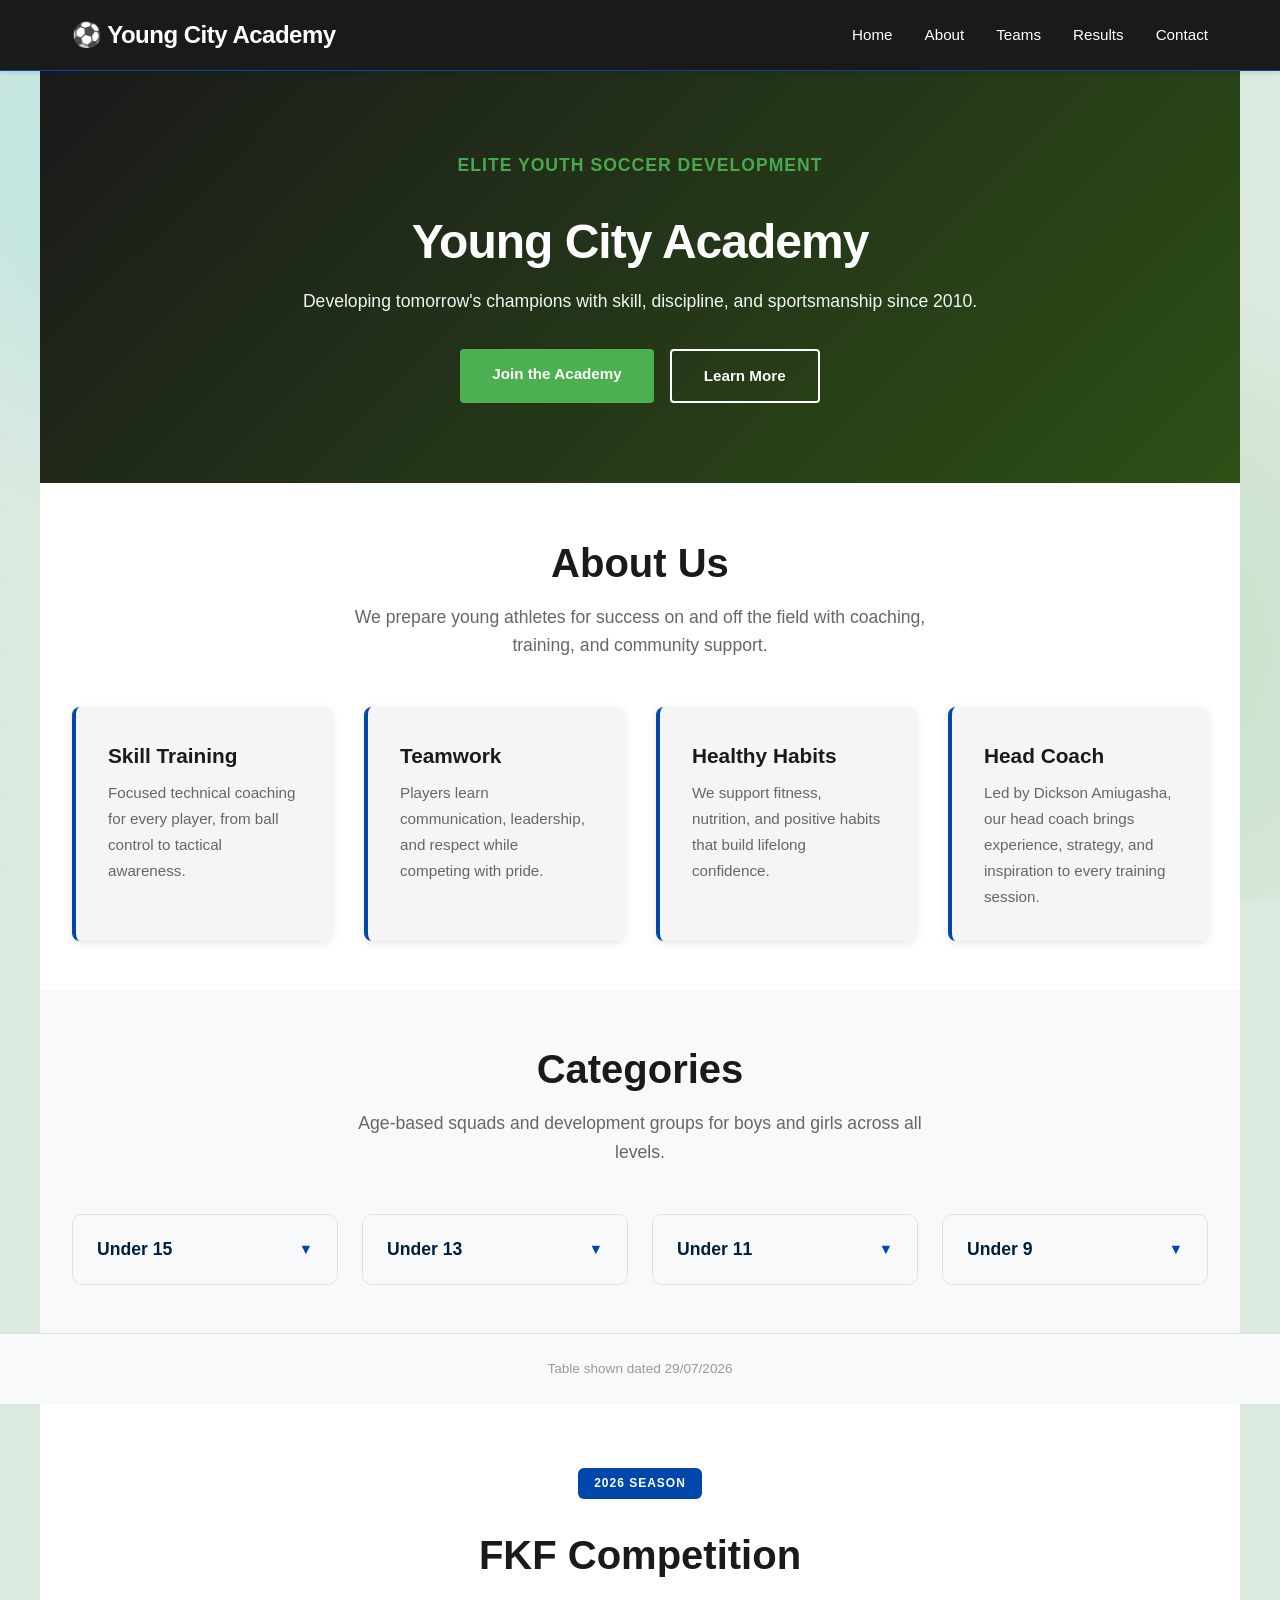
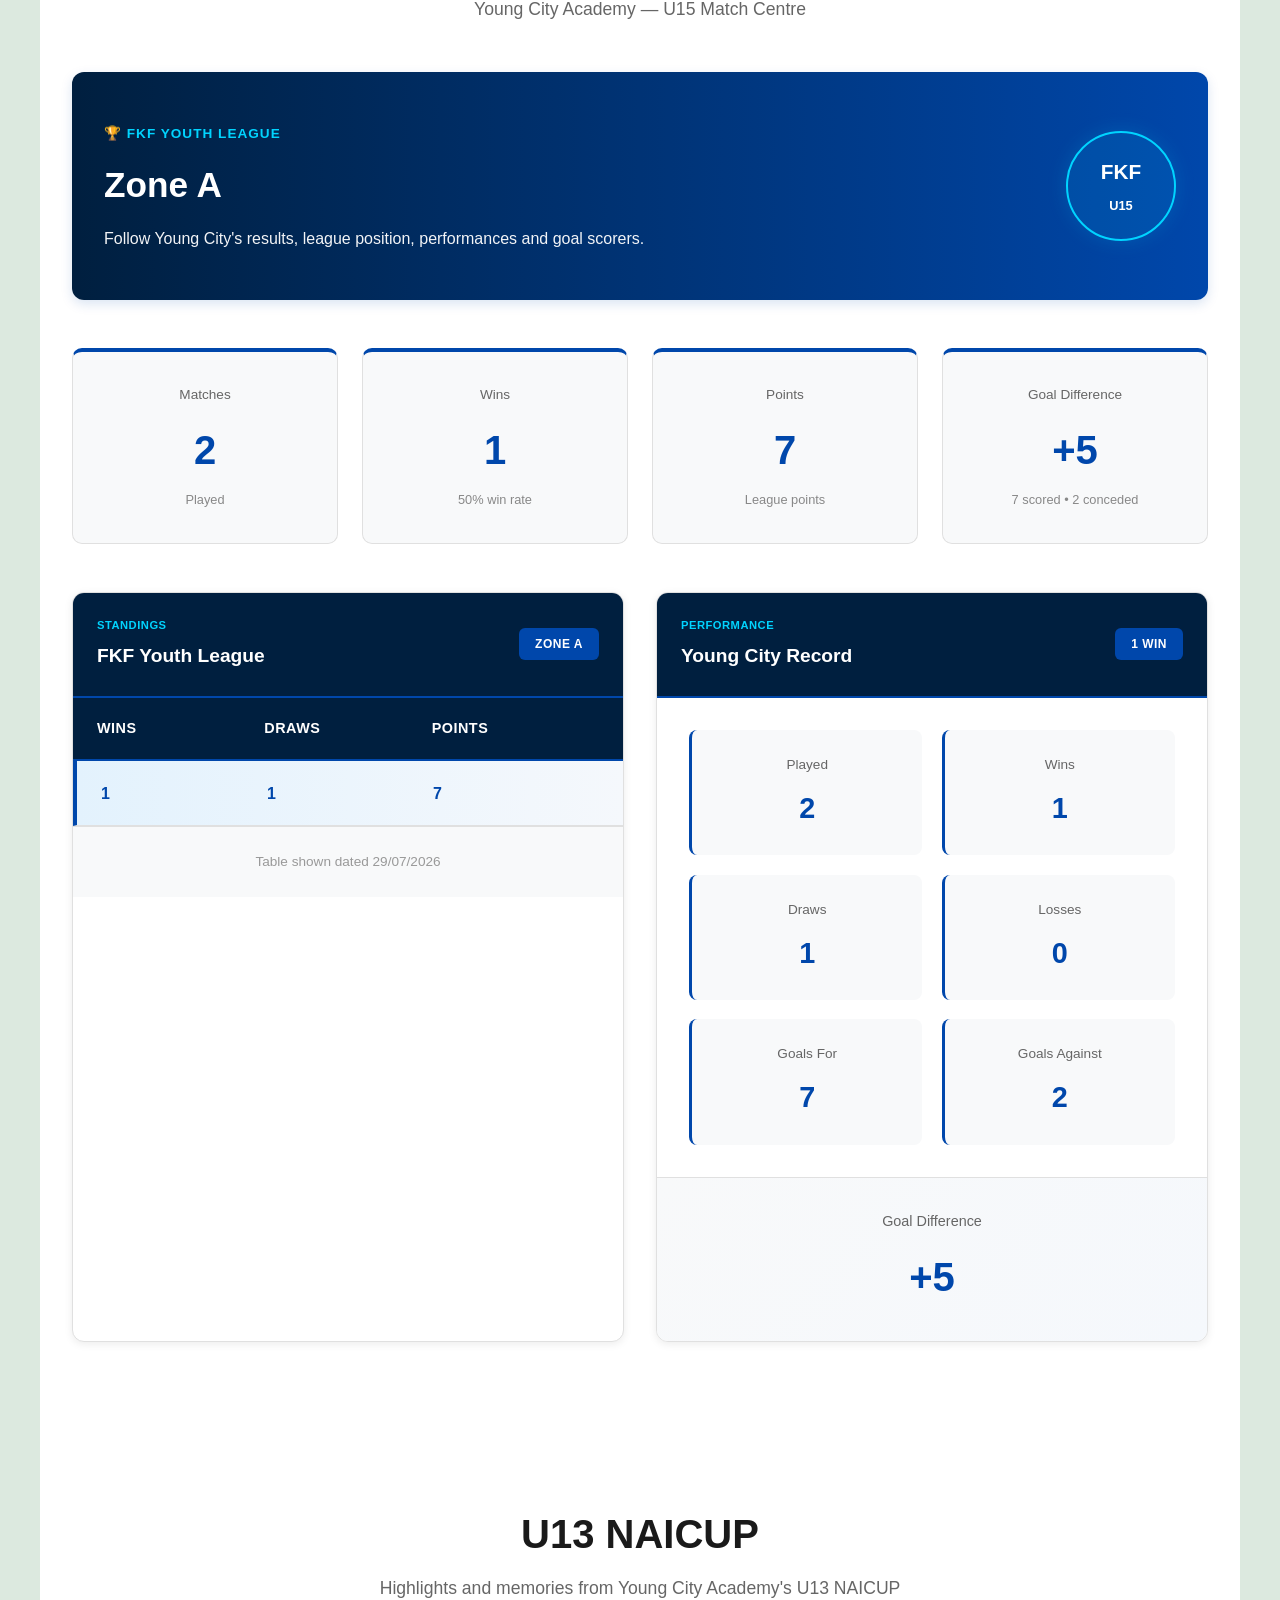
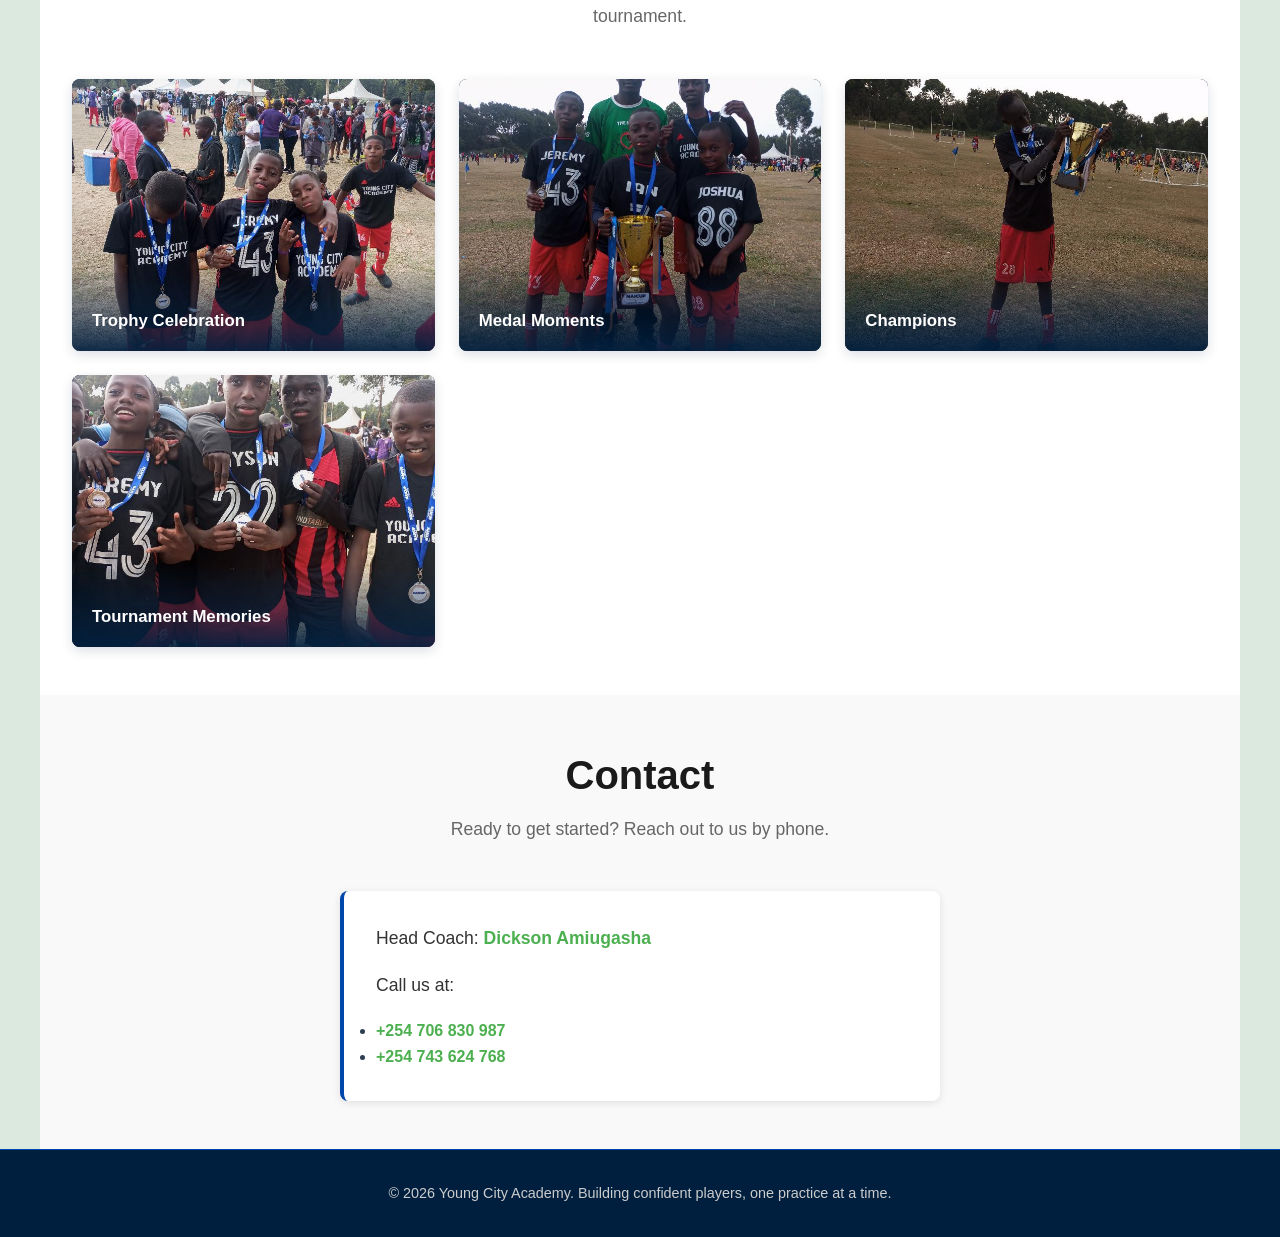
==== index.html @ 10b5930e "Updated site content" ====
<!DOCTYPE html>
                <article class="team-c
<html lang="en">
<head>

    <meta charset="UTF-8">
    <meta name="viewport" content="width=device-width, initial-scale=1.0">

    <meta name="google-site-verification" content="NITCo0eZs07eHHK-HEKWhjItGPiUtfrsUAQRAXgMXPc" />

    <title>Young City Academy</title>
    <link rel="stylesheet" href="css/style.css">
</head>
<body>
    <header>
        <nav class="navbar">
            <div class="logo">⚽ Young City Academy</div>
            <button class="menu-toggle" aria-expanded="false" aria-label="Open menu">
                <span></span>
                <span></span>
                <span></span>
            </button>
            <ul class="nav-links">
                <li><a href="#home">Home</a></li>
                <li><a href="#about">About</a></li>
                <li><a href="#category">Teams</a></li>
                <li><a href="results.html">Results</a></li>
                <li><a href="#contact">Contact</a></li>
            </ul>
        </nav>
    </header>

    <main>
        <section class="hero" id="home">
            <div class="hero-content">
                <p class="eyebrow">Elite youth soccer development</p>
                <h1>Young City Academy</h1>
                <p>Developing tomorrow's champions with skill, discipline, and sportsmanship since 2010.</p>
                <div class="buttons">
                    <a href="#contact" class="btn">Join the Academy</a>
                    <a href="#about" class="btn btn-outline">Learn More</a>
                </div>
            </div>
        </section>

        <section class="info-section" id="about">
            <div class="section-heading">
                <h2>About Us</h2>
                <p>We prepare young athletes for success on and off the field with coaching, training, and community support.</p>
            </div>
            <div class="info-grid">
                <div class="info-card">
                    <h3>Skill Training</h3>
                    <p>Focused technical coaching for every player, from ball control to tactical awareness.</p>
                </div>
                <div class="info-card">
                    <h3>Teamwork</h3>
                    <p>Players learn communication, leadership, and respect while competing with pride.</p>
                </div>
                <div class="info-card">
                    <h3>Healthy Habits</h3>
                    <p>We support fitness, nutrition, and positive habits that build lifelong confidence.</p>
                </div>
                <div class="info-card">
                    <h3>Head Coach</h3>
                    <p>Led by Dickson Amiugasha, our head coach brings experience, strategy, and inspiration to every training session.</p>
                </div>
            </div>
        </section>

        <section class="teams-section" id="category">
            <div class="section-heading">
                <h2>Categories</h2>
                <p>Age-based squads and development groups for boys and girls across all levels.</p>
            </div>
            <div class="team-grid">
                <div class="team-accordion">
                    <button class="team-accordion-button" data-team="u15">
                        <h3>Under 15</h3>
                        <span class="accordion-icon">▼</span>
                    </button>
                    <div class="team-accordion-content" id="u15">
                        <p>Training for players developing stronger skills and tactical awareness.</p>
                        <ul class="team-details">
                            <li>Advanced technical training</li>
                            <li>Tactical positioning & strategy</li>
                            <li>Competition preparation</li>
                            <li>Leadership development</li>
                        </ul>
                    </div>
                </div>

                <div class="team-accordion">
                    <button class="team-accordion-button" data-team="u13">
                        <h3>Under 13</h3>
                        <span class="accordion-icon">▼</span>
                    </button>
                    <div class="team-accordion-content" id="u13">
                        <p>Focused development with more structured sessions for growing athletes.</p>
                        <ul class="team-details">
                            <li>Intermediate skill progression</li>
                            <li>Match fitness training</li>
                            <li>Team coordination exercises</li>
                            <li>Youth tournament participation</li>
                        </ul>
                    </div>
                </div>

                <div class="team-accordion">
                    <button class="team-accordion-button" data-team="u11">
                        <h3>Under 11</h3>
                        <span class="accordion-icon">▼</span>
                    </button>
                    <div class="team-accordion-content" id="u11">
                        <p>Fun, skill-building practices for players building confidence on the field.</p>
                        <ul class="team-details">
                            <li>Fundamental skill development</li>
                            <li>Ball control & passing</li>
                            <li>Fun-focused training</li>
                            <li>Building player confidence</li>
                        </ul>
                    </div>
                </div>

                <div class="team-accordion">
                    <button class="team-accordion-button" data-team="u9">
                        <h3>Under 9</h3>
                        <span class="accordion-icon">▼</span>
                    </button>
                    <div class="team-accordion-content" id="u9">
                        <p>Early introduction to soccer fundamentals, teamwork, and play.</p>
                        <ul class="team-details">
                            <li>Introduction to soccer basics</li>
                            <li>Ball awareness & handling</li>
                            <li>Teamwork introduction</li>
                            <li>Fun & enjoyment first</li>
                        </ul>
                    </div>
                </div>
            </div>
        </section>

        <!-- FKF League Table -->
                
                <p class="table-date">Table shown dated 29/07/2026</p>
<!-- =========================
     FKF COMPETITION
========================= -->
<section class="fkf-section" id="competitions">

    <div class="section-heading">
        <span class="section-tag">2026 SEASON</span>
        <h2>FKF Competition</h2>
        <p>Young City Academy — U15 Match Centre</p>
    </div>

    <!-- Competition Hero -->
    <div class="fkf-hero">
        <div class="fkf-hero-content">
            <span class="competition-label">🏆 FKF YOUTH LEAGUE</span>
            <h3>Zone A</h3>
            <p>
                Follow Young City's results, league position,
                performances and goal scorers.
            </p>
        </div>

        <div class="fkf-badge">
            <span>FKF</span>
            <small>U15</small>
        </div>
    </div>


    <!-- Season Stats -->
    <div class="fkf-stat-grid">

        <div class="fkf-stat">
            <span>Matches</span>
            <strong>2</strong>
            <small>Played</small>
        </div>

        <div class="fkf-stat">
            <span>Wins</span>
            <strong>1</strong>
            <small>50% win rate</small>
        </div>

        <div class="fkf-stat">
            <span>Points</span>
            <strong>7</strong>
            <small>League points</small>
        </div>

        <div class="fkf-stat">
            <span>Goal Difference</span>
            <strong>+5</strong>
            <small>7 scored • 2 conceded</small>
        </div>

    </div>


    <!-- Competition Grid -->
    <div class="fkf-content-grid">

        <!-- League Table -->
        <div class="fkf-card">

            <div class="fkf-card-header">
                <div>
                    <span class="mini-label">STANDINGS</span>
                    <h3>FKF Youth League</h3>
                </div>

                <span class="zone-label">ZONE A</span>
            </div>

            <div class="league-table">

                <div class="league-row league-header">
                    <span>Wins</span>
                    <span>Draws</span>
                    <span>Points</span>
                </div>

                <div class="league-row first-place">
                    <strong>1</strong>
                    <strong>1</strong>
                    <strong>7</strong>
                </div>

            </div>

            <div class="table-date">
                Table shown dated 29/07/2026
            </div>

        </div>


        <!-- Team Record -->
        <div class="fkf-card">

            <div class="fkf-card-header">
                <div>
                    <span class="mini-label">PERFORMANCE</span>
                    <h3>Young City Record</h3>
                </div>

                <span class="form-badge">1 WIN</span>
            </div>

            <div class="record-box">

                <div class="record-item">
                    <span>Played</span>
                    <strong>2</strong>
                </div>

                <div class="record-item">
                    <span>Wins</span>
                    <strong>1</strong>
                </div>

                <div class="record-item">
                    <span>Draws</span>
                    <strong>1</strong>
                </div>

                <div class="record-item">
                    <span>Losses</span>
                    <strong>0</strong>
                </div>

                <div class="record-item">
                    <span>Goals For</span>
                    <strong>7</strong>
                </div>

                <div class="record-item">
                    <span>Goals Against</span>
                    <strong>2</strong>
                </div>

            </div>

            <div class="goal-difference">
                <span>Goal Difference</span>
                <strong>+5</strong>
            </div>

        </div>

    </div>

</section>
        <section class="gallery-section" id="gallery">
            <div class="section-heading">
                <h2>U13 NAICUP</h2>
                <p>Highlights and memories from Young City Academy's U13 NAICUP tournament.</p>
            </div>
            <div class="gallery-grid">
                <figure class="gallery-card">
                    <img src="u13-naicup-1.jpg" alt="Young City Academy players celebrating with their tournament trophy" loading="lazy">
                    <figcaption>Trophy Celebration</figcaption>
                </figure>
                <figure class="gallery-card">
                    <img src="u13-naicup-2.jpg" alt="Young City Academy players wearing medals at the tournament" loading="lazy">
                    <figcaption>Medal Moments</figcaption>
                </figure>
                <figure class="gallery-card">
                    <img src="u13-naicup-3.jpg" alt="Young City Academy player proudly holding the tournament trophy" loading="lazy">
                    <figcaption>Champions</figcaption>
                </figure>
                <figure class="gallery-card">
                    <img src="u13-naicup-4..jpg" alt="Young City Academy players celebrating at the U13 NAICUP tournament" loading="lazy">
                    <figcaption>Tournament Memories</figcaption>
                </figure>
            </div>
        </section>

        <section class="contact-section" id="contact">
            <div class="section-heading">
                <h2>Contact</h2>
                <p>Ready to get started? Reach out to us by phone.</p>
            </div>
            <div class="contact-list">
                <p>Head Coach: <strong>Dickson Amiugasha</strong></p>
                <p>Call us at:</p>
                <ul>
                    <li><strong>+254 706 830 987</strong></li>
                    <li><strong>+254 743 624 768</strong></li>
                </ul>
            </div>
        </section>
    </main>

    <footer>
        <p>© 2026 Young City Academy. Building confident players, one practice at a time.</p>
    </footer>

    <script src="js/script.js"></script>
</body>
</html>
---- css/style.css ----
/* Young City Academy - Clean Modern Stylesheet */

* {
  margin: 0;
  padding: 0;
  box-sizing: border-box;
}

body {
  font-family: -apple-system, BlinkMacSystemFont, 'Segoe UI', Roboto, 'Helvetica Neue', Arial, sans-serif;
  line-height: 1.6;
  color: #2c3e50;
  background-color: #dce9df;
  background-image:
    linear-gradient(115deg, rgba(0, 31, 63, 0.06) 1px, transparent 1px),
    linear-gradient(25deg, rgba(0, 31, 63, 0.04) 1px, transparent 1px),
    radial-gradient(circle at 12% 18%, rgba(0, 212, 255, 0.16), transparent 28%),
    radial-gradient(circle at 88% 72%, rgba(76, 175, 80, 0.16), transparent 30%);
  background-size: 72px 72px, 110px 110px, auto, auto;
  background-attachment: fixed;
}

/* HEADER & NAVBAR */
header {
  background: #001f3f;
  position: sticky;
  top: 0;
  z-index: 1000;
  border-bottom: 1px solid #0047ab;
}

.navbar {
  display: flex;
  justify-content: space-between;
  align-items: center;
  padding: 1.2rem 2rem;
  max-width: 1200px;
  margin: 0 auto;
}

.logo {
  font-size: 1.4rem;
  font-weight: 700;
  color: #fff;
  letter-spacing: -0.5px;
}

.nav-links {
  display: flex;
  list-style: none;
  gap: 2.5rem;
}

.nav-links a {
  color: #ccc;
  text-decoration: none;
  font-size: 0.95rem;
  font-weight: 500;
  transition: color 0.3s ease;
}

.nav-links a:hover {
  color: #00d4ff;
}

.menu-toggle {
  display: none;
  flex-direction: column;
  background: none;
  border: none;
  cursor: pointer;
  gap: 0.4rem;
}

.menu-toggle span {
  width: 25px;
  height: 3px;
  background-color: #fff;
  border-radius: 2px;
  transition: 0.3s;
}

/* HERO SECTION */
.hero {
  background: linear-gradient(to bottom, #001f3f 0%, #0047ab 100%);
  color: #fff;
  padding: 6rem 2rem;
  text-align: center;
}

.hero-content {
  max-width: 700px;
  margin: 0 auto;
}

.eyebrow {
  font-size: 0.85rem;
  color: #00d4ff;
  text-transform: uppercase;
  letter-spacing: 1px;
  margin-bottom: 1rem;
  font-weight: 600;
}

.hero h1 {
  font-size: 3.5rem;
  margin-bottom: 1rem;
  font-weight: 800;
  letter-spacing: -1px;
  line-height: 1.2;
}

.hero p {
  font-size: 1.15rem;
  margin-bottom: 2rem;
  opacity: 0.95;
  line-height: 1.7;
}

.buttons {
  display: flex;
  gap: 1.5rem;
  justify-content: center;
  flex-wrap: wrap;
}

.btn {
  padding: 0.9rem 2.5rem;
  border-radius: 8px;
  text-decoration: none;
  font-weight: 600;
  font-size: 0.95rem;
  transition: all 0.3s ease;
  display: inline-block;
  cursor: pointer;
  border: none;
  background: #00d4ff;
  color: #001f3f;
}

.btn:hover {
  background: #00b8d4;
  transform: translateY(-2px);
}

.btn-outline {
  background: transparent;
  color: #fff;
  border: 2px solid #fff;
}

.btn-outline:hover {
  background: rgba(255, 255, 255, 0.1);
  border-color: #00d4ff;
  color: #00d4ff;
}

/* SECTIONS & COMMON STYLES */
section {
  padding: 4rem 2rem;
  max-width: 1200px;
  margin: 0 auto;
}

.section-heading {
  text-align: center;
  margin-bottom: 3rem;
}

.section-heading h2 {
  font-size: 2.5rem;
  margin-bottom: 0.8rem;
  color: #001f3f;
  font-weight: 800;
}

.section-heading p {
  font-size: 1rem;
  color: #666;
  max-width: 600px;
  margin: 0 auto;
}

/* INFO SECTION */
.info-section {
  background: #f8f9fa;
}

.info-grid {
  display: grid;
  grid-template-columns: repeat(auto-fit, minmax(240px, 1fr));
  gap: 2rem;
}

.info-card {
  background: #fff;
  padding: 2rem;
  border-radius: 10px;
  border-left: 4px solid #0047ab;
  transition: all 0.3s ease;
  box-shadow: 0 2px 8px rgba(0, 0, 0, 0.08);
}

.info-card:hover {
  transform: translateY(-4px);
  box-shadow: 0 8px 16px rgba(0, 0, 0, 0.12);
}

.info-card h3 {
  color: #001f3f;
  margin-bottom: 0.8rem;
  font-size: 1.2rem;
  font-weight: 700;
}

.info-card p {
  color: #555;
  line-height: 1.7;
  font-size: 0.95rem;
}

/* TEAMS SECTION */
.teams-section {
  background: #fff;
}

.team-grid {
  display: grid;
  grid-template-columns: repeat(auto-fit, minmax(220px, 1fr));
  gap: 1.5rem;
}

.team-accordion {
  background: #fff;
  border-radius: 10px;
  border: 1px solid #e0e0e0;
  overflow: hidden;
  transition: all 0.3s ease;
}

.team-accordion:hover {
  border-color: #0047ab;
  box-shadow: 0 4px 12px rgba(0, 71, 171, 0.1);
}

.team-accordion-button {
  width: 100%;
  padding: 1.5rem;
  background: #f8f9fa;
  border: none;
  cursor: pointer;
  display: flex;
  justify-content: space-between;
  align-items: center;
  transition: all 0.3s ease;
  text-align: left;
  font-size: 1rem;
}

.team-accordion-button:hover {
  background: #0047ab;
  color: #fff;
}

.team-accordion-button h3 {
  color: #001f3f;
  margin: 0;
  font-size: 1.1rem;
  font-weight: 700;
}

.team-accordion-button:hover h3 {
  color: #fff;
}

.accordion-icon {
  font-size: 0.9rem;
  transition: transform 0.3s ease;
  color: #0047ab;
}

.team-accordion-button:hover .accordion-icon {
  color: #00d4ff;
}

.team-accordion-button.active .accordion-icon {
  transform: rotate(180deg);
}

.team-accordion-content {
  display: none;
  padding: 1.5rem;
  background: #fff;
  border-top: 1px solid #e0e0e0;
  animation: slideDown 0.3s ease-out;
}

.team-accordion-content.active {
  display: block;
}

.team-accordion-content p {
  color: #555;
  margin-bottom: 1.2rem;
  font-size: 0.95rem;
  line-height: 1.7;
}

.team-details {
  list-style: none;
  padding: 0;
}

.team-details li {
  padding: 0.6rem 0 0.6rem 1.8rem;
  color: #444;
  font-size: 0.95rem;
  position: relative;
  border-bottom: 1px solid #f0f0f0;
}

.team-details li:last-child {
  border-bottom: none;
}

.team-details li:before {
  content: "✓";
  position: absolute;
  left: 0;
  color: #0047ab;
  font-weight: bold;
}



@keyframes slideDown {
  from {
    opacity: 0;
    max-height: 0;
  }
  to {
    opacity: 1;
    max-height: 500px;
  }
}

/* CONTACT SECTION */
.contact-section {
  background: #f8f9fa;
}

.contact-list {
  background: #fff;
  padding: 2.5rem;
  border-radius: 10px;
  box-shadow: 0 2px 8px rgba(0, 0, 0, 0.08);
  max-width: 600px;
  margin: 0 auto;
  border-left: 4px solid #0047ab;
}

.contact-list p {
  font-size: 1rem;
  margin-bottom: 1rem;
  color: #444;
  line-height: 1.8;
}

.contact-list strong {
  color: #0047ab;
  font-weight: 700;
}

/* MAIN & RESPONSIVE */
main {
  min-height: calc(100vh - 200px);
}

footer {
  background: #001f3f;
  color: #ccc;
  text-align: center;
  padding: 2rem;
  font-size: 0.9rem;
  border-top: 1px solid #0047ab;
}

@media (max-width: 768px) {
  .nav-links {
    display: none;
  }

  .menu-toggle {
    display: flex;
  }

  .hero h1 {
    font-size: 2.2rem;
  }

  .hero p {
    font-size: 1rem;
  }

  .section-heading h2 {
    font-size: 2rem;
  }

  .team-grid {
    grid-template-columns: 1fr;
  }

  .info-grid {
    grid-template-columns: 1fr;
  }

  .buttons {
    flex-direction: column;
    gap: 1rem;
  }

  .btn {
    width: 100%;
  }

  #results-hero h1 {
    font-size: 2rem;
  }

  .category-header {
    padding: 1.5rem;
  }

  .category-header h2 {
    font-size: 1.5rem;
  }

  .results-stats {
    grid-template-columns: repeat(2, 1fr);
  }

  .results-matches {
    grid-template-columns: 1fr;
  }

  .score-display {
    font-size: 2rem;
  }
}

/* RESULTS PAGE */
#results-hero {
  background: linear-gradient(to bottom, #001f3f 0%, #0047ab 100%);
  color: #fff;
  padding: 6rem 2rem;
  text-align: center;
}

#results-hero h1 {
  font-size: 3.5rem;
  margin-bottom: 1rem;
  font-weight: 800;
}

.results-section {
  background: #fff;
  padding: 4rem 2rem;
}

.results-container {
  max-width: 1200px;
  margin: 0 auto;
}

.results-category {
  background: #f8f9fa;
  border-radius: 10px;
  overflow: hidden;
  margin-bottom: 2rem;
  border: 1px solid #e0e0e0;
}

.category-header {
  background: #001f3f;
  color: #fff;
  padding: 2rem;
  text-align: center;
  border-bottom: 2px solid #0047ab;
}

.category-header h2 {
  font-size: 1.8rem;
  margin: 0 0 0.5rem 0;
  font-weight: 800;
}

.category-header p {
  margin: 0;
  opacity: 0.9;
  font-size: 0.95rem;
}

.results-content {
  padding: 2.5rem;
}

.results-stats {
  display: grid;
  grid-template-columns: repeat(auto-fit, minmax(110px, 1fr));
  gap: 1rem;
  margin-bottom: 3rem;
}

.stat-box {
  background: #fff;
  padding: 1.5rem;
  border-radius: 8px;
  text-align: center;
  border: 1px solid #e0e0e0;
  border-top: 3px solid #0047ab;
}

.stat-box span {
  display: block;
  color: #666;
  font-size: 0.85rem;
  margin-bottom: 0.8rem;
  font-weight: 500;
}

.stat-box strong {
  display: block;
  font-size: 2rem;
  color: #0047ab;
  font-weight: 800;
}

.results-matches {
  display: grid;
  grid-template-columns: repeat(auto-fit, minmax(280px, 1fr));
  gap: 1.5rem;
}

.result-match {
  background: #fff;
  border-radius: 10px;
  overflow: hidden;
  border: 1px solid #e0e0e0;
  transition: all 0.3s ease;
}

.result-match:hover {
  box-shadow: 0 8px 16px rgba(0, 0, 0, 0.12);
  transform: translateY(-2px);
}

.result-match.win {
  border-top: 4px solid #00d4ff;
}

.result-match.draw {
  border-top: 4px solid #ffa500;
}

.result-match.loss {
  border-top: 4px solid #ff6b6b;
}

.result-score {
  padding: 2rem;
  text-align: center;
  background: #f8f9fa;
}

.result-score h3 {
  color: #001f3f;
  font-size: 1rem;
  margin: 0 0 0.8rem 0;
  font-weight: 700;
}

.score-display {
  font-size: 2.5rem;
  font-weight: 800;
  color: #0047ab;
  margin: 0.5rem 0;
}

.result-detail {
  padding: 1.5rem;
  background: #fff;
  border-top: 1px solid #e0e0e0;
}

.result-detail h4 {
  color: #0047ab;
  font-size: 0.9rem;
  margin: 0 0 0.8rem 0;
  font-weight: 700;
  text-transform: uppercase;
  letter-spacing: 0.5px;
}

.result-detail p {
  color: #444;
  font-size: 0.95rem;
  margin: 0.4rem 0;
}

/* RESPONSIVE MOBILE */
@media (max-width: 768px) {
  .hero h1 {
    font-size: 2rem;
  }

  .nav-links {
    display: none;
  }

  .menu-toggle {
    display: flex;
  }

  .buttons {
    flex-direction: column;
  }

  .btn {
    width: 100%;
    text-align: center;
  }

  .section-heading h2 {
    font-size: 1.8rem;
  }

  .fkf-hero {
    flex-direction: column;
    gap: 1.5rem;
    text-align: center;
  }

  .match-teams {
    flex-direction: column;
    gap: 1rem;
  }

  .stats-table {
    grid-template-columns: 1fr;
  }

  .team-grid,
  .info-grid,
  .gallery-grid {
    grid-template-columns: 1fr;
  }
}

/* HEADER & NAVBAR */
header {
  background-color: #1a1a1a;
  position: sticky;
  top: 0;
  z-index: 1000;
  box-shadow: 0 2px 5px rgba(0, 0, 0, 0.1);
}

.navbar {
  display: flex;
  justify-content: space-between;
  align-items: center;
  padding: 1rem 2rem;
  max-width: 1200px;
  margin: 0 auto;
}

.logo {
  font-size: 1.5rem;
  font-weight: bold;
  color: #fff;
  display: flex;
  align-items: center;
  gap: 0.5rem;
}

.nav-links {
  display: flex;
  list-style: none;
  gap: 2rem;
}

.nav-links a {
  color: #fff;
  text-decoration: none;
  transition: color 0.3s;
}

.nav-links a:hover {
  color: #4CAF50;
}

.menu-toggle {
  display: none;
  flex-direction: column;
  background: none;
  border: none;
  cursor: pointer;
  gap: 0.4rem;
}

.menu-toggle span {
  width: 25px;
  height: 3px;
  background-color: #fff;
  border-radius: 2px;
  transition: 0.3s;
}

/* HERO SECTION */
.hero {
  background: linear-gradient(135deg, #1a1a1a 0%, #2d5016 100%);
  color: #fff;
  padding: 5rem 2rem;
  text-align: center;
}

.hero-content {
  max-width: 800px;
  margin: 0 auto;
}

.eyebrow {
  font-size: 0.9rem;
  color: #4CAF50;
  text-transform: uppercase;
  letter-spacing: 1px;
  margin-bottom: 1rem;
}

.hero h1 {
  font-size: 3rem;
  margin-bottom: 1rem;
  font-weight: 700;
}

.hero p {
  font-size: 1.1rem;
  margin-bottom: 2rem;
  opacity: 0.95;
}

.buttons {
  display: flex;
  gap: 1rem;
  justify-content: center;
  flex-wrap: wrap;
}

.btn {
  padding: 0.8rem 2rem;
  border-radius: 4px;
  text-decoration: none;
  font-weight: 600;
  transition: all 0.3s;
  display: inline-block;
  cursor: pointer;
  border: none;
}

.btn {
  background-color: #4CAF50;
  color: #fff;
}

.btn:hover {
  background-color: #45a049;
  transform: translateY(-2px);
}

.btn-outline {
  background-color: transparent;
  color: #fff;
  border: 2px solid #fff;
}

.btn-outline:hover {
  background-color: rgba(255, 255, 255, 0.1);
}

/* SECTIONS */
section {
  padding: 3rem 2rem;
  max-width: 1200px;
  margin: 0 auto;
}

.section-heading {
  text-align: center;
  margin-bottom: 3rem;
}

.section-heading h2 {
  font-size: 2.5rem;
  margin-bottom: 0.5rem;
  color: #1a1a1a;
}

.section-heading p {
  font-size: 1.1rem;
  color: #666;
}

/* INFO SECTION */
.info-section {
  background-color: #fff;
}

.info-grid {
  display: grid;
  grid-template-columns: repeat(auto-fit, minmax(250px, 1fr));
  gap: 2rem;
}

.info-card {
  background-color: #f5f5f5;
  padding: 2rem;
  border-radius: 8px;
  box-shadow: 0 2px 8px rgba(0, 0, 0, 0.1);
  transition: transform 0.3s, box-shadow 0.3s;
}

.info-card:hover {
  transform: translateY(-5px);
  box-shadow: 0 5px 15px rgba(0, 0, 0, 0.15);
}

.info-card h3 {
  color: #1a1a1a;
  margin-bottom: 0.5rem;
  font-size: 1.3rem;
}

.info-card p {
  color: #666;
}

/* TEAMS SECTION */
.teams-section {
  background-color: #f9f9f9;
}

.team-grid {
  display: grid;
  grid-template-columns: repeat(auto-fit, minmax(200px, 1fr));
  gap: 1.5rem;
}

.team-card {
  background-color: #fff;
  padding: 1.5rem;
  border-radius: 8px;
  border-left: 4px solid #4CAF50;
  box-shadow: 0 2px 8px rgba(0, 0, 0, 0.1);
  transition: all 0.3s;
}

.team-card:hover {
  box-shadow: 0 5px 15px rgba(0, 0, 0, 0.15);
  transform: translateY(-3px);
}

.team-card h3 {
  color: #1a1a1a;
  margin-bottom: 0.5rem;
}

.team-card p {
  color: #666;
  font-size: 0.95rem;
}

/* MATCHES SECTION */
.matches-section {
  background-color: #fff;
}

.tournament-category {
  margin-bottom: 3rem;
}

.category-title {
  font-size: 1.5rem;
  color: #1a1a1a;
  margin-bottom: 1.5rem;
  padding-bottom: 0.5rem;
  border-bottom: 2px solid #4CAF50;
}

.matches-container {
  display: grid;
  grid-template-columns: repeat(auto-fit, minmax(300px, 1fr));
  gap: 2rem;
  margin-bottom: 3rem;
}

.match-card {
  background-color: #f5f5f5;
  border-radius: 8px;
  overflow: hidden;
  box-shadow: 0 2px 8px rgba(0, 0, 0, 0.1);
  transition: all 0.3s;
}

.match-card:hover {
  box-shadow: 0 5px 15px rgba(0, 0, 0, 0.15);
}

.match-card.win {
  border-top: 4px solid #4CAF50;
}

.match-card.draw {
  border-top: 4px solid #FF9800;
}

.match-card.loss {
  border-top: 4px solid #f44336;
}

.match-header {
  background-color: #1a1a1a;
  color: #fff;
  padding: 1rem;
  display: flex;
  justify-content: space-between;
  align-items: center;
  font-weight: 600;
}

.match-teams {
  padding: 1.5rem;
  display: flex;
  align-items: center;
  justify-content: space-around;
}

.team {
  flex: 1;
  text-align: center;
}

.team h3 {
  font-size: 1rem;
  color: #1a1a1a;
}

.score {
  flex: 0 0 auto;
  margin: 0 1.5rem;
  text-align: center;
}

.score strong {
  font-size: 1.8rem;
  color: #1a1a1a;
  display: block;
}

.score p {
  color: #4CAF50;
  font-weight: 600;
  font-size: 0.9rem;
  margin-top: 0.5rem;
}

.match-card.draw .score p {
  color: #FF9800;
}

.match-card.loss .score p {
  color: #f44336;
}

.goal-scorers {
  background-color: #fff;
  padding: 1rem;
  border-top: 1px solid #eee;
}

.goal-scorers h4 {
  font-size: 0.9rem;
  color: #666;
  margin-bottom: 0.5rem;
}

.goal-scorers p {
  font-size: 0.9rem;
  color: #333;
  margin: 0.3rem 0;
}

/* PLAYER STATS */
.player-stats {
  background: #f8f9fa;
  padding: 2rem;
  border-radius: 10px;
  margin: 2rem 0;
  border: 1px solid #e0e0e0;
}

.player-stats h2 {
  font-size: 1.5rem;
  margin-bottom: 2rem;
  color: #001f3f;
  font-weight: 800;
}

.stats-table {
  background: #fff;
  border-radius: 10px;
  overflow: hidden;
  border: 1px solid #e0e0e0;
  box-shadow: 0 2px 8px rgba(0, 0, 0, 0.08);
}

.stats-row {
  display: grid;
  grid-template-columns: 1fr 80px;
  padding: 1.2rem 1.5rem;
  border-bottom: 1px solid #e0e0e0;
  align-items: center;
  transition: background 0.2s ease;
}

.stats-row:hover:not(.stats-header) {
  background: #f8f9fa;
}

.stats-row:last-child {
  border-bottom: none;
}

.stats-row.stats-header {
  background: #001f3f;
  color: #fff;
  font-weight: 700;
  border-bottom: 2px solid #0047ab;
  font-size: 0.9rem;
  text-transform: uppercase;
  letter-spacing: 0.5px;
}

.stats-row span:first-child {
  color: #333;
  font-weight: 500;
}

.stats-row.stats-header span {
  color: #fff;
}

.stats-row span:first-child:contains("Young City") {
  font-weight: 700;
}

.stats-row strong {
  color: #0047ab;
  font-size: 1.1rem;
  font-weight: 800;
  text-align: right;
}

.stats-row.stats-header strong {
  color: #fff;
}

.team-record {
  background: linear-gradient(135deg, #f8f9fa 0%, #f5f8fc 100%);
  padding: 1.5rem;
  border-top: 1px solid #e0e0e0;
}

.team-record p {
  margin: 0.8rem 0;
  color: #555;
  font-size: 0.95rem;
  line-height: 1.6;
}

.team-record p:first-child {
  margin-top: 0;
}

.team-record strong {
  color: #0047ab;
  font-weight: 700;
}

/* LEAGUE TABLE */
.league-table {
  background: #fff;
  border-radius: 0;
  overflow: hidden;
  margin: 0;
}

.league-row {
  display: grid;
  grid-template-columns: repeat(3, 1fr);
  padding: 1.2rem 1.5rem;
  border-bottom: 1px solid #e0e0e0;
  align-items: center;
  transition: background 0.2s ease;
}

.league-row:hover:not(.league-header):not(.first-place) {
  background: #f8f9fa;
}

.league-row.league-header {
  background: #001f3f;
  color: #fff;
  font-weight: 700;
  border-bottom: 2px solid #0047ab;
  font-size: 0.9rem;
  text-transform: uppercase;
  letter-spacing: 0.5px;
}

.league-row.first-place {
  background: linear-gradient(to right, #e3f2fd, #f5f8fc);
  font-weight: 700;
  border-left: 4px solid #0047ab;
}

.league-row span {
  color: #444;
}

.league-row.league-header span {
  color: #fff;
}

.league-row.first-place span {
  color: #0047ab;
}

.league-row strong {
  color: #0047ab;
  font-weight: 800;
}

.league-row.league-header strong {
  color: #fff;
}

.table-date {
  text-align: center;
  color: #999;
  font-size: 0.85rem;
  padding: 1.5rem;
  border-top: 1px solid #e0e0e0;
  background: #f8f9fa;
  font-weight: 500;
}

/* FKF SECTION */
.fkf-section {
  background: #fff;
  padding: 4rem 2rem;
}

.section-tag {
  display: inline-block;
  background: #0047ab;
  color: #fff;
  padding: 0.4rem 1rem;
  border-radius: 6px;
  font-size: 0.75rem;
  font-weight: 700;
  margin-bottom: 1.5rem;
  letter-spacing: 1px;
  text-transform: uppercase;
}

.fkf-hero {
  background: linear-gradient(to right, #001f3f, #0047ab);
  color: #fff;
  padding: 3rem 2rem;
  border-radius: 12px;
  display: flex;
  justify-content: space-between;
  align-items: center;
  margin-bottom: 3rem;
  box-shadow: 0 4px 12px rgba(0, 71, 171, 0.15);
}

.fkf-hero-content h3 {
  font-size: 2.2rem;
  margin-bottom: 0.8rem;
  font-weight: 800;
}

.fkf-hero-content p {
  font-size: 1rem;
  opacity: 0.95;
  line-height: 1.6;
}

.competition-label {
  display: inline-block;
  color: #00d4ff;
  font-size: 0.85rem;
  margin-bottom: 0.8rem;
  font-weight: 700;
  text-transform: uppercase;
  letter-spacing: 1px;
}

.fkf-badge {
  display: flex;
  flex-direction: column;
  align-items: center;
  justify-content: center;
  width: 110px;
  height: 110px;
  border: 2px solid #00d4ff;
  border-radius: 50%;
  font-weight: 800;
  font-size: 1.3rem;
  background: rgba(0, 212, 255, 0.08);
  box-shadow: 0 0 20px rgba(0, 212, 255, 0.15);
}

.fkf-badge small {
  font-size: 0.8rem;
  margin-top: 0.5rem;
  font-weight: 600;
}

.fkf-stat-grid {
  display: grid;
  grid-template-columns: repeat(auto-fit, minmax(160px, 1fr));
  gap: 1.5rem;
  margin-bottom: 3rem;
}

.fkf-stat {
  background: #f8f9fa;
  padding: 2rem;
  border-radius: 10px;
  text-align: center;
  border: 1px solid #e0e0e0;
  border-top: 4px solid #0047ab;
  transition: all 0.3s ease;
}

.fkf-stat:hover {
  transform: translateY(-3px);
  box-shadow: 0 6px 15px rgba(0, 71, 171, 0.12);
}

.fkf-stat span {
  display: block;
  color: #666;
  font-size: 0.85rem;
  margin-bottom: 0.8rem;
  font-weight: 500;
}

.fkf-stat strong {
  display: block;
  font-size: 2.5rem;
  color: #0047ab;
  margin-bottom: 0.5rem;
  font-weight: 800;
}

.fkf-stat small {
  display: block;
  color: #888;
  font-size: 0.8rem;
  font-weight: 500;
}

.fkf-content-grid {
  display: grid;
  grid-template-columns: repeat(auto-fit, minmax(320px, 1fr));
  gap: 2rem;
  margin-bottom: 3rem;
}

.fkf-card {
  background: #fff;
  border-radius: 12px;
  overflow: hidden;
  border: 1px solid #e0e0e0;
  box-shadow: 0 2px 8px rgba(0, 0, 0, 0.08);
  transition: all 0.3s ease;
}

.fkf-card:hover {
  box-shadow: 0 8px 20px rgba(0, 71, 171, 0.12);
}

.fkf-card-header {
  background: #001f3f;
  color: #fff;
  padding: 1.5rem;
  display: flex;
  justify-content: space-between;
  align-items: center;
  border-bottom: 2px solid #0047ab;
}

.fkf-card-header h3 {
  font-size: 1.2rem;
  font-weight: 700;
  margin-bottom: 0;
}

.mini-label {
  display: block;
  color: #00d4ff;
  font-size: 0.7rem;
  font-weight: 700;
  margin-bottom: 0.4rem;
  text-transform: uppercase;
  letter-spacing: 0.5px;
}

.zone-label,
.form-badge {
  background: #0047ab;
  color: #fff;
  padding: 0.4rem 1rem;
  border-radius: 6px;
  font-size: 0.75rem;
  font-weight: 700;
  text-transform: uppercase;
  letter-spacing: 0.5px;
}

.record-box {
  padding: 2rem;
  display: grid;
  grid-template-columns: repeat(2, 1fr);
  gap: 1.2rem;
}

.record-item {
  text-align: center;
  padding: 1.5rem;
  background: #f8f9fa;
  border-radius: 8px;
  border-left: 3px solid #0047ab;
}

.record-item span {
  display: block;
  color: #666;
  font-size: 0.85rem;
  margin-bottom: 0.6rem;
  font-weight: 500;
}

.record-item strong {
  display: block;
  font-size: 1.8rem;
  color: #0047ab;
  font-weight: 800;
}

.goal-difference {
  padding: 2rem;
  text-align: center;
  border-top: 1px solid #e0e0e0;
  background: linear-gradient(135deg, #f8f9fa 0%, #f5f8fc 100%);
}

.goal-difference span {
  display: block;
  color: #666;
  margin-bottom: 0.8rem;
  font-weight: 500;
  font-size: 0.9rem;
}

.goal-difference strong {
  display: block;
  font-size: 2.5rem;
  color: #0047ab;
  font-weight: 800;
}

.scorers-list {
  padding: 0;
}

.scorer-row {
  display: grid;
  grid-template-columns: 60px 1fr 100px;
  padding: 1.5rem;
  border-bottom: 1px solid #e0e0e0;
  align-items: center;
  gap: 1rem;
  transition: background 0.2s ease;
}

.scorer-row:hover {
  background: #f8f9fa;
}

.scorer-row:last-child {
  border-bottom: none;
}

.scorer-number {
  font-weight: 800;
  color: #0047ab;
  font-size: 1.1rem;
}

.scorer-info strong {
  display: block;
  color: #001f3f;
  margin-bottom: 0.3rem;
  font-weight: 700;
}

.scorer-info span {
  display: block;
  font-size: 0.85rem;
  color: #888;
  font-weight: 500;
}

.scorer-goals {
  text-align: right;
}

.scorer-goals strong {
  display: block;
  font-size: 1.5rem;
  color: #0047ab;
  font-weight: 800;
}

.scorer-goals span {
  display: block;
  font-size: 0.75rem;
  color: #999;
  text-transform: uppercase;
  letter-spacing: 0.5px;
  font-weight: 600;
}

.data-note {
  padding: 1.5rem;
  color: #888;
  font-size: 0.85rem;
  text-align: center;
  font-style: italic;
  background: #f8f9fa;
  border-top: 1px solid #e0e0e0;
}

.scorers-card {
  grid-column: 1 / -1;
}

.scorers-card .fkf-card-header {
  border-bottom: 2px solid #0047ab;
}

/* GALLERY SECTION */
.gallery-section {
  background-color: #fff;
}

.gallery-grid {
  display: grid;
  grid-template-columns: repeat(3, 1fr);
  gap: 1.5rem;
}

.gallery-card {
  position: relative;
  background: #001f3f;
  color: #fff;
  margin: 0;
  border-radius: 8px;
  overflow: hidden;
  aspect-ratio: 4 / 3;
  box-shadow: 0 4px 12px rgba(0, 31, 63, 0.14);
  transition: transform 0.3s ease, box-shadow 0.3s ease;
}

.gallery-card img {
  display: block;
  width: 100%;
  height: 100%;
  object-fit: cover;
  transition: transform 0.5s ease;
}

.gallery-card figcaption {
  position: absolute;
  right: 0;
  bottom: 0;
  left: 0;
  padding: 2.5rem 1.25rem 1rem;
  background: linear-gradient(transparent, rgba(0, 31, 63, 0.92));
  font-size: 1.05rem;
  font-weight: 700;
}

.gallery-card:hover {
  transform: translateY(-4px);
  box-shadow: 0 10px 22px rgba(0, 31, 63, 0.22);
}

.gallery-card:hover img {
  transform: scale(1.06);
}

/* CONTACT SECTION */
.contact-section {
  background-color: #f9f9f9;
}

.contact-list {
  background-color: #fff;
  padding: 2rem;
  border-radius: 8px;
  box-shadow: 0 2px 8px rgba(0, 0, 0, 0.1);
  max-width: 600px;
  margin: 0 auto;
}

.contact-list p {
  font-size: 1.1rem;
  margin-bottom: 1rem;
  color: #333;
}

.contact-list strong {
  color: #4CAF50;
}

/* MAIN */
main {
  min-height: calc(100vh - 200px);
}

/* RESPONSIVE */
@media (max-width: 768px) {
  .hero h1 {
    font-size: 2rem;
  }

  .nav-links {
    display: none;
  }

  .menu-toggle {
    display: flex;
  }

  .buttons {
    flex-direction: column;
  }

  .btn {
    width: 100%;
    text-align: center;
  }

  .section-heading h2 {
    font-size: 1.8rem;
  }

  .fkf-hero {
    flex-direction: column;
    gap: 1.5rem;
    text-align: center;
  }

  .match-teams {
    flex-direction: column;
    gap: 1rem;
  }

  .stats-table {
    grid-template-columns: 1fr;
  }

  .team-grid,
  .info-grid,
  .gallery-grid {
    grid-template-columns: 1fr;
  }
}
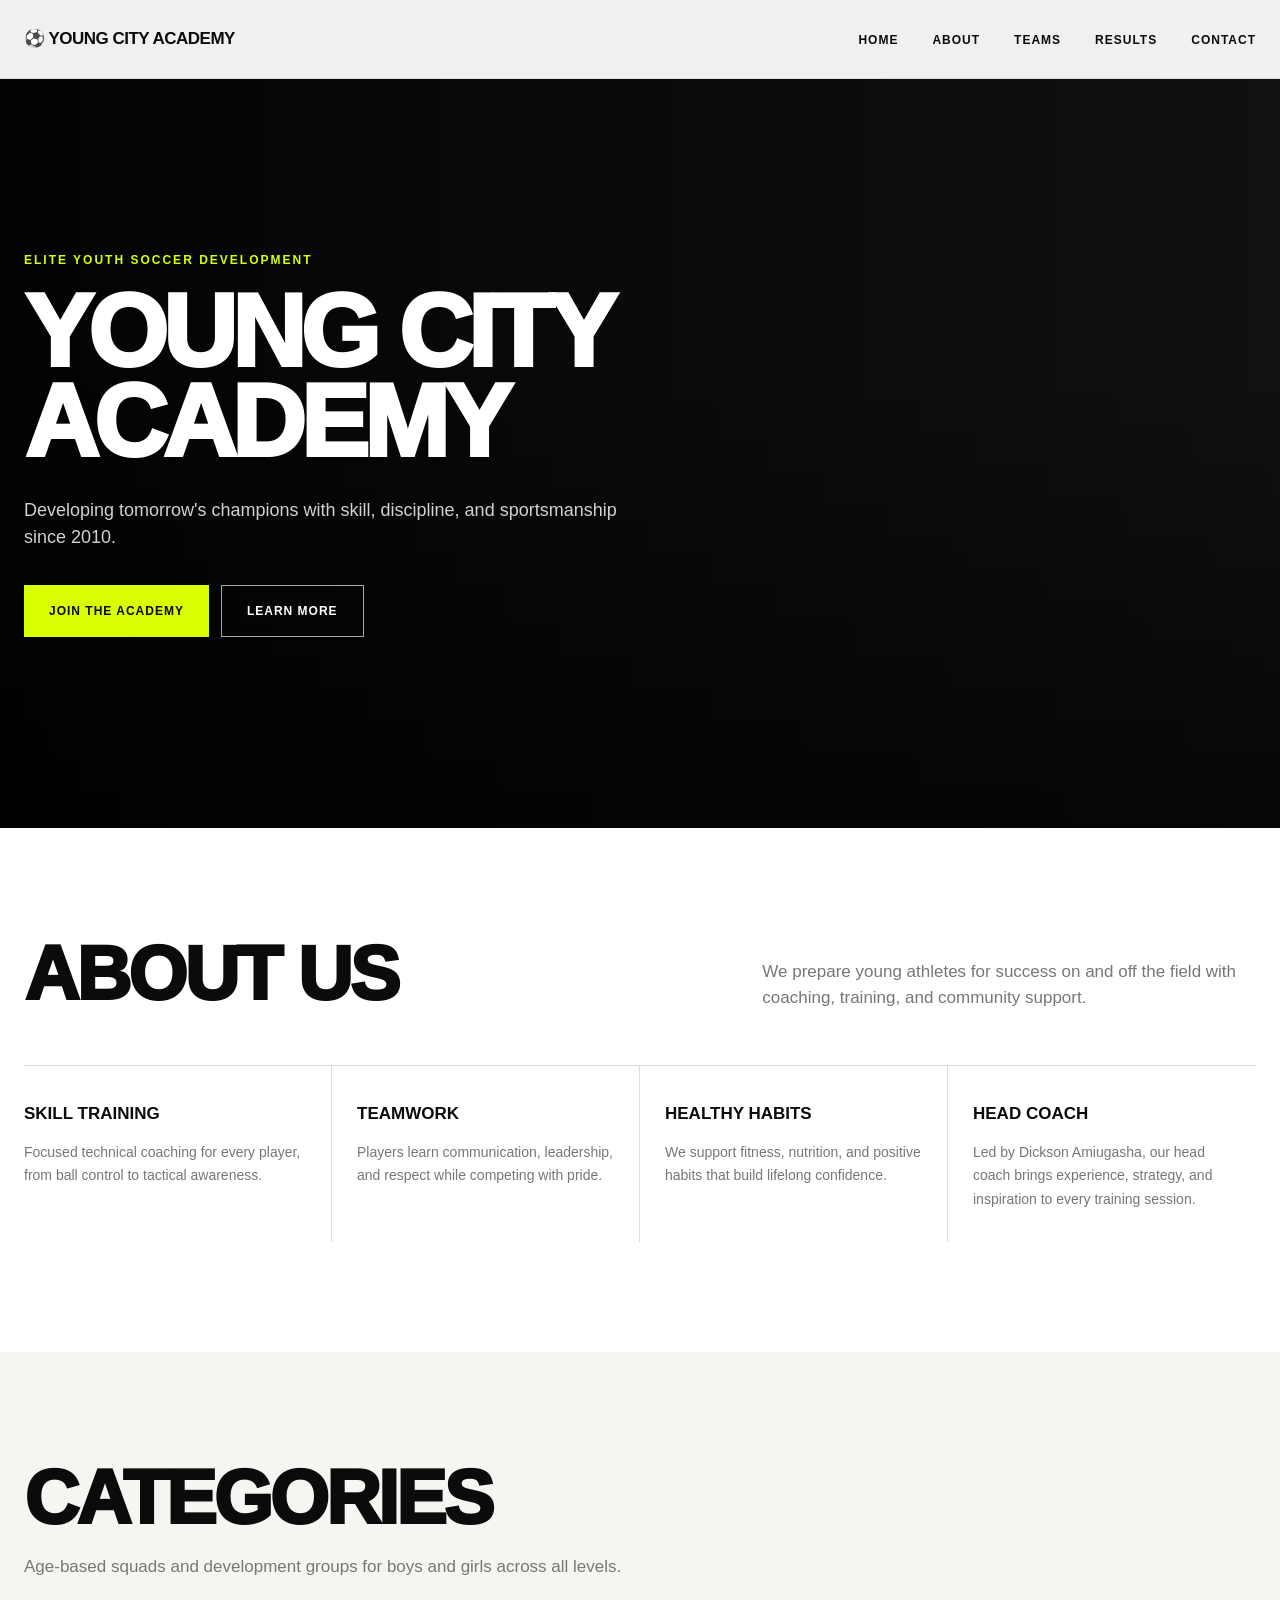
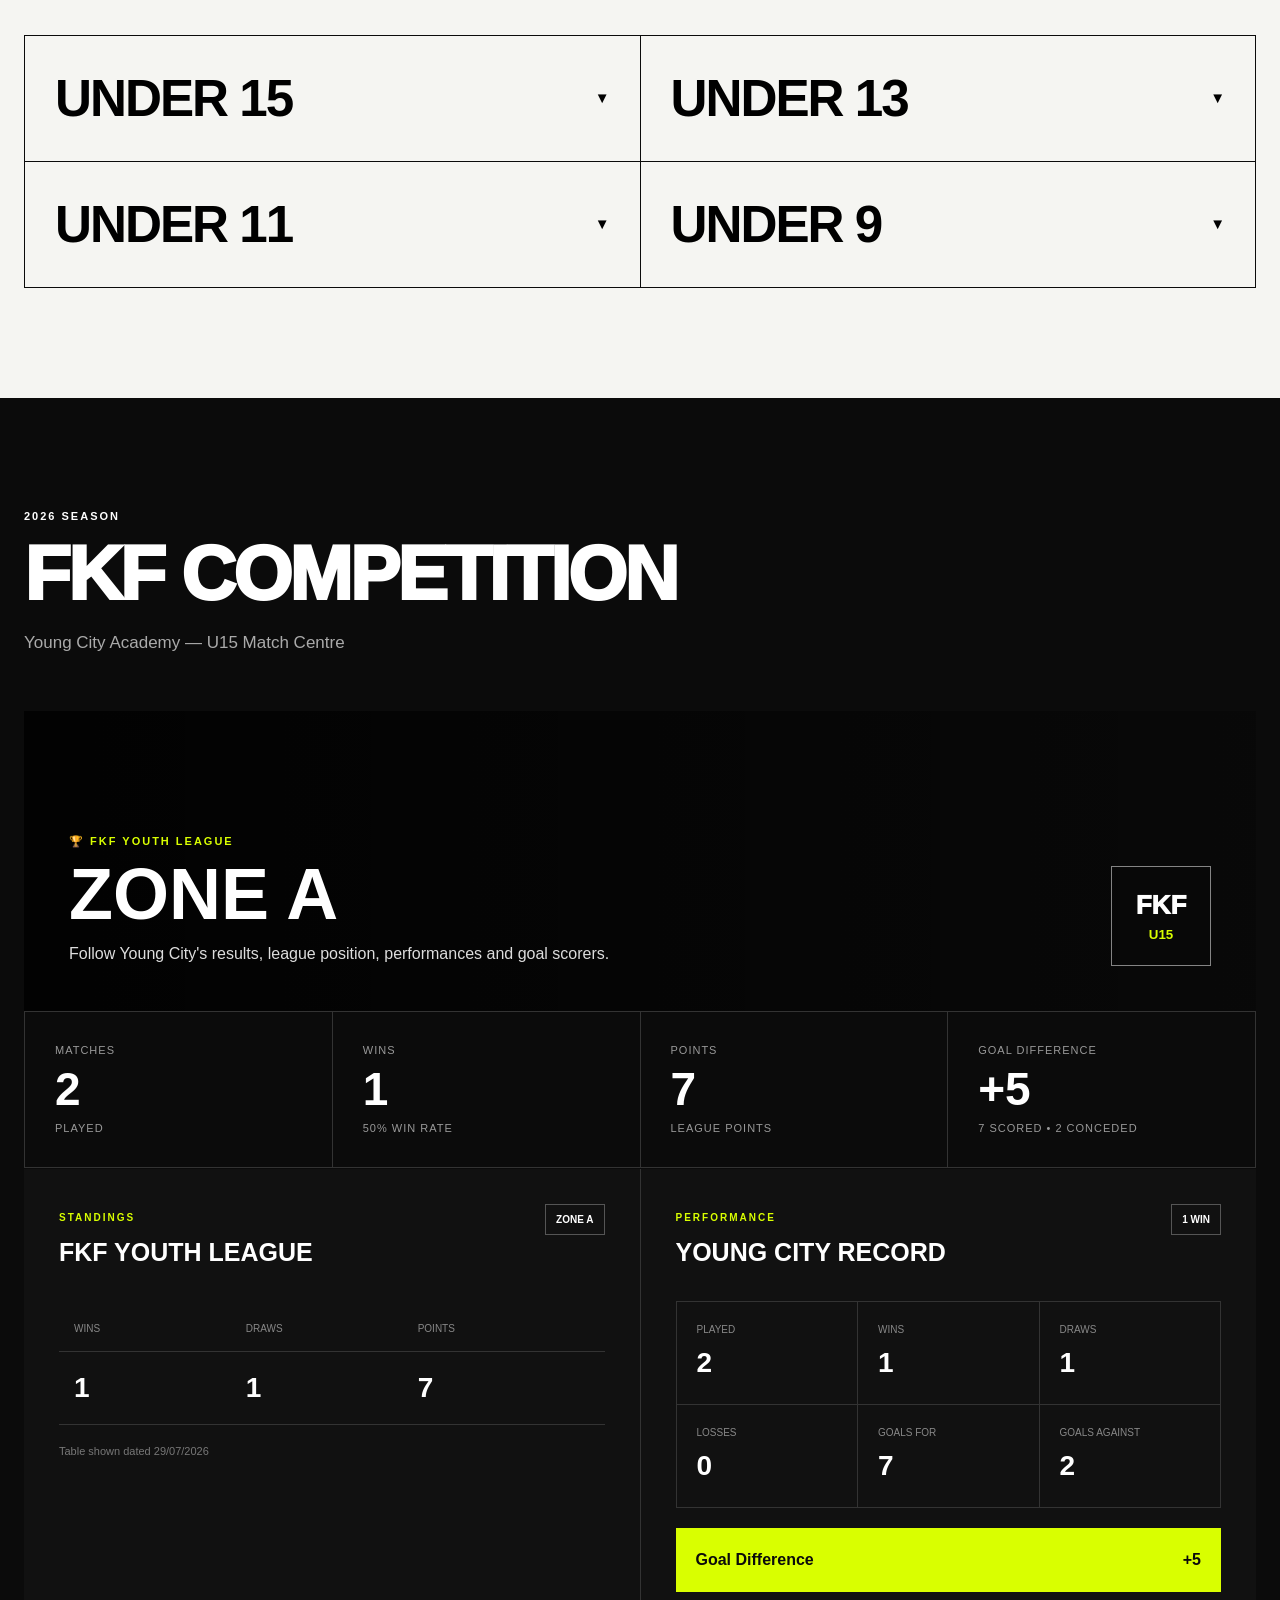
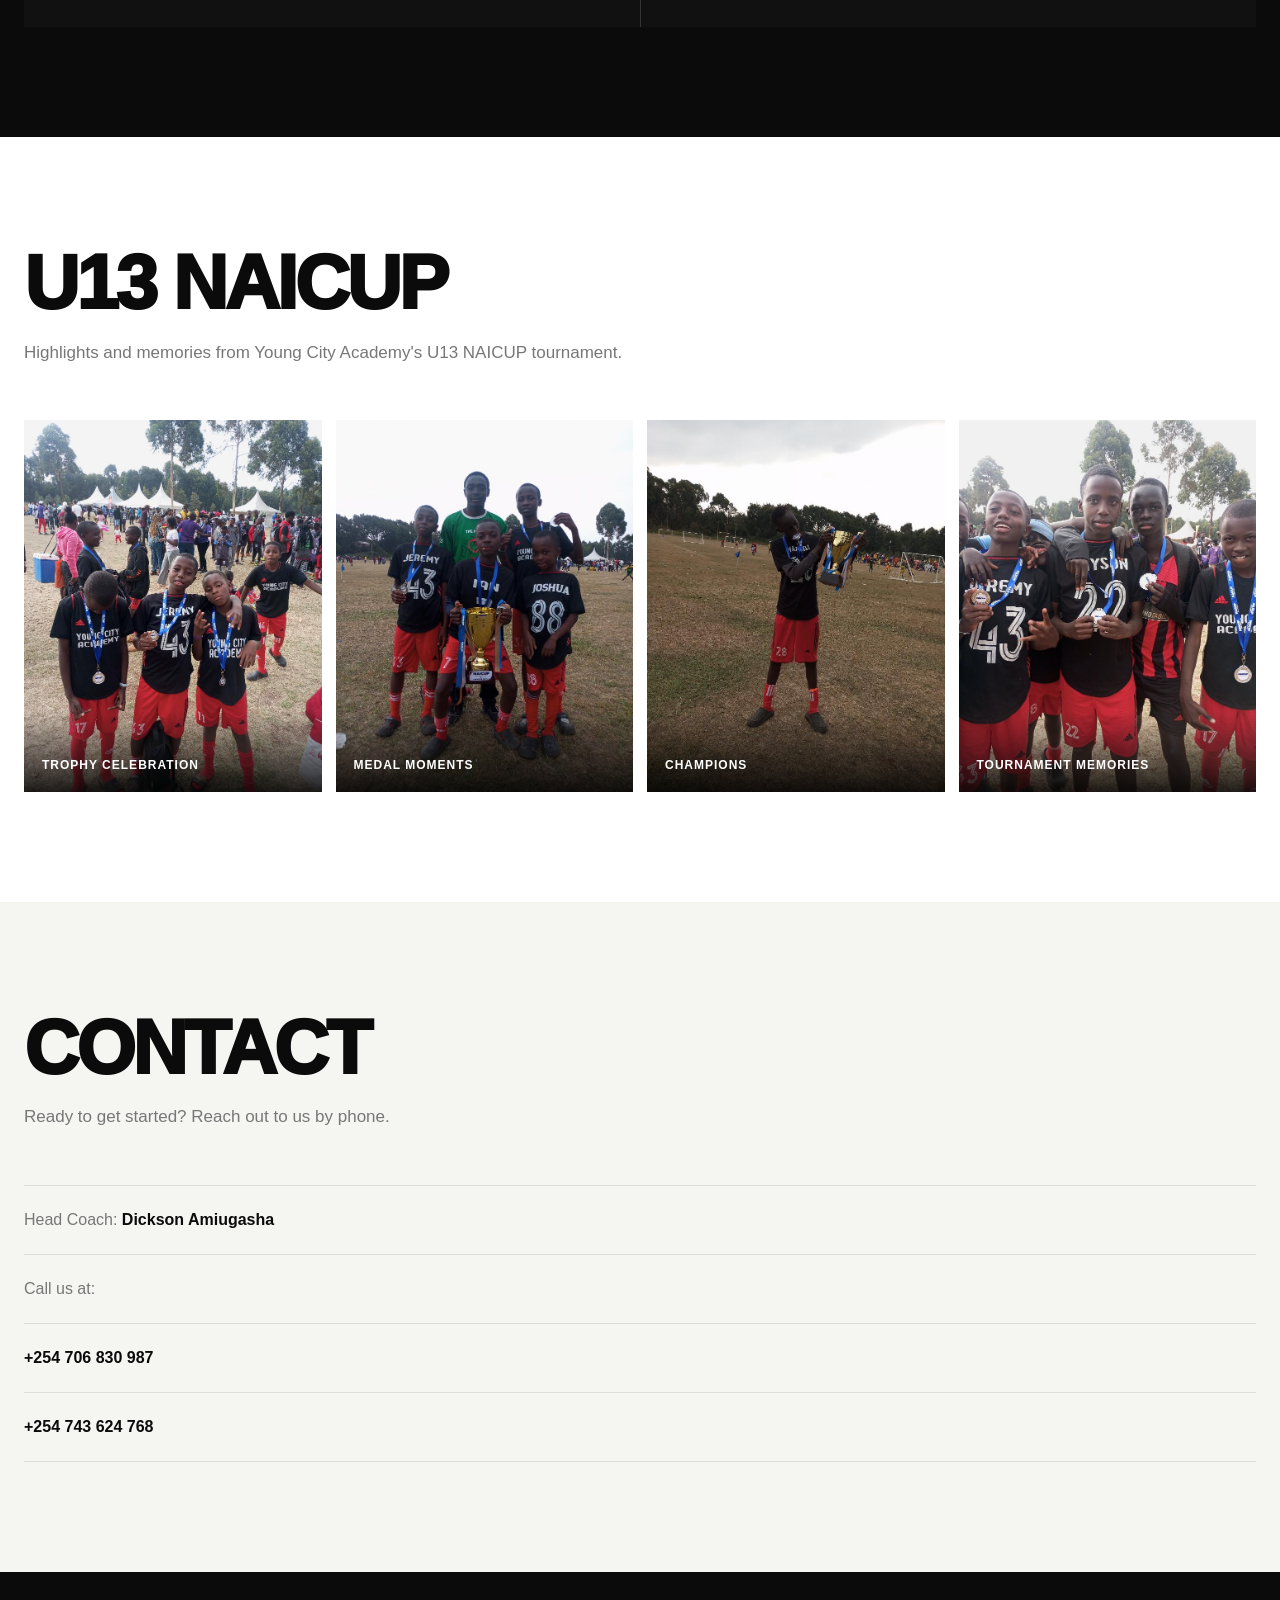
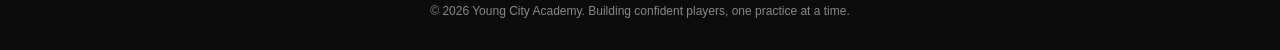
==== commit 6ce9cd1c: "Update website" ====
--- a/index.html
+++ b/index.html
@@ -1,13 +1,9 @@
 <!DOCTYPE html>
-                <article class="team-c
 <html lang="en">
 <head>
-
     <meta charset="UTF-8">
     <meta name="viewport" content="width=device-width, initial-scale=1.0">
-
     <meta name="google-site-verification" content="NITCo0eZs07eHHK-HEKWhjItGPiUtfrsUAQRAXgMXPc" />
-
     <title>Young City Academy</title>
     <link rel="stylesheet" href="css/style.css">
 </head>
@@ -49,298 +45,35 @@
                 <p>We prepare young athletes for success on and off the field with coaching, training, and community support.</p>
             </div>
             <div class="info-grid">
-                <div class="info-card">
-                    <h3>Skill Training</h3>
-                    <p>Focused technical coaching for every player, from ball control to tactical awareness.</p>
-                </div>
-                <div class="info-card">
-                    <h3>Teamwork</h3>
-                    <p>Players learn communication, leadership, and respect while competing with pride.</p>
-                </div>
-                <div class="info-card">
-                    <h3>Healthy Habits</h3>
-                    <p>We support fitness, nutrition, and positive habits that build lifelong confidence.</p>
-                </div>
-                <div class="info-card">
-                    <h3>Head Coach</h3>
-                    <p>Led by Dickson Amiugasha, our head coach brings experience, strategy, and inspiration to every training session.</p>
-                </div>
+                <div class="info-card"><h3>Skill Training</h3><p>Focused technical coaching for every player, from ball control to tactical awareness.</p></div>
+                <div class="info-card"><h3>Teamwork</h3><p>Players learn communication, leadership, and respect while competing with pride.</p></div>
+                <div class="info-card"><h3>Healthy Habits</h3><p>We support fitness, nutrition, and positive habits that build lifelong confidence.</p></div>
+                <div class="info-card"><h3>Head Coach</h3><p>Led by Dickson Amiugasha, our head coach brings experience, strategy, and inspiration to every training session.</p></div>
             </div>
         </section>
 
         <section class="teams-section" id="category">
-            <div class="section-heading">
-                <h2>Categories</h2>
-                <p>Age-based squads and development groups for boys and girls across all levels.</p>
-            </div>
+            <div class="section-heading"><h2>Categories</h2><p>Age-based squads and development groups for boys and girls across all levels.</p></div>
             <div class="team-grid">
-                <div class="team-accordion">
-                    <button class="team-accordion-button" data-team="u15">
-                        <h3>Under 15</h3>
-                        <span class="accordion-icon">▼</span>
-                    </button>
-                    <div class="team-accordion-content" id="u15">
-                        <p>Training for players developing stronger skills and tactical awareness.</p>
-                        <ul class="team-details">
-                            <li>Advanced technical training</li>
-                            <li>Tactical positioning & strategy</li>
-                            <li>Competition preparation</li>
-                            <li>Leadership development</li>
-                        </ul>
-                    </div>
-                </div>
-
-                <div class="team-accordion">
-                    <button class="team-accordion-button" data-team="u13">
-                        <h3>Under 13</h3>
-                        <span class="accordion-icon">▼</span>
-                    </button>
-                    <div class="team-accordion-content" id="u13">
-                        <p>Focused development with more structured sessions for growing athletes.</p>
-                        <ul class="team-details">
-                            <li>Intermediate skill progression</li>
-                            <li>Match fitness training</li>
-                            <li>Team coordination exercises</li>
-                            <li>Youth tournament participation</li>
-                        </ul>
-                    </div>
-                </div>
-
-                <div class="team-accordion">
-                    <button class="team-accordion-button" data-team="u11">
-                        <h3>Under 11</h3>
-                        <span class="accordion-icon">▼</span>
-                    </button>
-                    <div class="team-accordion-content" id="u11">
-                        <p>Fun, skill-building practices for players building confidence on the field.</p>
-                        <ul class="team-details">
-                            <li>Fundamental skill development</li>
-                            <li>Ball control & passing</li>
-                            <li>Fun-focused training</li>
-                            <li>Building player confidence</li>
-                        </ul>
-                    </div>
-                </div>
-
-                <div class="team-accordion">
-                    <button class="team-accordion-button" data-team="u9">
-                        <h3>Under 9</h3>
-                        <span class="accordion-icon">▼</span>
-                    </button>
-                    <div class="team-accordion-content" id="u9">
-                        <p>Early introduction to soccer fundamentals, teamwork, and play.</p>
-                        <ul class="team-details">
-                            <li>Introduction to soccer basics</li>
-                            <li>Ball awareness & handling</li>
-                            <li>Teamwork introduction</li>
-                            <li>Fun & enjoyment first</li>
-                        </ul>
-                    </div>
-                </div>
+                <div class="team-accordion"><button class="team-accordion-button" data-team="u15"><h3>Under 15</h3><span class="accordion-icon">▼</span></button><div class="team-accordion-content" id="u15"><p>Training for players developing stronger skills and tactical awareness.</p><ul class="team-details"><li>Advanced technical training</li><li>Tactical positioning &amp; strategy</li><li>Competition preparation</li><li>Leadership development</li></ul></div></div>
+                <div class="team-accordion"><button class="team-accordion-button" data-team="u13"><h3>Under 13</h3><span class="accordion-icon">▼</span></button><div class="team-accordion-content" id="u13"><p>Focused development with more structured sessions for growing athletes.</p><ul class="team-details"><li>Intermediate skill progression</li><li>Match fitness training</li><li>Team coordination exercises</li><li>Youth tournament participation</li></ul></div></div>
+                <div class="team-accordion"><button class="team-accordion-button" data-team="u11"><h3>Under 11</h3><span class="accordion-icon">▼</span></button><div class="team-accordion-content" id="u11"><p>Fun, skill-building practices for players building confidence on the field.</p><ul class="team-details"><li>Fundamental skill development</li><li>Ball control &amp; passing</li><li>Fun-focused training</li><li>Building player confidence</li></ul></div></div>
+                <div class="team-accordion"><button class="team-accordion-button" data-team="u9"><h3>Under 9</h3><span class="accordion-icon">▼</span></button><div class="team-accordion-content" id="u9"><p>Early introduction to soccer fundamentals, teamwork, and play.</p><ul class="team-details"><li>Introduction to soccer basics</li><li>Ball awareness &amp; handling</li><li>Teamwork introduction</li><li>Fun &amp; enjoyment first</li></ul></div></div>
             </div>
         </section>
 
-        <!-- FKF League Table -->
-                
-                <p class="table-date">Table shown dated 29/07/2026</p>
-<!-- =========================
-     FKF COMPETITION
-========================= -->
-<section class="fkf-section" id="competitions">
-
-    <div class="section-heading">
-        <span class="section-tag">2026 SEASON</span>
-        <h2>FKF Competition</h2>
-        <p>Young City Academy — U15 Match Centre</p>
-    </div>
-
-    <!-- Competition Hero -->
-    <div class="fkf-hero">
-        <div class="fkf-hero-content">
-            <span class="competition-label">🏆 FKF YOUTH LEAGUE</span>
-            <h3>Zone A</h3>
-            <p>
-                Follow Young City's results, league position,
-                performances and goal scorers.
-            </p>
-        </div>
-
-        <div class="fkf-badge">
-            <span>FKF</span>
-            <small>U15</small>
-        </div>
-    </div>
-
-
-    <!-- Season Stats -->
-    <div class="fkf-stat-grid">
-
-        <div class="fkf-stat">
-            <span>Matches</span>
-            <strong>2</strong>
-            <small>Played</small>
-        </div>
-
-        <div class="fkf-stat">
-            <span>Wins</span>
-            <strong>1</strong>
-            <small>50% win rate</small>
-        </div>
-
-        <div class="fkf-stat">
-            <span>Points</span>
-            <strong>7</strong>
-            <small>League points</small>
-        </div>
-
-        <div class="fkf-stat">
-            <span>Goal Difference</span>
-            <strong>+5</strong>
-            <small>7 scored • 2 conceded</small>
-        </div>
-
-    </div>
-
-
-    <!-- Competition Grid -->
-    <div class="fkf-content-grid">
-
-        <!-- League Table -->
-        <div class="fkf-card">
-
-            <div class="fkf-card-header">
-                <div>
-                    <span class="mini-label">STANDINGS</span>
-                    <h3>FKF Youth League</h3>
-                </div>
-
-                <span class="zone-label">ZONE A</span>
-            </div>
-
-            <div class="league-table">
-
-                <div class="league-row league-header">
-                    <span>Wins</span>
-                    <span>Draws</span>
-                    <span>Points</span>
-                </div>
-
-                <div class="league-row first-place">
-                    <strong>1</strong>
-                    <strong>1</strong>
-                    <strong>7</strong>
-                </div>
-
-            </div>
-
-            <div class="table-date">
-                Table shown dated 29/07/2026
-            </div>
-
-        </div>
-
-
-        <!-- Team Record -->
-        <div class="fkf-card">
-
-            <div class="fkf-card-header">
-                <div>
-                    <span class="mini-label">PERFORMANCE</span>
-                    <h3>Young City Record</h3>
-                </div>
-
-                <span class="form-badge">1 WIN</span>
-            </div>
-
-            <div class="record-box">
-
-                <div class="record-item">
-                    <span>Played</span>
-                    <strong>2</strong>
-                </div>
-
-                <div class="record-item">
-                    <span>Wins</span>
-                    <strong>1</strong>
-                </div>
-
-                <div class="record-item">
-                    <span>Draws</span>
-                    <strong>1</strong>
-                </div>
-
-                <div class="record-item">
-                    <span>Losses</span>
-                    <strong>0</strong>
-                </div>
-
-                <div class="record-item">
-                    <span>Goals For</span>
-                    <strong>7</strong>
-                </div>
-
-                <div class="record-item">
-                    <span>Goals Against</span>
-                    <strong>2</strong>
-                </div>
-
-            </div>
-
-            <div class="goal-difference">
-                <span>Goal Difference</span>
-                <strong>+5</strong>
-            </div>
-
-        </div>
-
-    </div>
-
-</section>
-        <section class="gallery-section" id="gallery">
-            <div class="section-heading">
-                <h2>U13 NAICUP</h2>
-                <p>Highlights and memories from Young City Academy's U13 NAICUP tournament.</p>
-            </div>
-            <div class="gallery-grid">
-                <figure class="gallery-card">
-                    <img src="u13-naicup-1.jpg" alt="Young City Academy players celebrating with their tournament trophy" loading="lazy">
-                    <figcaption>Trophy Celebration</figcaption>
-                </figure>
-                <figure class="gallery-card">
-                    <img src="u13-naicup-2.jpg" alt="Young City Academy players wearing medals at the tournament" loading="lazy">
-                    <figcaption>Medal Moments</figcaption>
-                </figure>
-                <figure class="gallery-card">
-                    <img src="u13-naicup-3.jpg" alt="Young City Academy player proudly holding the tournament trophy" loading="lazy">
-                    <figcaption>Champions</figcaption>
-                </figure>
-                <figure class="gallery-card">
-                    <img src="u13-naicup-4..jpg" alt="Young City Academy players celebrating at the U13 NAICUP tournament" loading="lazy">
-                    <figcaption>Tournament Memories</figcaption>
-                </figure>
-            </div>
+        <section class="fkf-section" id="competitions">
+            <div class="section-heading"><span class="section-tag">2026 SEASON</span><h2>FKF Competition</h2><p>Young City Academy — U15 Match Centre</p></div>
+            <div class="fkf-hero"><div class="fkf-hero-content"><span class="competition-label">🏆 FKF YOUTH LEAGUE</span><h3>Zone A</h3><p>Follow Young City's results, league position, performances and goal scorers.</p></div><div class="fkf-badge"><span>FKF</span><small>U15</small></div></div>
+            <div class="fkf-stat-grid"><div class="fkf-stat"><span>Matches</span><strong>2</strong><small>Played</small></div><div class="fkf-stat"><span>Wins</span><strong>1</strong><small>50% win rate</small></div><div class="fkf-stat"><span>Points</span><strong>7</strong><small>League points</small></div><div class="fkf-stat"><span>Goal Difference</span><strong>+5</strong><small>7 scored • 2 conceded</small></div></div>
+            <div class="fkf-content-grid"><div class="fkf-card"><div class="fkf-card-header"><div><span class="mini-label">STANDINGS</span><h3>FKF Youth League</h3></div><span class="zone-label">ZONE A</span></div><div class="league-table"><div class="league-row league-header"><span>Wins</span><span>Draws</span><span>Points</span></div><div class="league-row first-place"><strong>1</strong><strong>1</strong><strong>7</strong></div></div><div class="table-date">Table shown dated 29/07/2026</div></div><div class="fkf-card"><div class="fkf-card-header"><div><span class="mini-label">PERFORMANCE</span><h3>Young City Record</h3></div><span class="form-badge">1 WIN</span></div><div class="record-box"><div class="record-item"><span>Played</span><strong>2</strong></div><div class="record-item"><span>Wins</span><strong>1</strong></div><div class="record-item"><span>Draws</span><strong>1</strong></div><div class="record-item"><span>Losses</span><strong>0</strong></div><div class="record-item"><span>Goals For</span><strong>7</strong></div><div class="record-item"><span>Goals Against</span><strong>2</strong></div></div><div class="goal-difference"><span>Goal Difference</span><strong>+5</strong></div></div></div>
         </section>
 
-        <section class="contact-section" id="contact">
-            <div class="section-heading">
-                <h2>Contact</h2>
-                <p>Ready to get started? Reach out to us by phone.</p>
-            </div>
-            <div class="contact-list">
-                <p>Head Coach: <strong>Dickson Amiugasha</strong></p>
-                <p>Call us at:</p>
-                <ul>
-                    <li><strong>+254 706 830 987</strong></li>
-                    <li><strong>+254 743 624 768</strong></li>
-                </ul>
-            </div>
-        </section>
+        <section class="gallery-section" id="gallery"><div class="section-heading"><h2>U13 NAICUP</h2><p>Highlights and memories from Young City Academy's U13 NAICUP tournament.</p></div><div class="gallery-grid"><figure class="gallery-card"><img src="u13-naicup-1.jpg" alt="Young City Academy players celebrating with their tournament trophy" loading="lazy"><figcaption>Trophy Celebration</figcaption></figure><figure class="gallery-card"><img src="u13-naicup-2.jpg" alt="Young City Academy players wearing medals at the tournament" loading="lazy"><figcaption>Medal Moments</figcaption></figure><figure class="gallery-card"><img src="u13-naicup-3.jpg" alt="Young City Academy player proudly holding the tournament trophy" loading="lazy"><figcaption>Champions</figcaption></figure><figure class="gallery-card"><img src="u13-naicup-4..jpg" alt="Young City Academy players celebrating at the U13 NAICUP tournament" loading="lazy"><figcaption>Tournament Memories</figcaption></figure></div></section>
+
+        <section class="contact-section" id="contact"><div class="section-heading"><h2>Contact</h2><p>Ready to get started? Reach out to us by phone.</p></div><div class="contact-list"><p>Head Coach: <strong>Dickson Amiugasha</strong></p><p>Call us at:</p><ul><li><strong>+254 706 830 987</strong></li><li><strong>+254 743 624 768</strong></li></ul></div></section>
     </main>
-
-    <footer>
-        <p>© 2026 Young City Academy. Building confident players, one practice at a time.</p>
-    </footer>
-
+    <footer><p>© 2026 Young City Academy. Building confident players, one practice at a time.</p></footer>
     <script src="js/script.js"></script>
 </body>
-</html>+</html>
--- a/css/style.css
+++ b/css/style.css
@@ -1,1604 +1,935 @@
-
-/* Young City Academy - Clean Modern Stylesheet */
+/* =========================================================
+   YOUNG CITY ACADEMY
+   Modern Editorial Football Academy Design
+   ========================================================= */
+
+:root {
+    --black: #0b0b0b;
+    --dark: #111111;
+    --white: #ffffff;
+    --off-white: #f5f5f2;
+    --grey: #777;
+    --light-grey: #deded8;
+    --accent: #d9ff00;
+    --accent-dark: #b8db00;
+
+    --container: 1320px;
+    --section-padding: 110px;
+    --radius: 2px;
+
+    --font: Inter, Arial, Helvetica, sans-serif;
+}
+
+/* =========================
+   RESET
+   ========================= */
 
 * {
-  margin: 0;
-  padding: 0;
-  box-sizing: border-box;
+    margin: 0;
+    padding: 0;
+    box-sizing: border-box;
+}
+
+html {
+    scroll-behavior: smooth;
 }
 
 body {
-  font-family: -apple-system, BlinkMacSystemFont, 'Segoe UI', Roboto, 'Helvetica Neue', Arial, sans-serif;
-  line-height: 1.6;
-  color: #2c3e50;
-  background-color: #dce9df;
-  background-image:
-    linear-gradient(115deg, rgba(0, 31, 63, 0.06) 1px, transparent 1px),
-    linear-gradient(25deg, rgba(0, 31, 63, 0.04) 1px, transparent 1px),
-    radial-gradient(circle at 12% 18%, rgba(0, 212, 255, 0.16), transparent 28%),
-    radial-gradient(circle at 88% 72%, rgba(76, 175, 80, 0.16), transparent 30%);
-  background-size: 72px 72px, 110px 110px, auto, auto;
-  background-attachment: fixed;
-}
-
-/* HEADER & NAVBAR */
+    font-family: var(--font);
+    background: var(--white);
+    color: var(--black);
+    line-height: 1.5;
+    overflow-x: hidden;
+}
+
+img {
+    max-width: 100%;
+    display: block;
+}
+
+a {
+    color: inherit;
+    text-decoration: none;
+}
+
+button {
+    font: inherit;
+}
+
+/* =========================
+   GLOBAL CONTAINER
+   ========================= */
+
+.navbar,
+section > .section-heading,
+.info-grid,
+.team-grid,
+.fkf-hero,
+.fkf-stat-grid,
+.fkf-content-grid,
+.gallery-grid,
+.contact-list {
+    width: min(calc(100% - 48px), var(--container));
+    margin-left: auto;
+    margin-right: auto;
+}
+
+/* =========================
+   HEADER
+   ========================= */
+
 header {
-  background: #001f3f;
-  position: sticky;
-  top: 0;
-  z-index: 1000;
-  border-bottom: 1px solid #0047ab;
+    position: fixed;
+    top: 0;
+    left: 0;
+    width: 100%;
+    z-index: 1000;
+    background: rgba(255, 255, 255, 0.94);
+    backdrop-filter: blur(14px);
+    border-bottom: 1px solid rgba(0, 0, 0, 0.08);
 }
 
 .navbar {
-  display: flex;
-  justify-content: space-between;
-  align-items: center;
-  padding: 1.2rem 2rem;
-  max-width: 1200px;
-  margin: 0 auto;
+    min-height: 78px;
+    display: flex;
+    align-items: center;
+    justify-content: space-between;
 }
 
 .logo {
-  font-size: 1.4rem;
-  font-weight: 700;
-  color: #fff;
-  letter-spacing: -0.5px;
+    font-size: 17px;
+    font-weight: 900;
+    letter-spacing: -0.5px;
+    text-transform: uppercase;
 }
 
 .nav-links {
-  display: flex;
-  list-style: none;
-  gap: 2.5rem;
+    list-style: none;
+    display: flex;
+    align-items: center;
+    gap: 34px;
 }
 
 .nav-links a {
-  color: #ccc;
-  text-decoration: none;
-  font-size: 0.95rem;
-  font-weight: 500;
-  transition: color 0.3s ease;
-}
-
-.nav-links a:hover {
-  color: #00d4ff;
-}
+    position: relative;
+    font-size: 12px;
+    font-weight: 800;
+    letter-spacing: 1px;
+    text-transform: uppercase;
+}
+
+.nav-links a::after {
+    content: "";
+    position: absolute;
+    bottom: -7px;
+    left: 0;
+    width: 0;
+    height: 2px;
+    background: var(--black);
+    transition: width 0.25s ease;
+}
+
+.nav-links a:hover::after {
+    width: 100%;
+}
+
+/* Mobile menu button */
 
 .menu-toggle {
-  display: none;
-  flex-direction: column;
-  background: none;
-  border: none;
-  cursor: pointer;
-  gap: 0.4rem;
+    display: none;
+    border: 0;
+    background: transparent;
+    width: 42px;
+    height: 42px;
+    cursor: pointer;
 }
 
 .menu-toggle span {
-  width: 25px;
-  height: 3px;
-  background-color: #fff;
-  border-radius: 2px;
-  transition: 0.3s;
-}
-
-/* HERO SECTION */
+    display: block;
+    width: 23px;
+    height: 2px;
+    margin: 5px auto;
+    background: var(--black);
+}
+
+/* =========================
+   HERO
+   ========================= */
+
 .hero {
-  background: linear-gradient(to bottom, #001f3f 0%, #0047ab 100%);
-  color: #fff;
-  padding: 6rem 2rem;
-  text-align: center;
+    min-height: 92vh;
+    padding: 150px 24px 90px;
+    display: flex;
+    align-items: flex-end;
+    position: relative;
+    overflow: hidden;
+
+    background:
+        linear-gradient(
+            90deg,
+            rgba(0, 0, 0, 0.88) 0%,
+            rgba(0, 0, 0, 0.55) 48%,
+            rgba(0, 0, 0, 0.2) 100%
+        ),
+        linear-gradient(
+            0deg,
+            rgba(0, 0, 0, 0.65),
+            transparent 55%
+        ),
+        url("../hero.jpg") center/cover no-repeat;
+
+    background-color: #151515;
 }
 
 .hero-content {
-  max-width: 700px;
-  margin: 0 auto;
+    width: min(100%, var(--container));
+    margin: auto;
+    color: var(--white);
 }
 
 .eyebrow {
-  font-size: 0.85rem;
-  color: #00d4ff;
-  text-transform: uppercase;
-  letter-spacing: 1px;
-  margin-bottom: 1rem;
-  font-weight: 600;
+    margin-bottom: 18px;
+    color: var(--accent);
+    font-size: 12px;
+    font-weight: 900;
+    letter-spacing: 2px;
+    text-transform: uppercase;
 }
 
 .hero h1 {
-  font-size: 3.5rem;
-  margin-bottom: 1rem;
-  font-weight: 800;
-  letter-spacing: -1px;
-  line-height: 1.2;
-}
-
-.hero p {
-  font-size: 1.15rem;
-  margin-bottom: 2rem;
-  opacity: 0.95;
-  line-height: 1.7;
+    max-width: 950px;
+    font-size: clamp(56px, 8vw, 112px);
+    line-height: 0.88;
+    letter-spacing: -5px;
+    font-weight: 950;
+    text-transform: uppercase;
+}
+
+.hero-content > p:not(.eyebrow) {
+    max-width: 620px;
+    margin-top: 30px;
+    color: rgba(255,255,255,0.82);
+    font-size: 18px;
 }
 
 .buttons {
-  display: flex;
-  gap: 1.5rem;
-  justify-content: center;
-  flex-wrap: wrap;
+    display: flex;
+    gap: 12px;
+    margin-top: 34px;
 }
 
 .btn {
-  padding: 0.9rem 2.5rem;
-  border-radius: 8px;
-  text-decoration: none;
-  font-weight: 600;
-  font-size: 0.95rem;
-  transition: all 0.3s ease;
-  display: inline-block;
-  cursor: pointer;
-  border: none;
-  background: #00d4ff;
-  color: #001f3f;
+    display: inline-flex;
+    align-items: center;
+    justify-content: center;
+    min-height: 52px;
+    padding: 0 25px;
+    background: var(--accent);
+    color: var(--black);
+    font-size: 12px;
+    font-weight: 900;
+    letter-spacing: 1px;
+    text-transform: uppercase;
+    transition: transform 0.2s ease, background 0.2s ease;
 }
 
 .btn:hover {
-  background: #00b8d4;
-  transform: translateY(-2px);
+    transform: translateY(-3px);
+    background: var(--white);
 }
 
 .btn-outline {
-  background: transparent;
-  color: #fff;
-  border: 2px solid #fff;
+    background: transparent;
+    color: var(--white);
+    border: 1px solid rgba(255,255,255,0.65);
 }
 
 .btn-outline:hover {
-  background: rgba(255, 255, 255, 0.1);
-  border-color: #00d4ff;
-  color: #00d4ff;
-}
-
-/* SECTIONS & COMMON STYLES */
-section {
-  padding: 4rem 2rem;
-  max-width: 1200px;
-  margin: 0 auto;
+    color: var(--black);
+    background: var(--white);
+}
+
+/* =========================
+   GENERAL SECTIONS
+   ========================= */
+
+.info-section,
+.teams-section,
+.fkf-section,
+.gallery-section,
+.contact-section {
+    padding: var(--section-padding) 0;
 }
 
 .section-heading {
-  text-align: center;
-  margin-bottom: 3rem;
+    margin-bottom: 55px;
 }
 
 .section-heading h2 {
-  font-size: 2.5rem;
-  margin-bottom: 0.8rem;
-  color: #001f3f;
-  font-weight: 800;
+    max-width: 850px;
+    font-size: clamp(42px, 6vw, 76px);
+    line-height: 0.95;
+    letter-spacing: -3px;
+    text-transform: uppercase;
+    font-weight: 950;
 }
 
 .section-heading p {
-  font-size: 1rem;
-  color: #666;
-  max-width: 600px;
-  margin: 0 auto;
-}
-
-/* INFO SECTION */
+    max-width: 620px;
+    margin-top: 20px;
+    color: var(--grey);
+    font-size: 17px;
+}
+
+.section-tag {
+    display: block;
+    margin-bottom: 14px;
+    font-size: 11px;
+    font-weight: 900;
+    letter-spacing: 2px;
+}
+
+/* =========================
+   ABOUT
+   ========================= */
+
 .info-section {
-  background: #f8f9fa;
+    background: var(--white);
+}
+
+.info-section .section-heading {
+    display: grid;
+    grid-template-columns: 1fr 0.75fr;
+    gap: 80px;
+    align-items: end;
+}
+
+.info-section .section-heading p {
+    margin: 0;
 }
 
 .info-grid {
-  display: grid;
-  grid-template-columns: repeat(auto-fit, minmax(240px, 1fr));
-  gap: 2rem;
+    display: grid;
+    grid-template-columns: repeat(4, 1fr);
+    border-top: 1px solid var(--light-grey);
 }
 
 .info-card {
-  background: #fff;
-  padding: 2rem;
-  border-radius: 10px;
-  border-left: 4px solid #0047ab;
-  transition: all 0.3s ease;
-  box-shadow: 0 2px 8px rgba(0, 0, 0, 0.08);
-}
-
-.info-card:hover {
-  transform: translateY(-4px);
-  box-shadow: 0 8px 16px rgba(0, 0, 0, 0.12);
+    padding: 35px 25px 30px 0;
+    border-right: 1px solid var(--light-grey);
+}
+
+.info-card:not(:first-child) {
+    padding-left: 25px;
+}
+
+.info-card:last-child {
+    border-right: 0;
 }
 
 .info-card h3 {
-  color: #001f3f;
-  margin-bottom: 0.8rem;
-  font-size: 1.2rem;
-  font-weight: 700;
+    font-size: 17px;
+    text-transform: uppercase;
+    margin-bottom: 14px;
 }
 
 .info-card p {
-  color: #555;
-  line-height: 1.7;
-  font-size: 0.95rem;
-}
-
-/* TEAMS SECTION */
+    color: var(--grey);
+    font-size: 14px;
+    line-height: 1.7;
+}
+
+/* =========================
+   TEAMS
+   ========================= */
+
 .teams-section {
-  background: #fff;
+    background: var(--off-white);
 }
 
 .team-grid {
-  display: grid;
-  grid-template-columns: repeat(auto-fit, minmax(220px, 1fr));
-  gap: 1.5rem;
+    display: grid;
+    grid-template-columns: repeat(2, 1fr);
+    gap: 1px;
+    background: var(--black);
+    border: 1px solid var(--black);
 }
 
 .team-accordion {
-  background: #fff;
-  border-radius: 10px;
-  border: 1px solid #e0e0e0;
-  overflow: hidden;
-  transition: all 0.3s ease;
-}
-
-.team-accordion:hover {
-  border-color: #0047ab;
-  box-shadow: 0 4px 12px rgba(0, 71, 171, 0.1);
+    background: var(--off-white);
 }
 
 .team-accordion-button {
-  width: 100%;
-  padding: 1.5rem;
-  background: #f8f9fa;
-  border: none;
-  cursor: pointer;
-  display: flex;
-  justify-content: space-between;
-  align-items: center;
-  transition: all 0.3s ease;
-  text-align: left;
-  font-size: 1rem;
-}
-
-.team-accordion-button:hover {
-  background: #0047ab;
-  color: #fff;
+    width: 100%;
+    min-height: 125px;
+    padding: 25px 30px;
+    border: 0;
+    background: transparent;
+    display: flex;
+    align-items: center;
+    justify-content: space-between;
+    cursor: pointer;
+    text-align: left;
 }
 
 .team-accordion-button h3 {
-  color: #001f3f;
-  margin: 0;
-  font-size: 1.1rem;
-  font-weight: 700;
-}
-
-.team-accordion-button:hover h3 {
-  color: #fff;
+    font-size: clamp(30px, 4vw, 52px);
+    line-height: 1;
+    text-transform: uppercase;
+    letter-spacing: -2px;
 }
 
 .accordion-icon {
-  font-size: 0.9rem;
-  transition: transform 0.3s ease;
-  color: #0047ab;
-}
-
-.team-accordion-button:hover .accordion-icon {
-  color: #00d4ff;
-}
-
-.team-accordion-button.active .accordion-icon {
-  transform: rotate(180deg);
+    font-size: 15px;
+    transition: transform 0.25s ease;
+}
+
+.team-accordion.active .accordion-icon {
+    transform: rotate(180deg);
 }
 
 .team-accordion-content {
-  display: none;
-  padding: 1.5rem;
-  background: #fff;
-  border-top: 1px solid #e0e0e0;
-  animation: slideDown 0.3s ease-out;
-}
-
-.team-accordion-content.active {
-  display: block;
+    max-height: 0;
+    overflow: hidden;
+    padding: 0 30px;
+    transition: max-height 0.35s ease, padding 0.35s ease;
+}
+
+.team-accordion.active .team-accordion-content {
+    max-height: 400px;
+    padding-bottom: 30px;
 }
 
 .team-accordion-content p {
-  color: #555;
-  margin-bottom: 1.2rem;
-  font-size: 0.95rem;
-  line-height: 1.7;
+    max-width: 550px;
+    color: var(--grey);
+    margin-bottom: 20px;
 }
 
 .team-details {
-  list-style: none;
-  padding: 0;
+    list-style: none;
+    border-top: 1px solid var(--light-grey);
 }
 
 .team-details li {
-  padding: 0.6rem 0 0.6rem 1.8rem;
-  color: #444;
-  font-size: 0.95rem;
-  position: relative;
-  border-bottom: 1px solid #f0f0f0;
-}
-
-.team-details li:last-child {
-  border-bottom: none;
-}
-
-.team-details li:before {
-  content: "✓";
-  position: absolute;
-  left: 0;
-  color: #0047ab;
-  font-weight: bold;
-}
-
-
-
-@keyframes slideDown {
-  from {
-    opacity: 0;
-    max-height: 0;
-  }
-  to {
-    opacity: 1;
-    max-height: 500px;
-  }
-}
-
-/* CONTACT SECTION */
-.contact-section {
-  background: #f8f9fa;
-}
-
-.contact-list {
-  background: #fff;
-  padding: 2.5rem;
-  border-radius: 10px;
-  box-shadow: 0 2px 8px rgba(0, 0, 0, 0.08);
-  max-width: 600px;
-  margin: 0 auto;
-  border-left: 4px solid #0047ab;
-}
-
-.contact-list p {
-  font-size: 1rem;
-  margin-bottom: 1rem;
-  color: #444;
-  line-height: 1.8;
-}
-
-.contact-list strong {
-  color: #0047ab;
-  font-weight: 700;
-}
-
-/* MAIN & RESPONSIVE */
-main {
-  min-height: calc(100vh - 200px);
-}
-
-footer {
-  background: #001f3f;
-  color: #ccc;
-  text-align: center;
-  padding: 2rem;
-  font-size: 0.9rem;
-  border-top: 1px solid #0047ab;
-}
-
-@media (max-width: 768px) {
-  .nav-links {
-    display: none;
-  }
-
-  .menu-toggle {
+    padding: 10px 0;
+    border-bottom: 1px solid var(--light-grey);
+    font-size: 13px;
+    font-weight: 700;
+}
+
+/* =========================
+   FKF SECTION
+   ========================= */
+
+.fkf-section {
+    background: var(--black);
+    color: var(--white);
+}
+
+.fkf-section .section-heading p {
+    color: #aaa;
+}
+
+.fkf-hero {
+    min-height: 300px;
+    padding: 45px;
+    background:
+        linear-gradient(
+            90deg,
+            rgba(0,0,0,0.85),
+            rgba(0,0,0,0.25)
+        ),
+        url("../fkf.jpg") center/cover no-repeat;
     display: flex;
-  }
-
-  .hero h1 {
-    font-size: 2.2rem;
-  }
-
-  .hero p {
-    font-size: 1rem;
-  }
-
-  .section-heading h2 {
-    font-size: 2rem;
-  }
-
-  .team-grid {
-    grid-template-columns: 1fr;
-  }
-
-  .info-grid {
-    grid-template-columns: 1fr;
-  }
-
-  .buttons {
+    justify-content: space-between;
+    align-items: flex-end;
+}
+
+.competition-label {
+    color: var(--accent);
+    font-size: 11px;
+    font-weight: 900;
+    letter-spacing: 2px;
+}
+
+.fkf-hero h3 {
+    margin-top: 10px;
+    font-size: clamp(42px, 6vw, 72px);
+    line-height: 0.9;
+    text-transform: uppercase;
+}
+
+.fkf-hero p {
+    max-width: 550px;
+    margin-top: 15px;
+    color: #ddd;
+}
+
+.fkf-badge {
+    width: 100px;
+    height: 100px;
+    border: 1px solid rgba(255,255,255,0.5);
+    display: flex;
     flex-direction: column;
-    gap: 1rem;
-  }
-
-  .btn {
-    width: 100%;
-  }
-
-  #results-hero h1 {
-    font-size: 2rem;
-  }
-
-  .category-header {
-    padding: 1.5rem;
-  }
-
-  .category-header h2 {
-    font-size: 1.5rem;
-  }
-
-  .results-stats {
-    grid-template-columns: repeat(2, 1fr);
-  }
-
-  .results-matches {
-    grid-template-columns: 1fr;
-  }
-
-  .score-display {
-    font-size: 2rem;
-  }
-}
-
-/* RESULTS PAGE */
-#results-hero {
-  background: linear-gradient(to bottom, #001f3f 0%, #0047ab 100%);
-  color: #fff;
-  padding: 6rem 2rem;
-  text-align: center;
-}
-
-#results-hero h1 {
-  font-size: 3.5rem;
-  margin-bottom: 1rem;
-  font-weight: 800;
-}
-
-.results-section {
-  background: #fff;
-  padding: 4rem 2rem;
-}
-
-.results-container {
-  max-width: 1200px;
-  margin: 0 auto;
-}
-
-.results-category {
-  background: #f8f9fa;
-  border-radius: 10px;
-  overflow: hidden;
-  margin-bottom: 2rem;
-  border: 1px solid #e0e0e0;
-}
-
-.category-header {
-  background: #001f3f;
-  color: #fff;
-  padding: 2rem;
-  text-align: center;
-  border-bottom: 2px solid #0047ab;
-}
-
-.category-header h2 {
-  font-size: 1.8rem;
-  margin: 0 0 0.5rem 0;
-  font-weight: 800;
-}
-
-.category-header p {
-  margin: 0;
-  opacity: 0.9;
-  font-size: 0.95rem;
-}
-
-.results-content {
-  padding: 2.5rem;
-}
-
-.results-stats {
-  display: grid;
-  grid-template-columns: repeat(auto-fit, minmax(110px, 1fr));
-  gap: 1rem;
-  margin-bottom: 3rem;
-}
-
-.stat-box {
-  background: #fff;
-  padding: 1.5rem;
-  border-radius: 8px;
-  text-align: center;
-  border: 1px solid #e0e0e0;
-  border-top: 3px solid #0047ab;
-}
-
-.stat-box span {
-  display: block;
-  color: #666;
-  font-size: 0.85rem;
-  margin-bottom: 0.8rem;
-  font-weight: 500;
-}
-
-.stat-box strong {
-  display: block;
-  font-size: 2rem;
-  color: #0047ab;
-  font-weight: 800;
-}
-
-.results-matches {
-  display: grid;
-  grid-template-columns: repeat(auto-fit, minmax(280px, 1fr));
-  gap: 1.5rem;
-}
-
-.result-match {
-  background: #fff;
-  border-radius: 10px;
-  overflow: hidden;
-  border: 1px solid #e0e0e0;
-  transition: all 0.3s ease;
-}
-
-.result-match:hover {
-  box-shadow: 0 8px 16px rgba(0, 0, 0, 0.12);
-  transform: translateY(-2px);
-}
-
-.result-match.win {
-  border-top: 4px solid #00d4ff;
-}
-
-.result-match.draw {
-  border-top: 4px solid #ffa500;
-}
-
-.result-match.loss {
-  border-top: 4px solid #ff6b6b;
-}
-
-.result-score {
-  padding: 2rem;
-  text-align: center;
-  background: #f8f9fa;
-}
-
-.result-score h3 {
-  color: #001f3f;
-  font-size: 1rem;
-  margin: 0 0 0.8rem 0;
-  font-weight: 700;
-}
-
-.score-display {
-  font-size: 2.5rem;
-  font-weight: 800;
-  color: #0047ab;
-  margin: 0.5rem 0;
-}
-
-.result-detail {
-  padding: 1.5rem;
-  background: #fff;
-  border-top: 1px solid #e0e0e0;
-}
-
-.result-detail h4 {
-  color: #0047ab;
-  font-size: 0.9rem;
-  margin: 0 0 0.8rem 0;
-  font-weight: 700;
-  text-transform: uppercase;
-  letter-spacing: 0.5px;
-}
-
-.result-detail p {
-  color: #444;
-  font-size: 0.95rem;
-  margin: 0.4rem 0;
-}
-
-/* RESPONSIVE MOBILE */
-@media (max-width: 768px) {
-  .hero h1 {
-    font-size: 2rem;
-  }
-
-  .nav-links {
-    display: none;
-  }
-
-  .menu-toggle {
+    align-items: center;
+    justify-content: center;
+}
+
+.fkf-badge span {
+    font-size: 26px;
+    font-weight: 950;
+}
+
+.fkf-badge small {
+    font-weight: 800;
+    color: var(--accent);
+}
+
+.fkf-stat-grid {
+    display: grid;
+    grid-template-columns: repeat(4, 1fr);
+    border-left: 1px solid #333;
+    border-top: 1px solid #333;
+}
+
+.fkf-stat {
+    padding: 30px;
+    border-right: 1px solid #333;
+    border-bottom: 1px solid #333;
+}
+
+.fkf-stat span,
+.fkf-stat small {
+    display: block;
+    color: #999;
+    font-size: 11px;
+    text-transform: uppercase;
+    letter-spacing: 1px;
+}
+
+.fkf-stat strong {
+    display: block;
+    margin: 8px 0;
+    font-size: 46px;
+    line-height: 1;
+}
+
+.fkf-content-grid {
+    display: grid;
+    grid-template-columns: 1fr 1fr;
+    gap: 1px;
+    background: #333;
+    margin-top: 1px;
+}
+
+.fkf-card {
+    background: #111;
+    padding: 35px;
+}
+
+.fkf-card-header {
     display: flex;
-  }
-
-  .buttons {
-    flex-direction: column;
-  }
-
-  .btn {
-    width: 100%;
-    text-align: center;
-  }
-
-  .section-heading h2 {
-    font-size: 1.8rem;
-  }
-
-  .fkf-hero {
-    flex-direction: column;
-    gap: 1.5rem;
-    text-align: center;
-  }
-
-  .match-teams {
-    flex-direction: column;
-    gap: 1rem;
-  }
-
-  .stats-table {
-    grid-template-columns: 1fr;
-  }
-
-  .team-grid,
-  .info-grid,
-  .gallery-grid {
-    grid-template-columns: 1fr;
-  }
-}
-
-/* HEADER & NAVBAR */
-header {
-  background-color: #1a1a1a;
-  position: sticky;
-  top: 0;
-  z-index: 1000;
-  box-shadow: 0 2px 5px rgba(0, 0, 0, 0.1);
-}
-
-.navbar {
-  display: flex;
-  justify-content: space-between;
-  align-items: center;
-  padding: 1rem 2rem;
-  max-width: 1200px;
-  margin: 0 auto;
-}
-
-.logo {
-  font-size: 1.5rem;
-  font-weight: bold;
-  color: #fff;
-  display: flex;
-  align-items: center;
-  gap: 0.5rem;
-}
-
-.nav-links {
-  display: flex;
-  list-style: none;
-  gap: 2rem;
-}
-
-.nav-links a {
-  color: #fff;
-  text-decoration: none;
-  transition: color 0.3s;
-}
-
-.nav-links a:hover {
-  color: #4CAF50;
-}
-
-.menu-toggle {
-  display: none;
-  flex-direction: column;
-  background: none;
-  border: none;
-  cursor: pointer;
-  gap: 0.4rem;
-}
-
-.menu-toggle span {
-  width: 25px;
-  height: 3px;
-  background-color: #fff;
-  border-radius: 2px;
-  transition: 0.3s;
-}
-
-/* HERO SECTION */
-.hero {
-  background: linear-gradient(135deg, #1a1a1a 0%, #2d5016 100%);
-  color: #fff;
-  padding: 5rem 2rem;
-  text-align: center;
-}
-
-.hero-content {
-  max-width: 800px;
-  margin: 0 auto;
-}
-
-.eyebrow {
-  font-size: 0.9rem;
-  color: #4CAF50;
-  text-transform: uppercase;
-  letter-spacing: 1px;
-  margin-bottom: 1rem;
-}
-
-.hero h1 {
-  font-size: 3rem;
-  margin-bottom: 1rem;
-  font-weight: 700;
-}
-
-.hero p {
-  font-size: 1.1rem;
-  margin-bottom: 2rem;
-  opacity: 0.95;
-}
-
-.buttons {
-  display: flex;
-  gap: 1rem;
-  justify-content: center;
-  flex-wrap: wrap;
-}
-
-.btn {
-  padding: 0.8rem 2rem;
-  border-radius: 4px;
-  text-decoration: none;
-  font-weight: 600;
-  transition: all 0.3s;
-  display: inline-block;
-  cursor: pointer;
-  border: none;
-}
-
-.btn {
-  background-color: #4CAF50;
-  color: #fff;
-}
-
-.btn:hover {
-  background-color: #45a049;
-  transform: translateY(-2px);
-}
-
-.btn-outline {
-  background-color: transparent;
-  color: #fff;
-  border: 2px solid #fff;
-}
-
-.btn-outline:hover {
-  background-color: rgba(255, 255, 255, 0.1);
-}
-
-/* SECTIONS */
-section {
-  padding: 3rem 2rem;
-  max-width: 1200px;
-  margin: 0 auto;
-}
-
-.section-heading {
-  text-align: center;
-  margin-bottom: 3rem;
-}
-
-.section-heading h2 {
-  font-size: 2.5rem;
-  margin-bottom: 0.5rem;
-  color: #1a1a1a;
-}
-
-.section-heading p {
-  font-size: 1.1rem;
-  color: #666;
-}
-
-/* INFO SECTION */
-.info-section {
-  background-color: #fff;
-}
-
-.info-grid {
-  display: grid;
-  grid-template-columns: repeat(auto-fit, minmax(250px, 1fr));
-  gap: 2rem;
-}
-
-.info-card {
-  background-color: #f5f5f5;
-  padding: 2rem;
-  border-radius: 8px;
-  box-shadow: 0 2px 8px rgba(0, 0, 0, 0.1);
-  transition: transform 0.3s, box-shadow 0.3s;
-}
-
-.info-card:hover {
-  transform: translateY(-5px);
-  box-shadow: 0 5px 15px rgba(0, 0, 0, 0.15);
-}
-
-.info-card h3 {
-  color: #1a1a1a;
-  margin-bottom: 0.5rem;
-  font-size: 1.3rem;
-}
-
-.info-card p {
-  color: #666;
-}
-
-/* TEAMS SECTION */
-.teams-section {
-  background-color: #f9f9f9;
-}
-
-.team-grid {
-  display: grid;
-  grid-template-columns: repeat(auto-fit, minmax(200px, 1fr));
-  gap: 1.5rem;
-}
-
-.team-card {
-  background-color: #fff;
-  padding: 1.5rem;
-  border-radius: 8px;
-  border-left: 4px solid #4CAF50;
-  box-shadow: 0 2px 8px rgba(0, 0, 0, 0.1);
-  transition: all 0.3s;
-}
-
-.team-card:hover {
-  box-shadow: 0 5px 15px rgba(0, 0, 0, 0.15);
-  transform: translateY(-3px);
-}
-
-.team-card h3 {
-  color: #1a1a1a;
-  margin-bottom: 0.5rem;
-}
-
-.team-card p {
-  color: #666;
-  font-size: 0.95rem;
-}
-
-/* MATCHES SECTION */
-.matches-section {
-  background-color: #fff;
-}
-
-.tournament-category {
-  margin-bottom: 3rem;
-}
-
-.category-title {
-  font-size: 1.5rem;
-  color: #1a1a1a;
-  margin-bottom: 1.5rem;
-  padding-bottom: 0.5rem;
-  border-bottom: 2px solid #4CAF50;
-}
-
-.matches-container {
-  display: grid;
-  grid-template-columns: repeat(auto-fit, minmax(300px, 1fr));
-  gap: 2rem;
-  margin-bottom: 3rem;
-}
-
-.match-card {
-  background-color: #f5f5f5;
-  border-radius: 8px;
-  overflow: hidden;
-  box-shadow: 0 2px 8px rgba(0, 0, 0, 0.1);
-  transition: all 0.3s;
-}
-
-.match-card:hover {
-  box-shadow: 0 5px 15px rgba(0, 0, 0, 0.15);
-}
-
-.match-card.win {
-  border-top: 4px solid #4CAF50;
-}
-
-.match-card.draw {
-  border-top: 4px solid #FF9800;
-}
-
-.match-card.loss {
-  border-top: 4px solid #f44336;
-}
-
-.match-header {
-  background-color: #1a1a1a;
-  color: #fff;
-  padding: 1rem;
-  display: flex;
-  justify-content: space-between;
-  align-items: center;
-  font-weight: 600;
-}
-
-.match-teams {
-  padding: 1.5rem;
-  display: flex;
-  align-items: center;
-  justify-content: space-around;
-}
-
-.team {
-  flex: 1;
-  text-align: center;
-}
-
-.team h3 {
-  font-size: 1rem;
-  color: #1a1a1a;
-}
-
-.score {
-  flex: 0 0 auto;
-  margin: 0 1.5rem;
-  text-align: center;
-}
-
-.score strong {
-  font-size: 1.8rem;
-  color: #1a1a1a;
-  display: block;
-}
-
-.score p {
-  color: #4CAF50;
-  font-weight: 600;
-  font-size: 0.9rem;
-  margin-top: 0.5rem;
-}
-
-.match-card.draw .score p {
-  color: #FF9800;
-}
-
-.match-card.loss .score p {
-  color: #f44336;
-}
-
-.goal-scorers {
-  background-color: #fff;
-  padding: 1rem;
-  border-top: 1px solid #eee;
-}
-
-.goal-scorers h4 {
-  font-size: 0.9rem;
-  color: #666;
-  margin-bottom: 0.5rem;
-}
-
-.goal-scorers p {
-  font-size: 0.9rem;
-  color: #333;
-  margin: 0.3rem 0;
-}
-
-/* PLAYER STATS */
-.player-stats {
-  background: #f8f9fa;
-  padding: 2rem;
-  border-radius: 10px;
-  margin: 2rem 0;
-  border: 1px solid #e0e0e0;
-}
-
-.player-stats h2 {
-  font-size: 1.5rem;
-  margin-bottom: 2rem;
-  color: #001f3f;
-  font-weight: 800;
-}
-
-.stats-table {
-  background: #fff;
-  border-radius: 10px;
-  overflow: hidden;
-  border: 1px solid #e0e0e0;
-  box-shadow: 0 2px 8px rgba(0, 0, 0, 0.08);
-}
-
-.stats-row {
-  display: grid;
-  grid-template-columns: 1fr 80px;
-  padding: 1.2rem 1.5rem;
-  border-bottom: 1px solid #e0e0e0;
-  align-items: center;
-  transition: background 0.2s ease;
-}
-
-.stats-row:hover:not(.stats-header) {
-  background: #f8f9fa;
-}
-
-.stats-row:last-child {
-  border-bottom: none;
-}
-
-.stats-row.stats-header {
-  background: #001f3f;
-  color: #fff;
-  font-weight: 700;
-  border-bottom: 2px solid #0047ab;
-  font-size: 0.9rem;
-  text-transform: uppercase;
-  letter-spacing: 0.5px;
-}
-
-.stats-row span:first-child {
-  color: #333;
-  font-weight: 500;
-}
-
-.stats-row.stats-header span {
-  color: #fff;
-}
-
-.stats-row span:first-child:contains("Young City") {
-  font-weight: 700;
-}
-
-.stats-row strong {
-  color: #0047ab;
-  font-size: 1.1rem;
-  font-weight: 800;
-  text-align: right;
-}
-
-.stats-row.stats-header strong {
-  color: #fff;
-}
-
-.team-record {
-  background: linear-gradient(135deg, #f8f9fa 0%, #f5f8fc 100%);
-  padding: 1.5rem;
-  border-top: 1px solid #e0e0e0;
-}
-
-.team-record p {
-  margin: 0.8rem 0;
-  color: #555;
-  font-size: 0.95rem;
-  line-height: 1.6;
-}
-
-.team-record p:first-child {
-  margin-top: 0;
-}
-
-.team-record strong {
-  color: #0047ab;
-  font-weight: 700;
-}
-
-/* LEAGUE TABLE */
-.league-table {
-  background: #fff;
-  border-radius: 0;
-  overflow: hidden;
-  margin: 0;
-}
-
-.league-row {
-  display: grid;
-  grid-template-columns: repeat(3, 1fr);
-  padding: 1.2rem 1.5rem;
-  border-bottom: 1px solid #e0e0e0;
-  align-items: center;
-  transition: background 0.2s ease;
-}
-
-.league-row:hover:not(.league-header):not(.first-place) {
-  background: #f8f9fa;
-}
-
-.league-row.league-header {
-  background: #001f3f;
-  color: #fff;
-  font-weight: 700;
-  border-bottom: 2px solid #0047ab;
-  font-size: 0.9rem;
-  text-transform: uppercase;
-  letter-spacing: 0.5px;
-}
-
-.league-row.first-place {
-  background: linear-gradient(to right, #e3f2fd, #f5f8fc);
-  font-weight: 700;
-  border-left: 4px solid #0047ab;
-}
-
-.league-row span {
-  color: #444;
-}
-
-.league-row.league-header span {
-  color: #fff;
-}
-
-.league-row.first-place span {
-  color: #0047ab;
-}
-
-.league-row strong {
-  color: #0047ab;
-  font-weight: 800;
-}
-
-.league-row.league-header strong {
-  color: #fff;
-}
-
-.table-date {
-  text-align: center;
-  color: #999;
-  font-size: 0.85rem;
-  padding: 1.5rem;
-  border-top: 1px solid #e0e0e0;
-  background: #f8f9fa;
-  font-weight: 500;
-}
-
-/* FKF SECTION */
-.fkf-section {
-  background: #fff;
-  padding: 4rem 2rem;
-}
-
-.section-tag {
-  display: inline-block;
-  background: #0047ab;
-  color: #fff;
-  padding: 0.4rem 1rem;
-  border-radius: 6px;
-  font-size: 0.75rem;
-  font-weight: 700;
-  margin-bottom: 1.5rem;
-  letter-spacing: 1px;
-  text-transform: uppercase;
-}
-
-.fkf-hero {
-  background: linear-gradient(to right, #001f3f, #0047ab);
-  color: #fff;
-  padding: 3rem 2rem;
-  border-radius: 12px;
-  display: flex;
-  justify-content: space-between;
-  align-items: center;
-  margin-bottom: 3rem;
-  box-shadow: 0 4px 12px rgba(0, 71, 171, 0.15);
-}
-
-.fkf-hero-content h3 {
-  font-size: 2.2rem;
-  margin-bottom: 0.8rem;
-  font-weight: 800;
-}
-
-.fkf-hero-content p {
-  font-size: 1rem;
-  opacity: 0.95;
-  line-height: 1.6;
-}
-
-.competition-label {
-  display: inline-block;
-  color: #00d4ff;
-  font-size: 0.85rem;
-  margin-bottom: 0.8rem;
-  font-weight: 700;
-  text-transform: uppercase;
-  letter-spacing: 1px;
-}
-
-.fkf-badge {
-  display: flex;
-  flex-direction: column;
-  align-items: center;
-  justify-content: center;
-  width: 110px;
-  height: 110px;
-  border: 2px solid #00d4ff;
-  border-radius: 50%;
-  font-weight: 800;
-  font-size: 1.3rem;
-  background: rgba(0, 212, 255, 0.08);
-  box-shadow: 0 0 20px rgba(0, 212, 255, 0.15);
-}
-
-.fkf-badge small {
-  font-size: 0.8rem;
-  margin-top: 0.5rem;
-  font-weight: 600;
-}
-
-.fkf-stat-grid {
-  display: grid;
-  grid-template-columns: repeat(auto-fit, minmax(160px, 1fr));
-  gap: 1.5rem;
-  margin-bottom: 3rem;
-}
-
-.fkf-stat {
-  background: #f8f9fa;
-  padding: 2rem;
-  border-radius: 10px;
-  text-align: center;
-  border: 1px solid #e0e0e0;
-  border-top: 4px solid #0047ab;
-  transition: all 0.3s ease;
-}
-
-.fkf-stat:hover {
-  transform: translateY(-3px);
-  box-shadow: 0 6px 15px rgba(0, 71, 171, 0.12);
-}
-
-.fkf-stat span {
-  display: block;
-  color: #666;
-  font-size: 0.85rem;
-  margin-bottom: 0.8rem;
-  font-weight: 500;
-}
-
-.fkf-stat strong {
-  display: block;
-  font-size: 2.5rem;
-  color: #0047ab;
-  margin-bottom: 0.5rem;
-  font-weight: 800;
-}
-
-.fkf-stat small {
-  display: block;
-  color: #888;
-  font-size: 0.8rem;
-  font-weight: 500;
-}
-
-.fkf-content-grid {
-  display: grid;
-  grid-template-columns: repeat(auto-fit, minmax(320px, 1fr));
-  gap: 2rem;
-  margin-bottom: 3rem;
-}
-
-.fkf-card {
-  background: #fff;
-  border-radius: 12px;
-  overflow: hidden;
-  border: 1px solid #e0e0e0;
-  box-shadow: 0 2px 8px rgba(0, 0, 0, 0.08);
-  transition: all 0.3s ease;
-}
-
-.fkf-card:hover {
-  box-shadow: 0 8px 20px rgba(0, 71, 171, 0.12);
-}
-
-.fkf-card-header {
-  background: #001f3f;
-  color: #fff;
-  padding: 1.5rem;
-  display: flex;
-  justify-content: space-between;
-  align-items: center;
-  border-bottom: 2px solid #0047ab;
-}
-
-.fkf-card-header h3 {
-  font-size: 1.2rem;
-  font-weight: 700;
-  margin-bottom: 0;
+    align-items: flex-start;
+    justify-content: space-between;
+    gap: 20px;
 }
 
 .mini-label {
-  display: block;
-  color: #00d4ff;
-  font-size: 0.7rem;
-  font-weight: 700;
-  margin-bottom: 0.4rem;
-  text-transform: uppercase;
-  letter-spacing: 0.5px;
+    color: var(--accent);
+    font-size: 10px;
+    font-weight: 900;
+    letter-spacing: 2px;
+}
+
+.fkf-card h3 {
+    margin-top: 6px;
+    font-size: 25px;
+    text-transform: uppercase;
 }
 
 .zone-label,
 .form-badge {
-  background: #0047ab;
-  color: #fff;
-  padding: 0.4rem 1rem;
-  border-radius: 6px;
-  font-size: 0.75rem;
-  font-weight: 700;
-  text-transform: uppercase;
-  letter-spacing: 0.5px;
+    padding: 7px 10px;
+    border: 1px solid #555;
+    font-size: 10px;
+    font-weight: 800;
+}
+
+.league-table {
+    margin-top: 35px;
+}
+
+.league-row {
+    display: grid;
+    grid-template-columns: repeat(3, 1fr);
+    padding: 15px;
+    border-bottom: 1px solid #333;
+}
+
+.league-header {
+    color: #888;
+    font-size: 10px;
+    text-transform: uppercase;
+}
+
+.first-place {
+    font-size: 28px;
+}
+
+.table-date {
+    margin-top: 18px;
+    color: #777;
+    font-size: 11px;
 }
 
 .record-box {
-  padding: 2rem;
-  display: grid;
-  grid-template-columns: repeat(2, 1fr);
-  gap: 1.2rem;
+    margin-top: 30px;
+    display: grid;
+    grid-template-columns: repeat(3, 1fr);
+    border-top: 1px solid #333;
+    border-left: 1px solid #333;
 }
 
 .record-item {
-  text-align: center;
-  padding: 1.5rem;
-  background: #f8f9fa;
-  border-radius: 8px;
-  border-left: 3px solid #0047ab;
+    padding: 20px;
+    border-right: 1px solid #333;
+    border-bottom: 1px solid #333;
 }
 
 .record-item span {
-  display: block;
-  color: #666;
-  font-size: 0.85rem;
-  margin-bottom: 0.6rem;
-  font-weight: 500;
+    display: block;
+    color: #888;
+    font-size: 10px;
+    text-transform: uppercase;
 }
 
 .record-item strong {
-  display: block;
-  font-size: 1.8rem;
-  color: #0047ab;
-  font-weight: 800;
+    display: block;
+    margin-top: 5px;
+    font-size: 28px;
 }
 
 .goal-difference {
-  padding: 2rem;
-  text-align: center;
-  border-top: 1px solid #e0e0e0;
-  background: linear-gradient(135deg, #f8f9fa 0%, #f5f8fc 100%);
-}
-
-.goal-difference span {
-  display: block;
-  color: #666;
-  margin-bottom: 0.8rem;
-  font-weight: 500;
-  font-size: 0.9rem;
-}
-
-.goal-difference strong {
-  display: block;
-  font-size: 2.5rem;
-  color: #0047ab;
-  font-weight: 800;
-}
-
-.scorers-list {
-  padding: 0;
-}
-
-.scorer-row {
-  display: grid;
-  grid-template-columns: 60px 1fr 100px;
-  padding: 1.5rem;
-  border-bottom: 1px solid #e0e0e0;
-  align-items: center;
-  gap: 1rem;
-  transition: background 0.2s ease;
-}
-
-.scorer-row:hover {
-  background: #f8f9fa;
-}
-
-.scorer-row:last-child {
-  border-bottom: none;
-}
-
-.scorer-number {
-  font-weight: 800;
-  color: #0047ab;
-  font-size: 1.1rem;
-}
-
-.scorer-info strong {
-  display: block;
-  color: #001f3f;
-  margin-bottom: 0.3rem;
-  font-weight: 700;
-}
-
-.scorer-info span {
-  display: block;
-  font-size: 0.85rem;
-  color: #888;
-  font-weight: 500;
-}
-
-.scorer-goals {
-  text-align: right;
-}
-
-.scorer-goals strong {
-  display: block;
-  font-size: 1.5rem;
-  color: #0047ab;
-  font-weight: 800;
-}
-
-.scorer-goals span {
-  display: block;
-  font-size: 0.75rem;
-  color: #999;
-  text-transform: uppercase;
-  letter-spacing: 0.5px;
-  font-weight: 600;
-}
-
-.data-note {
-  padding: 1.5rem;
-  color: #888;
-  font-size: 0.85rem;
-  text-align: center;
-  font-style: italic;
-  background: #f8f9fa;
-  border-top: 1px solid #e0e0e0;
-}
-
-.scorers-card {
-  grid-column: 1 / -1;
-}
-
-.scorers-card .fkf-card-header {
-  border-bottom: 2px solid #0047ab;
-}
-
-/* GALLERY SECTION */
+    margin-top: 20px;
+    padding: 20px;
+    background: var(--accent);
+    color: var(--black);
+    display: flex;
+    justify-content: space-between;
+    font-weight: 900;
+}
+
+/* =========================
+   GALLERY / NAICUP
+   ========================= */
+
 .gallery-section {
-  background-color: #fff;
+    background: var(--white);
 }
 
 .gallery-grid {
-  display: grid;
-  grid-template-columns: repeat(3, 1fr);
-  gap: 1.5rem;
+    display: grid;
+    grid-template-columns: repeat(4, 1fr);
+    gap: 14px;
 }
 
 .gallery-card {
-  position: relative;
-  background: #001f3f;
-  color: #fff;
-  margin: 0;
-  border-radius: 8px;
-  overflow: hidden;
-  aspect-ratio: 4 / 3;
-  box-shadow: 0 4px 12px rgba(0, 31, 63, 0.14);
-  transition: transform 0.3s ease, box-shadow 0.3s ease;
+    position: relative;
+    overflow: hidden;
+    background: var(--black);
 }
 
 .gallery-card img {
-  display: block;
-  width: 100%;
-  height: 100%;
-  object-fit: cover;
-  transition: transform 0.5s ease;
+    width: 100%;
+    aspect-ratio: 4 / 5;
+    object-fit: cover;
+    transition: transform 0.5s ease;
+}
+
+.gallery-card:hover img {
+    transform: scale(1.05);
 }
 
 .gallery-card figcaption {
-  position: absolute;
-  right: 0;
-  bottom: 0;
-  left: 0;
-  padding: 2.5rem 1.25rem 1rem;
-  background: linear-gradient(transparent, rgba(0, 31, 63, 0.92));
-  font-size: 1.05rem;
-  font-weight: 700;
-}
-
-.gallery-card:hover {
-  transform: translateY(-4px);
-  box-shadow: 0 10px 22px rgba(0, 31, 63, 0.22);
-}
-
-.gallery-card:hover img {
-  transform: scale(1.06);
-}
-
-/* CONTACT SECTION */
+    position: absolute;
+    bottom: 0;
+    left: 0;
+    width: 100%;
+    padding: 45px 18px 18px;
+    color: var(--white);
+    background: linear-gradient(transparent, rgba(0,0,0,0.85));
+    font-size: 12px;
+    font-weight: 900;
+    text-transform: uppercase;
+    letter-spacing: 1px;
+}
+
+/* =========================
+   CONTACT
+   ========================= */
+
 .contact-section {
-  background-color: #f9f9f9;
+    background: var(--off-white);
 }
 
 .contact-list {
-  background-color: #fff;
-  padding: 2rem;
-  border-radius: 8px;
-  box-shadow: 0 2px 8px rgba(0, 0, 0, 0.1);
-  max-width: 600px;
-  margin: 0 auto;
+    border-top: 1px solid var(--light-grey);
+}
+
+.contact-list p,
+.contact-list li {
+    padding: 22px 0;
+    border-bottom: 1px solid var(--light-grey);
 }
 
 .contact-list p {
-  font-size: 1.1rem;
-  margin-bottom: 1rem;
-  color: #333;
+    color: var(--grey);
 }
 
 .contact-list strong {
-  color: #4CAF50;
-}
-
-/* MAIN */
-main {
-  min-height: calc(100vh - 200px);
-}
-
-/* RESPONSIVE */
-@media (max-width: 768px) {
-  .hero h1 {
-    font-size: 2rem;
-  }
-
-  .nav-links {
-    display: none;
-  }
-
-  .menu-toggle {
-    display: flex;
-  }
-
-  .buttons {
-    flex-direction: column;
-  }
-
-  .btn {
-    width: 100%;
+    color: var(--black);
+}
+
+.contact-list ul {
+    list-style: none;
+}
+
+/* =========================
+   FOOTER
+   ========================= */
+
+footer {
+    padding: 30px 24px;
+    background: var(--black);
+    color: #888;
     text-align: center;
-  }
-
-  .section-heading h2 {
-    font-size: 1.8rem;
-  }
-
-  .fkf-hero {
-    flex-direction: column;
-    gap: 1.5rem;
-    text-align: center;
-  }
-
-  .match-teams {
-    flex-direction: column;
-    gap: 1rem;
-  }
-
-  .stats-table {
-    grid-template-columns: 1fr;
-  }
-
-  .team-grid,
-  .info-grid,
-  .gallery-grid {
-    grid-template-columns: 1fr;
-  }
-}+    font-size: 12px;
+}
+
+/* =========================
+   MOBILE
+   ========================= */
+
+@media (max-width: 900px) {
+
+    :root {
+        --section-padding: 80px;
+    }
+
+    .navbar,
+    section > .section-heading,
+    .info-grid,
+    .team-grid,
+    .fkf-hero,
+    .fkf-stat-grid,
+    .fkf-content-grid,
+    .gallery-grid,
+    .contact-list {
+        width: min(calc(100% - 32px), var(--container));
+    }
+
+    .nav-links {
+        position: absolute;
+        top: 78px;
+        left: 0;
+        width: 100%;
+        padding: 25px 20px;
+        background: var(--white);
+        display: none;
+        flex-direction: column;
+        align-items: flex-start;
+        gap: 22px;
+        border-bottom: 1px solid #ddd;
+    }
+
+    .nav-links.active {
+        display: flex;
+    }
+
+    .menu-toggle {
+        display: block;
+    }
+
+    .hero {
+        min-height: 82vh;
+        padding: 130px 16px 60px;
+    }
+
+    .hero h1 {
+        letter-spacing: -3px;
+    }
+
+    .info-section .section-heading {
+        display: block;
+    }
+
+    .info-section .section-heading p {
+        margin-top: 20px;
+    }
+
+    .info-grid {
+        grid-template-columns: 1fr 1fr;
+    }
+
+    .info-card {
+        border-bottom: 1px solid var(--light-grey);
+    }
+
+    .team-grid {
+        grid-template-columns: 1fr;
+    }
+
+    .fkf-stat-grid {
+        grid-template-columns: 1fr 1fr;
+    }
+
+    .fkf-content-grid {
+        grid-template-columns: 1fr;
+    }
+
+    .gallery-grid {
+        grid-template-columns: 1fr 1fr;
+    }
+}
+
+/* =========================
+   SMALL MOBILE
+   ========================= */
+
+@media (max-width: 600px) {
+
+    :root {
+        --section-padding: 65px;
+    }
+
+    .navbar {
+        min-height: 68px;
+    }
+
+    .nav-links {
+        top: 68px;
+    }
+
+    .hero {
+        min-height: 78vh;
+        padding-top: 120px;
+    }
+
+    .hero h1 {
+        font-size: clamp(46px, 15vw, 72px);
+        letter-spacing: -3px;
+    }
+
+    .hero-content > p:not(.eyebrow) {
+        font-size: 15px;
+    }
+
+    .buttons {
+        flex-direction: column;
+        align-items: stretch;
+    }
+
+    .btn {
+        width: 100%;
+    }
+
+    .section-heading h2 {
+        font-size: 42px;
+        letter-spacing: -2px;
+    }
+
+    .info-grid {
+        grid-template-columns: 1fr;
+    }
+
+    .info-card,
+    .info-card:not(:first-child) {
+        padding: 25px 0;
+        border-right: 0;
+    }
+
+    .team-accordion-button {
+        min-height: 100px;
+        padding: 22px;
+    }
+
+    .team-accordion-button h3 {
+        font-size: 32px;
+    }
+
+    .team-accordion-content {
+        padding-left: 22px;
+        padding-right: 22px;
+    }
+
+    .fkf-hero {
+        min-height: 380px;
+        padding: 25px;
+        flex-direction: column;
+        align-items: flex-start;
+        justify-content: flex-end;
+    }
+
+    .fkf-badge {
+        position: absolute;
+        margin-top: -340px;
+        align-self: flex-end;
+    }
+
+    .fkf-stat-grid {
+        grid-template-columns: 1fr 1fr;
+    }
+
+    .fkf-stat {
+        padding: 22px 15px;
+    }
+
+    .fkf-stat strong {
+        font-size: 36px;
+    }
+
+    .fkf-card {
+        padding: 24px 18px;
+    }
+
+    .record-box {
+        grid-template-columns: 1fr 1fr;
+    }
+
+    .gallery-grid {
+        grid-template-columns: 1fr;
+    }
+
+    .gallery-card img {
+        aspect-ratio: 16 / 11;
+    }
+
+    footer {
+        padding: 25px 16px;
+    }
+}
+
+/* =========================
+   ACCESSIBILITY
+   ========================= */
+
+a:focus-visible,
+button:focus-visible {
+    outline: 3px solid var(--accent);
+    outline-offset: 4px;
+}
+
+/* =========================
+   REDUCED MOTION
+   ========================= */
+
+@media (prefers-reduced-motion: reduce) {
+    *,
+    *::before,
+    *::after {
+        scroll-behavior: auto !important;
+        transition: none !important;
+        animation: none !important;
+    }
+}
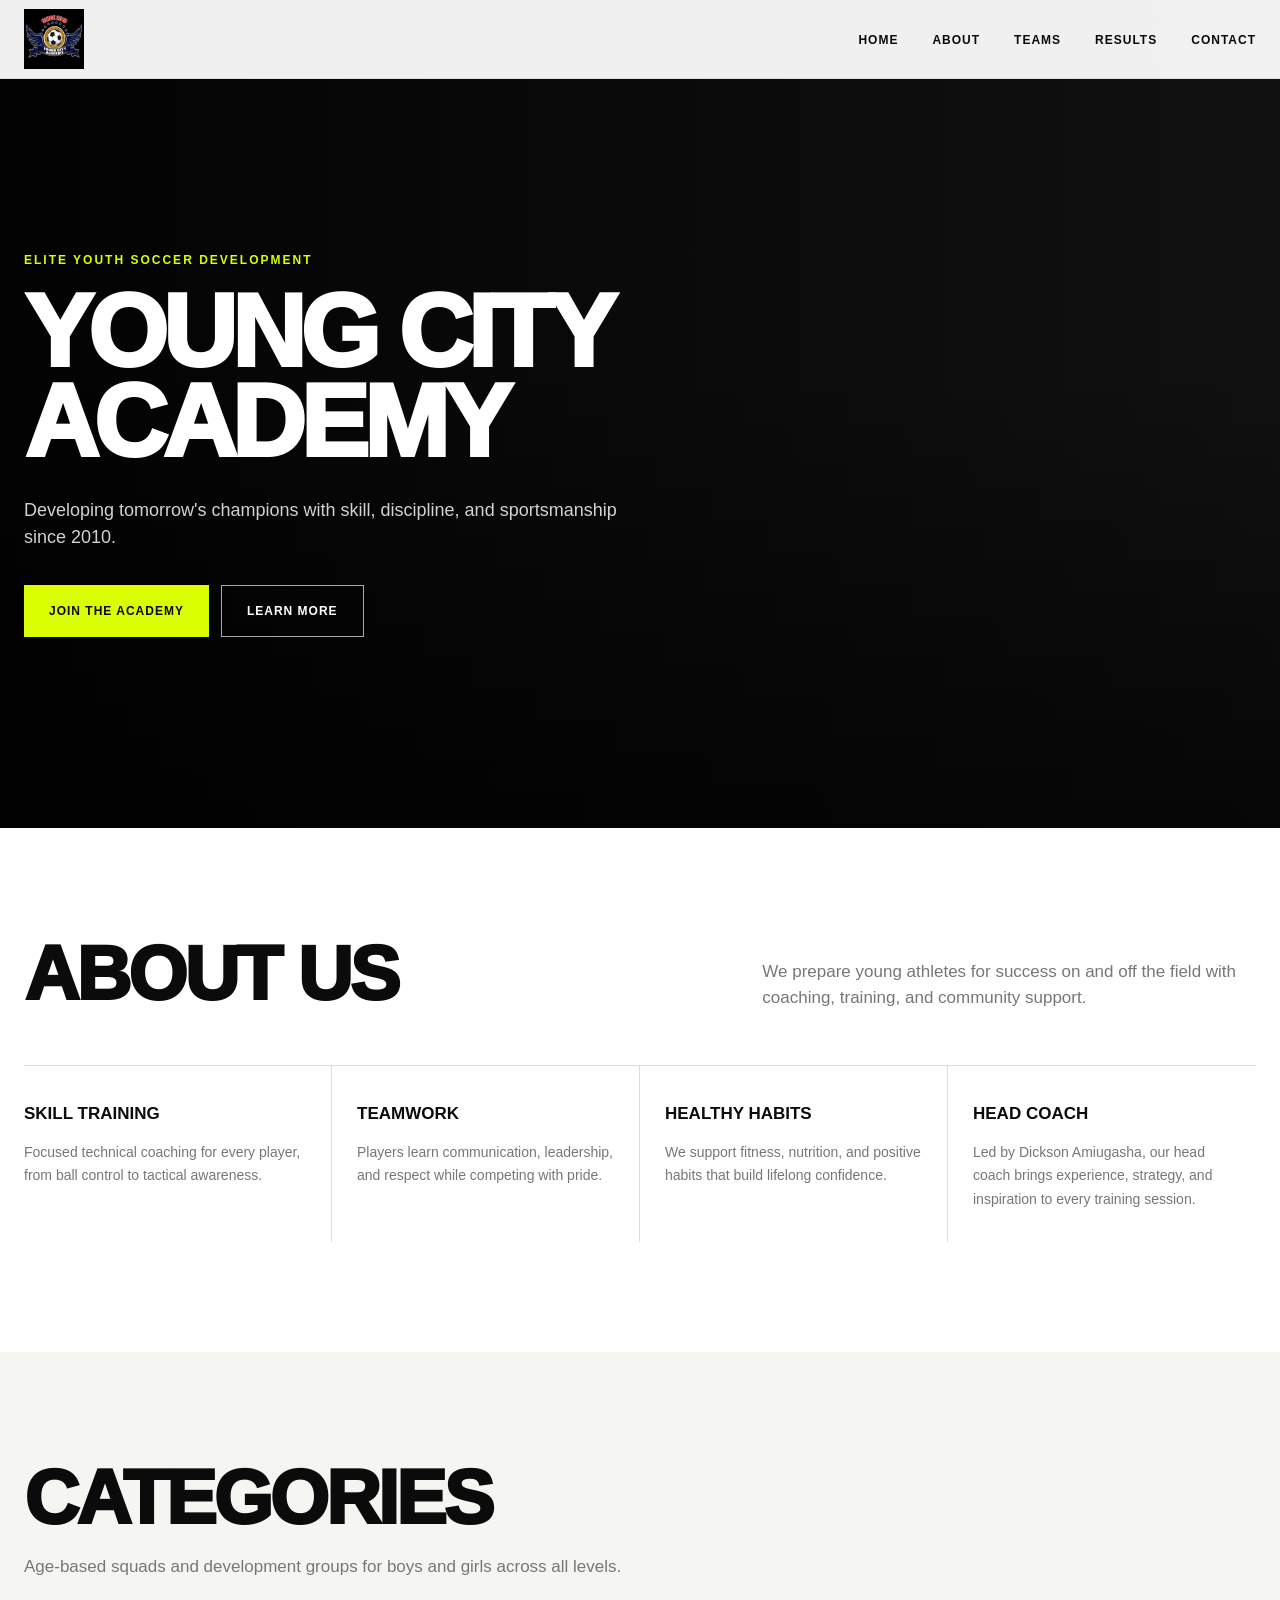
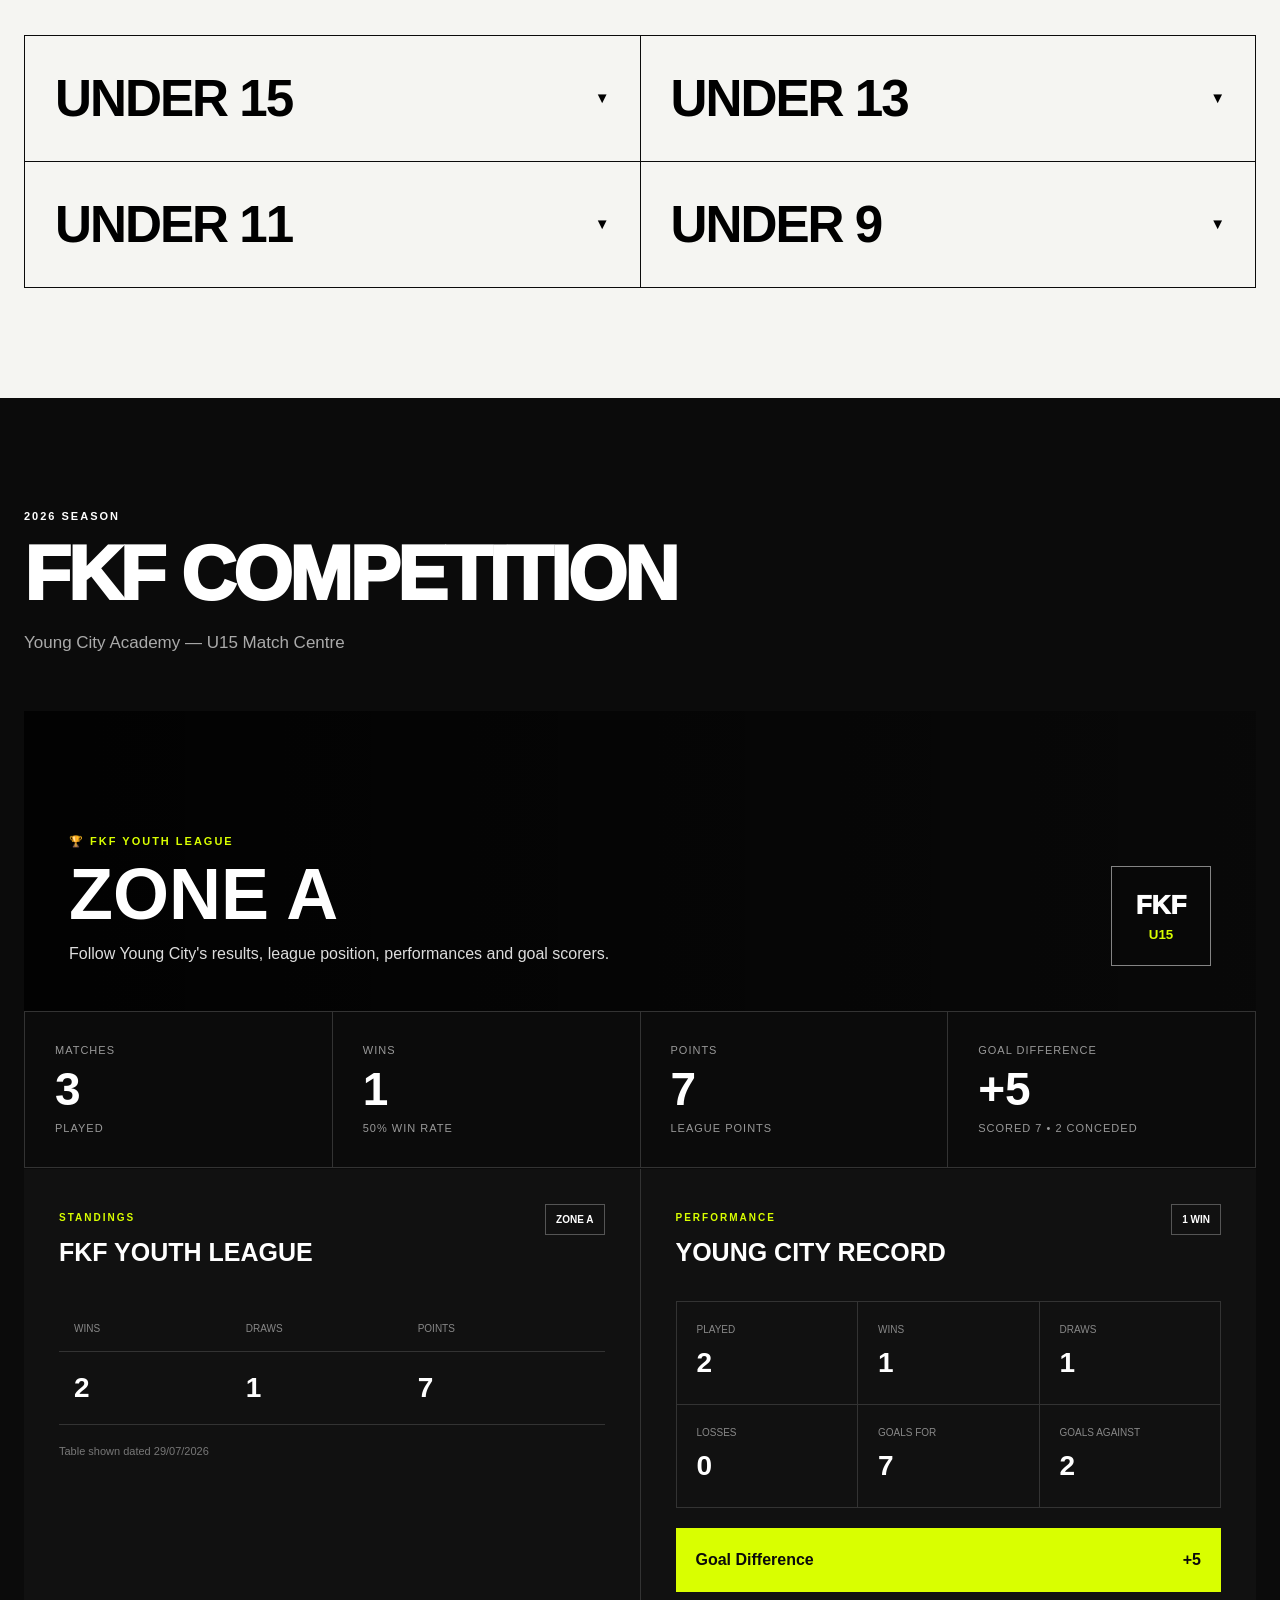
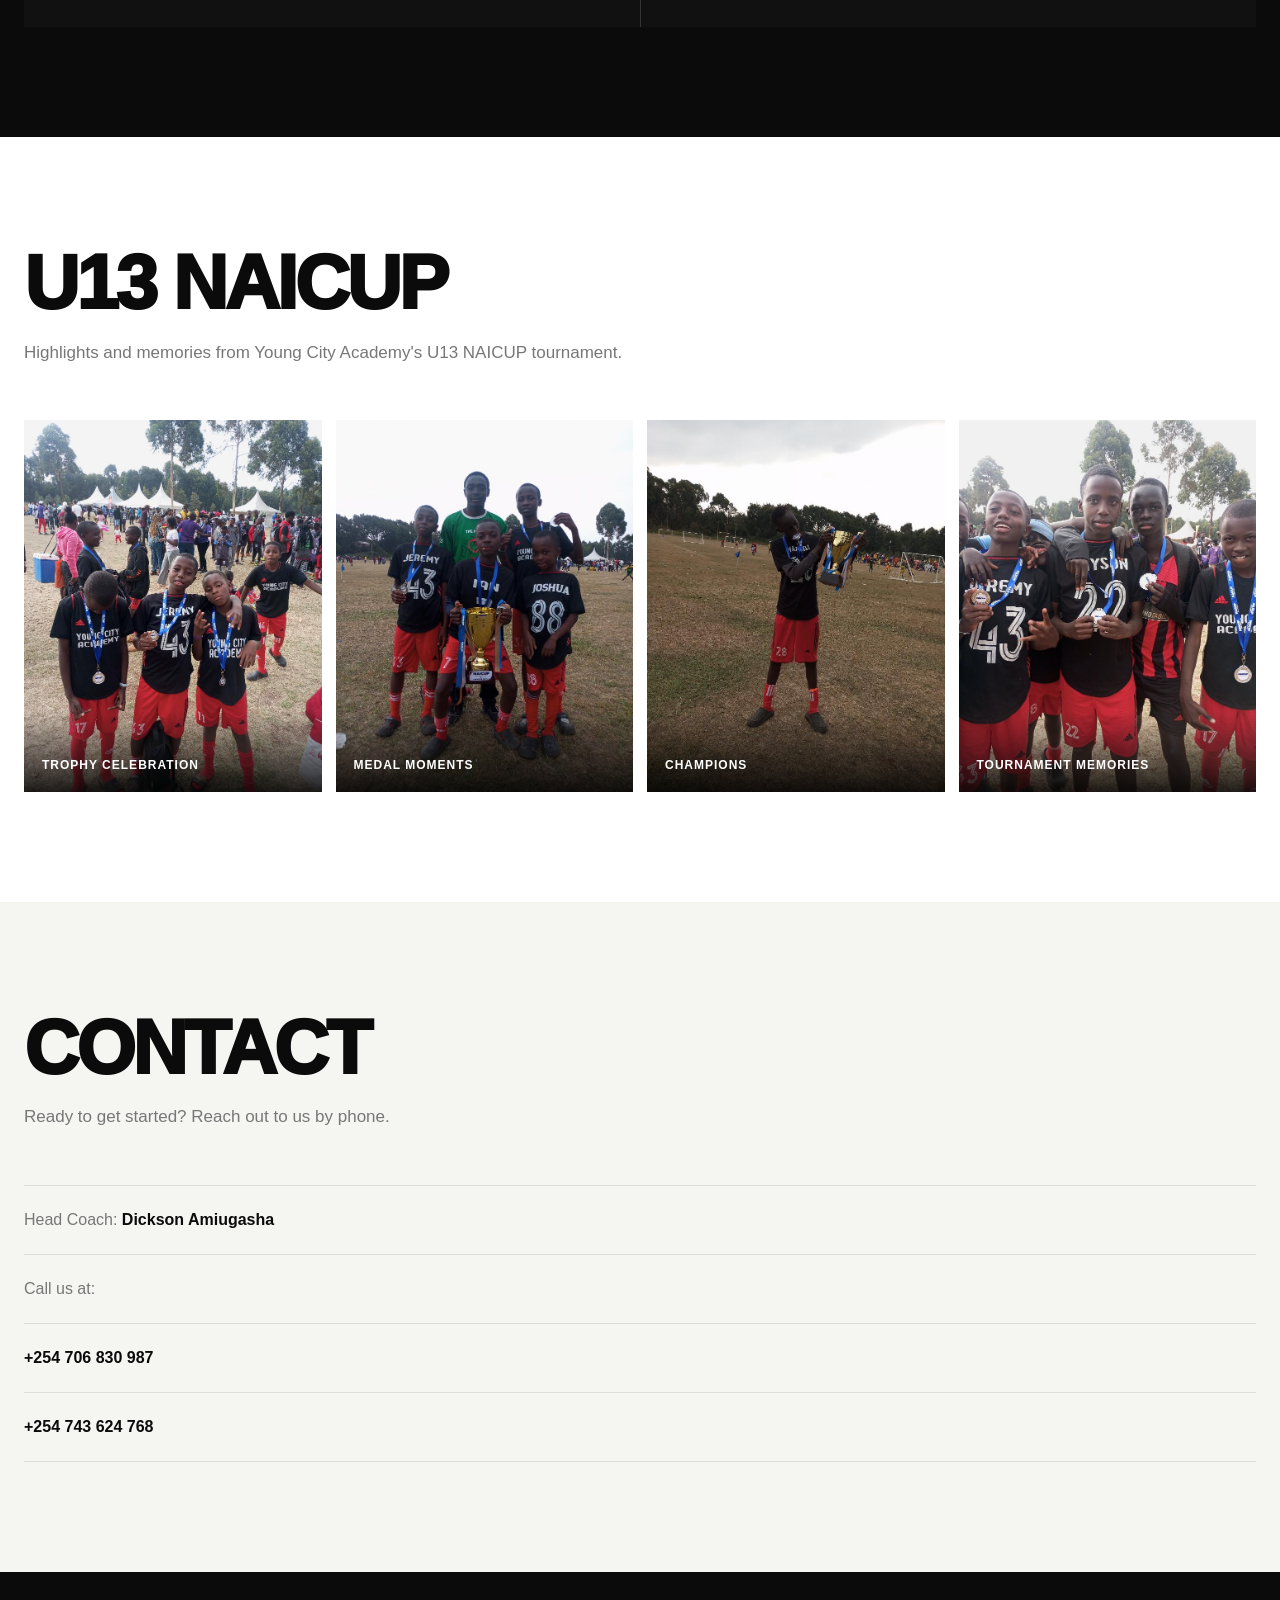
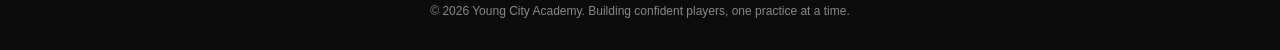
==== commit 557ed53a: "Update website" ====
--- a/index.html
+++ b/index.html
@@ -10,7 +10,9 @@
 <body>
     <header>
         <nav class="navbar">
-            <div class="logo">⚽ Young City Academy</div>
+            <div class="logo">
+    <img src="images/LOGO.jpg" alt="Young City Academy">
+</div>
             <button class="menu-toggle" aria-expanded="false" aria-label="Open menu">
                 <span></span>
                 <span></span>
@@ -65,8 +67,8 @@
         <section class="fkf-section" id="competitions">
             <div class="section-heading"><span class="section-tag">2026 SEASON</span><h2>FKF Competition</h2><p>Young City Academy — U15 Match Centre</p></div>
             <div class="fkf-hero"><div class="fkf-hero-content"><span class="competition-label">🏆 FKF YOUTH LEAGUE</span><h3>Zone A</h3><p>Follow Young City's results, league position, performances and goal scorers.</p></div><div class="fkf-badge"><span>FKF</span><small>U15</small></div></div>
-            <div class="fkf-stat-grid"><div class="fkf-stat"><span>Matches</span><strong>2</strong><small>Played</small></div><div class="fkf-stat"><span>Wins</span><strong>1</strong><small>50% win rate</small></div><div class="fkf-stat"><span>Points</span><strong>7</strong><small>League points</small></div><div class="fkf-stat"><span>Goal Difference</span><strong>+5</strong><small>7 scored • 2 conceded</small></div></div>
-            <div class="fkf-content-grid"><div class="fkf-card"><div class="fkf-card-header"><div><span class="mini-label">STANDINGS</span><h3>FKF Youth League</h3></div><span class="zone-label">ZONE A</span></div><div class="league-table"><div class="league-row league-header"><span>Wins</span><span>Draws</span><span>Points</span></div><div class="league-row first-place"><strong>1</strong><strong>1</strong><strong>7</strong></div></div><div class="table-date">Table shown dated 29/07/2026</div></div><div class="fkf-card"><div class="fkf-card-header"><div><span class="mini-label">PERFORMANCE</span><h3>Young City Record</h3></div><span class="form-badge">1 WIN</span></div><div class="record-box"><div class="record-item"><span>Played</span><strong>2</strong></div><div class="record-item"><span>Wins</span><strong>1</strong></div><div class="record-item"><span>Draws</span><strong>1</strong></div><div class="record-item"><span>Losses</span><strong>0</strong></div><div class="record-item"><span>Goals For</span><strong>7</strong></div><div class="record-item"><span>Goals Against</span><strong>2</strong></div></div><div class="goal-difference"><span>Goal Difference</span><strong>+5</strong></div></div></div>
+            <div class="fkf-stat-grid"><div class="fkf-stat"><span>Matches</span><strong>3</strong><small>Played</small></div><div class="fkf-stat"><span>Wins</span><strong>1</strong><small>50% win rate</small></div><div class="fkf-stat"><span>Points</span><strong>7</strong><small>League points</small></div><div class="fkf-stat"><span>Goal Difference</span><strong>+5</strong><small> scored 7 • 2 conceded</small></div></div>
+            <div class="fkf-content-grid"><div class="fkf-card"><div class="fkf-card-header"><div><span class="mini-label">STANDINGS</span><h3>FKF Youth League</h3></div><span class="zone-label">ZONE A</span></div><div class="league-table"><div class="league-row league-header"><span>Wins</span><span>Draws</span><span>Points</span></div><div class="league-row first-place"><strong>2</strong><strong>1</strong><strong>7</strong></div></div><div class="table-date">Table shown dated 29/07/2026</div></div><div class="fkf-card"><div class="fkf-card-header"><div><span class="mini-label">PERFORMANCE</span><h3>Young City Record</h3></div><span class="form-badge">1 WIN</span></div><div class="record-box"><div class="record-item"><span>Played</span><strong>2</strong></div><div class="record-item"><span>Wins</span><strong>1</strong></div><div class="record-item"><span>Draws</span><strong>1</strong></div><div class="record-item"><span>Losses</span><strong>0</strong></div><div class="record-item"><span>Goals For</span><strong>7</strong></div><div class="record-item"><span>Goals Against</span><strong>2</strong></div></div><div class="goal-difference"><span>Goal Difference</span><strong>+5</strong></div></div></div>
         </section>
 
         <section class="gallery-section" id="gallery"><div class="section-heading"><h2>U13 NAICUP</h2><p>Highlights and memories from Young City Academy's U13 NAICUP tournament.</p></div><div class="gallery-grid"><figure class="gallery-card"><img src="u13-naicup-1.jpg" alt="Young City Academy players celebrating with their tournament trophy" loading="lazy"><figcaption>Trophy Celebration</figcaption></figure><figure class="gallery-card"><img src="u13-naicup-2.jpg" alt="Young City Academy players wearing medals at the tournament" loading="lazy"><figcaption>Medal Moments</figcaption></figure><figure class="gallery-card"><img src="u13-naicup-3.jpg" alt="Young City Academy player proudly holding the tournament trophy" loading="lazy"><figcaption>Champions</figcaption></figure><figure class="gallery-card"><img src="u13-naicup-4..jpg" alt="Young City Academy players celebrating at the U13 NAICUP tournament" loading="lazy"><figcaption>Tournament Memories</figcaption></figure></div></section>
--- a/css/style.css
+++ b/css/style.css
@@ -932,4 +932,92 @@
         transition: none !important;
         animation: none !important;
     }
-}
+}.logo img {
+    width: 60px;
+    height: 60px;
+    object-fit: contain;
+}.match-top {
+    display: flex;
+    justify-content: space-between;
+    align-items: center;
+    margin-bottom: 25px;
+}
+
+.result-badge {
+    background: #16a34a;
+    color: white;
+    padding: 6px 12px;
+    border-radius: 20px;
+    font-size: 12px;
+    font-weight: 800;
+}
+
+.match-type {
+    color: #888;
+    font-size: 12px;
+    font-weight: 700;
+}
+
+.result-score {
+    display: grid;
+    grid-template-columns: 1fr auto 1fr;
+    align-items: center;
+    gap: 25px;
+    text-align: center;
+}
+
+.team {
+    display: flex;
+    flex-direction: column;
+    gap: 5px;
+}
+
+.team strong {
+    font-size: 20px;
+}
+
+.team span {
+    color: #888;
+    font-size: 13px;
+}
+
+.score-display {
+    font-size: 42px;
+    font-weight: 900;
+    white-space: nowrap;
+}
+
+.score-display span {
+    color: #999;
+    margin: 0 5px;
+}
+
+.result-detail {
+    margin-top: 25px;
+    padding-top: 20px;
+    border-top: 1px solid #eee;
+}
+
+.result-detail h4 {
+    font-size: 12px;
+    letter-spacing: 1px;
+    margin-bottom: 12px;
+}
+
+.result-detail p {
+    margin: 6px 0;
+    color: #555;
+}
+
+@media (max-width: 600px) {
+
+    .result-score {
+        grid-template-columns: 1fr;
+        gap: 12px;
+    }
+
+    .score-display {
+        font-size: 36px;
+    }
+
+}
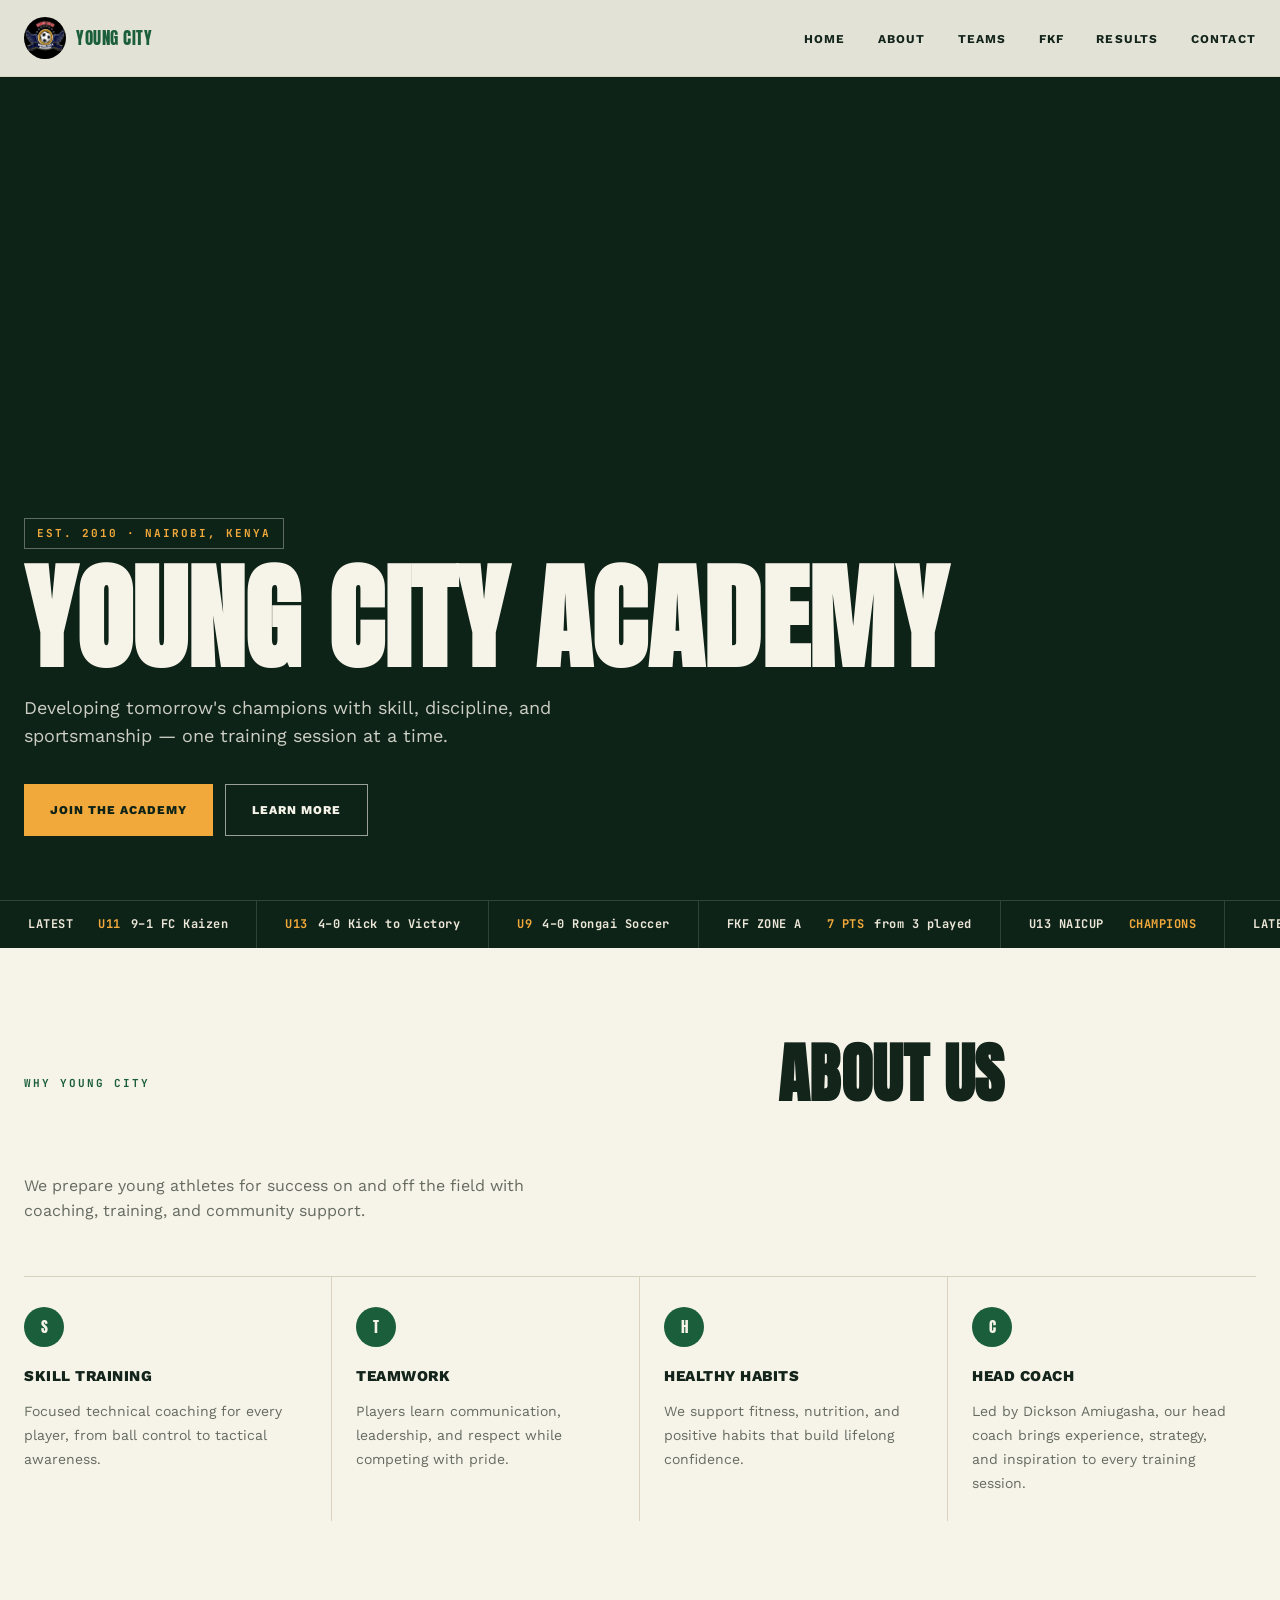
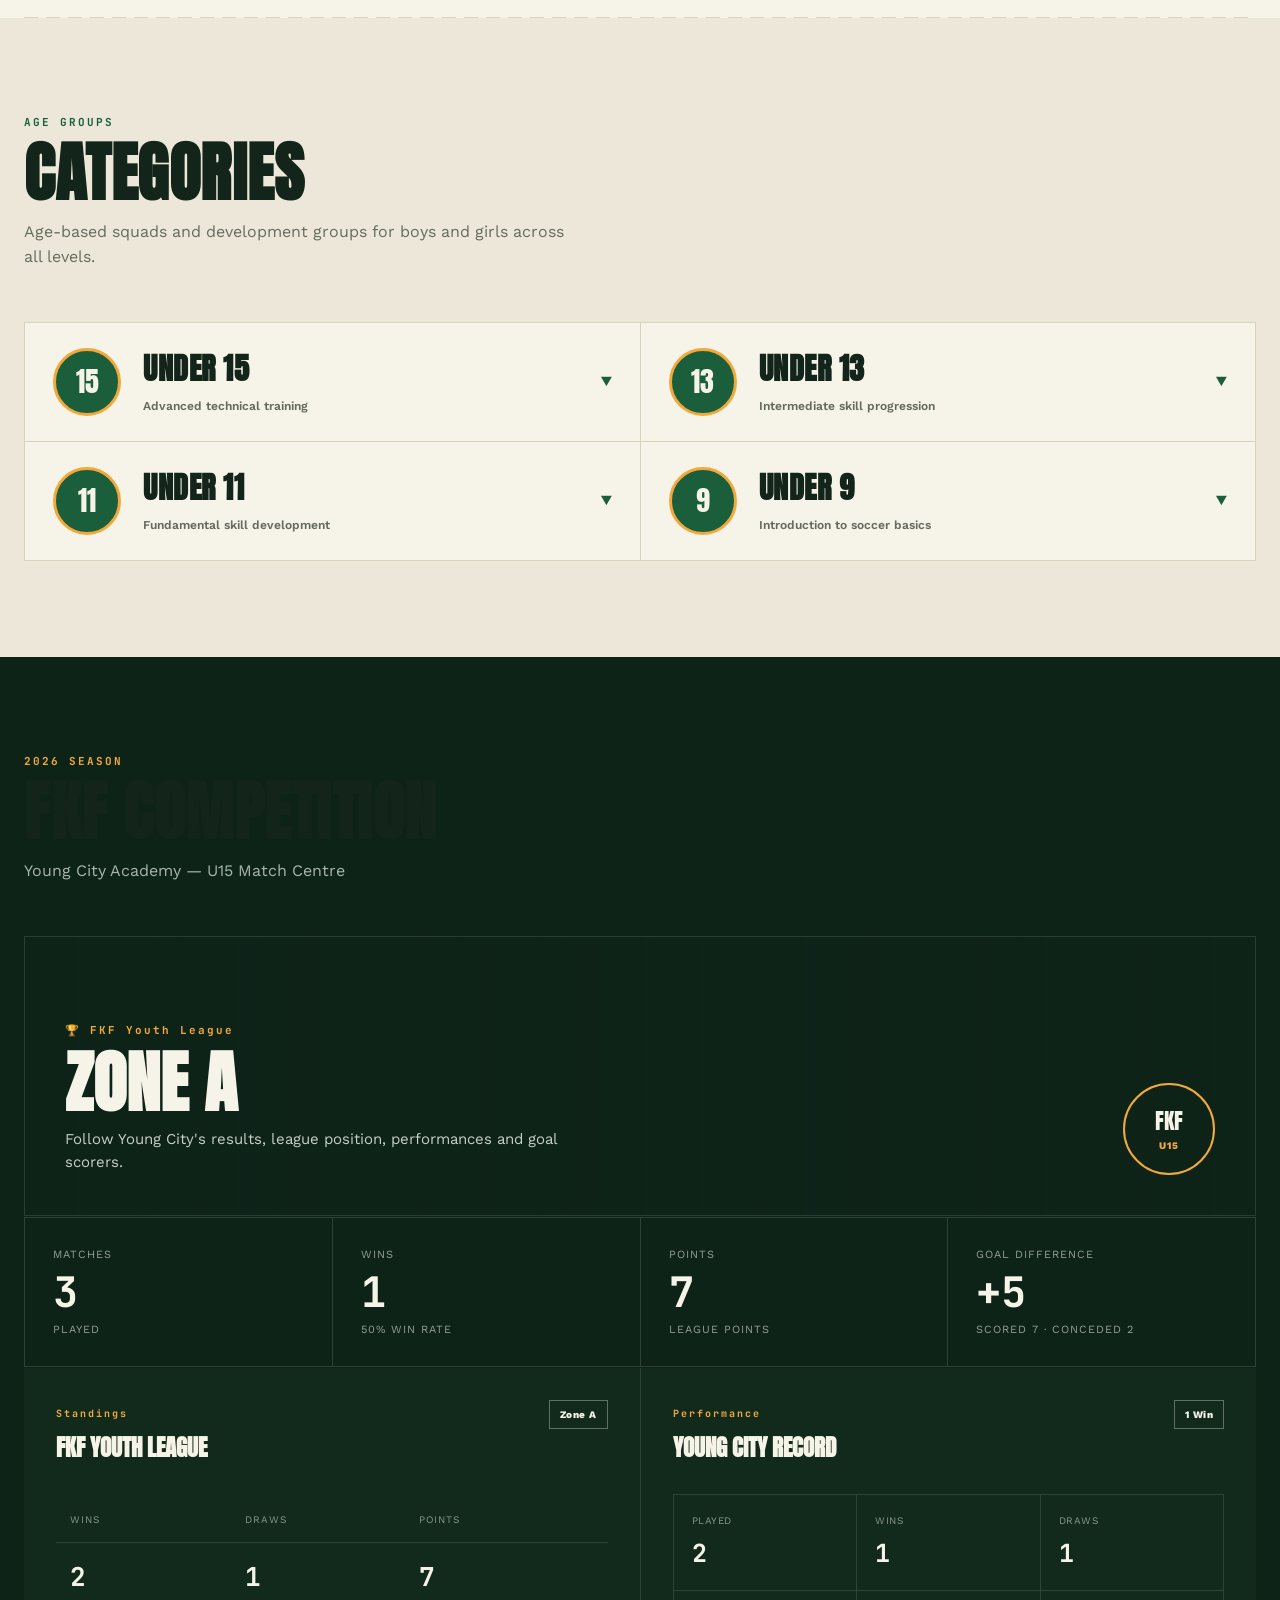
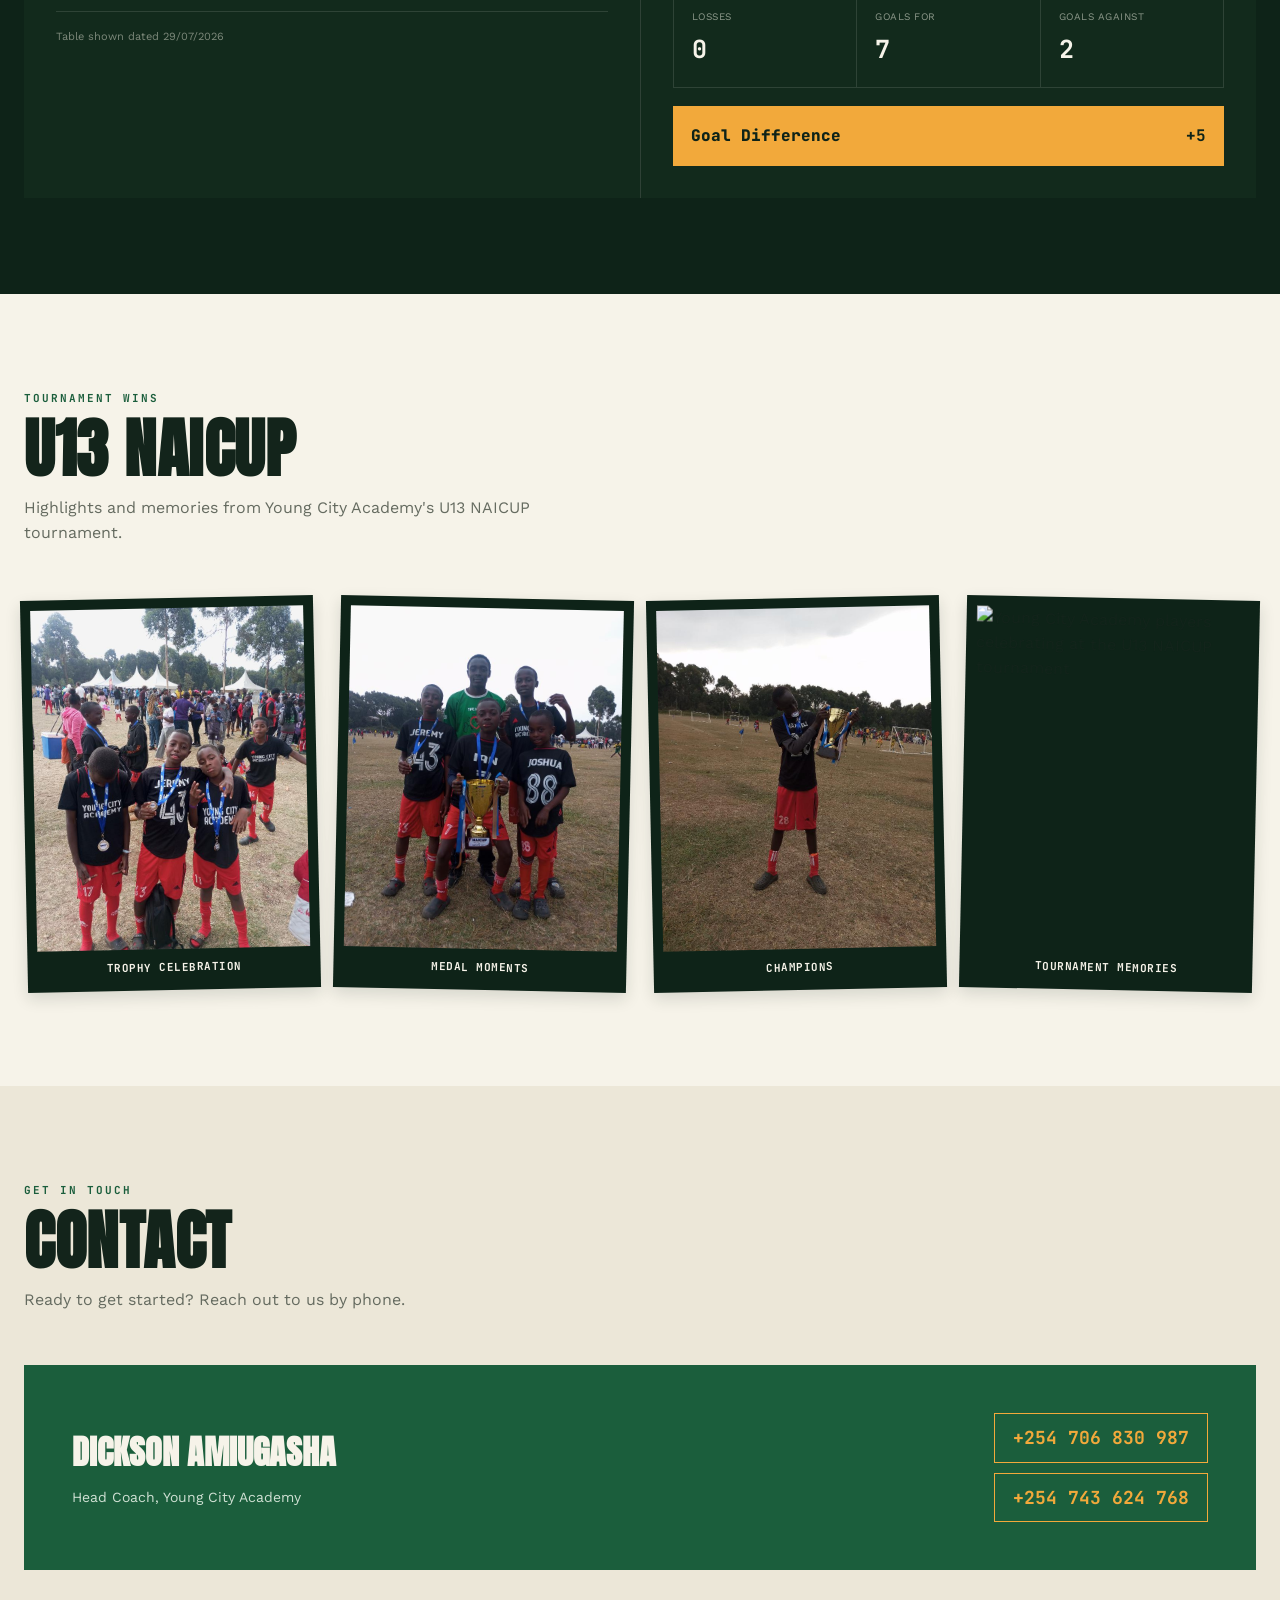
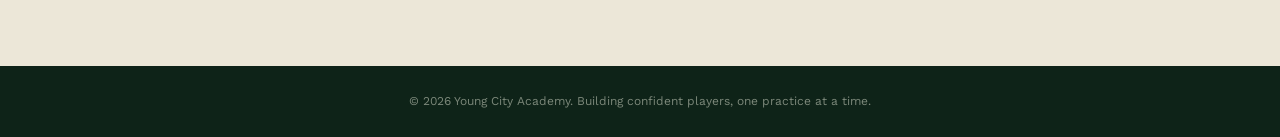
==== commit 74a0a3b7: "Update website" ====
--- a/index.html
+++ b/index.html
@@ -5,23 +5,24 @@
     <meta name="viewport" content="width=device-width, initial-scale=1.0">
     <meta name="google-site-verification" content="NITCo0eZs07eHHK-HEKWhjItGPiUtfrsUAQRAXgMXPc" />
     <title>Young City Academy</title>
+    <meta name="description" content="Young City Academy — youth soccer development in Nairobi since 2010. Skill training, teamwork and healthy habits for U9 to U15 players.">
     <link rel="stylesheet" href="css/style.css">
 </head>
 <body>
     <header>
         <nav class="navbar">
             <div class="logo">
-    <img src="images/LOGO.jpg" alt="Young City Academy">
-</div>
+                <img src="images/LOGO.jpg" alt="Young City Academy crest">
+                <span class="logo-text">Young City</span>
+            </div>
             <button class="menu-toggle" aria-expanded="false" aria-label="Open menu">
-                <span></span>
-                <span></span>
-                <span></span>
+                <span></span><span></span><span></span>
             </button>
             <ul class="nav-links">
                 <li><a href="#home">Home</a></li>
                 <li><a href="#about">About</a></li>
                 <li><a href="#category">Teams</a></li>
+                <li><a href="#competitions">FKF</a></li>
                 <li><a href="results.html">Results</a></li>
                 <li><a href="#contact">Contact</a></li>
             </ul>
@@ -31,9 +32,9 @@
     <main>
         <section class="hero" id="home">
             <div class="hero-content">
-                <p class="eyebrow">Elite youth soccer development</p>
+                <p class="eyebrow">Est. 2010 · Nairobi, Kenya</p>
                 <h1>Young City Academy</h1>
-                <p>Developing tomorrow's champions with skill, discipline, and sportsmanship since 2010.</p>
+                <p>Developing tomorrow's champions with skill, discipline, and sportsmanship — one training session at a time.</p>
                 <div class="buttons">
                     <a href="#contact" class="btn">Join the Academy</a>
                     <a href="#about" class="btn btn-outline">Learn More</a>
@@ -41,41 +42,247 @@
             </div>
         </section>
 
-        <section class="info-section" id="about">
-            <div class="section-heading">
+        <div class="ticker" aria-label="Latest results">
+            <div class="ticker-track">
+                <span>LATEST &nbsp;<b>U11</b> 9–1 FC Kaizen</span>
+                <span><b>U13</b> 4–0 Kick to Victory</span>
+                <span><b>U9</b> 4–0 Rongai Soccer</span>
+                <span>FKF ZONE A &nbsp;<b>7 PTS</b> from 3 played</span>
+                <span>U13 NAICUP &nbsp;<b>CHAMPIONS</b></span>
+                <span>LATEST &nbsp;<b>U11</b> 9–1 FC Kaizen</span>
+                <span><b>U13</b> 4–0 Kick to Victory</span>
+                <span><b>U9</b> 4–0 Rongai Soccer</span>
+                <span>FKF ZONE A &nbsp;<b>7 PTS</b> from 3 played</span>
+                <span>U13 NAICUP &nbsp;<b>CHAMPIONS</b></span>
+            </div>
+        </div>
+
+        <section class="block about" id="about">
+            <div class="wrap section-heading">
+                <span class="section-tag">Why Young City</span>
                 <h2>About Us</h2>
                 <p>We prepare young athletes for success on and off the field with coaching, training, and community support.</p>
             </div>
             <div class="info-grid">
-                <div class="info-card"><h3>Skill Training</h3><p>Focused technical coaching for every player, from ball control to tactical awareness.</p></div>
-                <div class="info-card"><h3>Teamwork</h3><p>Players learn communication, leadership, and respect while competing with pride.</p></div>
-                <div class="info-card"><h3>Healthy Habits</h3><p>We support fitness, nutrition, and positive habits that build lifelong confidence.</p></div>
-                <div class="info-card"><h3>Head Coach</h3><p>Led by Dickson Amiugasha, our head coach brings experience, strategy, and inspiration to every training session.</p></div>
-            </div>
-        </section>
-
-        <section class="teams-section" id="category">
-            <div class="section-heading"><h2>Categories</h2><p>Age-based squads and development groups for boys and girls across all levels.</p></div>
+                <div class="info-card">
+                    <div class="info-badge">S</div>
+                    <h3>Skill Training</h3>
+                    <p>Focused technical coaching for every player, from ball control to tactical awareness.</p>
+                </div>
+                <div class="info-card">
+                    <div class="info-badge">T</div>
+                    <h3>Teamwork</h3>
+                    <p>Players learn communication, leadership, and respect while competing with pride.</p>
+                </div>
+                <div class="info-card">
+                    <div class="info-badge">H</div>
+                    <h3>Healthy Habits</h3>
+                    <p>We support fitness, nutrition, and positive habits that build lifelong confidence.</p>
+                </div>
+                <div class="info-card">
+                    <div class="info-badge">C</div>
+                    <h3>Head Coach</h3>
+                    <p>Led by Dickson Amiugasha, our head coach brings experience, strategy, and inspiration to every training session.</p>
+                </div>
+            </div>
+        </section>
+
+        <div class="wrap"><div class="touchline"></div></div>
+
+        <section class="block teams" id="category">
+            <div class="wrap section-heading">
+                <span class="section-tag">Age Groups</span>
+                <h2>Categories</h2>
+                <p>Age-based squads and development groups for boys and girls across all levels.</p>
+            </div>
             <div class="team-grid">
-                <div class="team-accordion"><button class="team-accordion-button" data-team="u15"><h3>Under 15</h3><span class="accordion-icon">▼</span></button><div class="team-accordion-content" id="u15"><p>Training for players developing stronger skills and tactical awareness.</p><ul class="team-details"><li>Advanced technical training</li><li>Tactical positioning &amp; strategy</li><li>Competition preparation</li><li>Leadership development</li></ul></div></div>
-                <div class="team-accordion"><button class="team-accordion-button" data-team="u13"><h3>Under 13</h3><span class="accordion-icon">▼</span></button><div class="team-accordion-content" id="u13"><p>Focused development with more structured sessions for growing athletes.</p><ul class="team-details"><li>Intermediate skill progression</li><li>Match fitness training</li><li>Team coordination exercises</li><li>Youth tournament participation</li></ul></div></div>
-                <div class="team-accordion"><button class="team-accordion-button" data-team="u11"><h3>Under 11</h3><span class="accordion-icon">▼</span></button><div class="team-accordion-content" id="u11"><p>Fun, skill-building practices for players building confidence on the field.</p><ul class="team-details"><li>Fundamental skill development</li><li>Ball control &amp; passing</li><li>Fun-focused training</li><li>Building player confidence</li></ul></div></div>
-                <div class="team-accordion"><button class="team-accordion-button" data-team="u9"><h3>Under 9</h3><span class="accordion-icon">▼</span></button><div class="team-accordion-content" id="u9"><p>Early introduction to soccer fundamentals, teamwork, and play.</p><ul class="team-details"><li>Introduction to soccer basics</li><li>Ball awareness &amp; handling</li><li>Teamwork introduction</li><li>Fun &amp; enjoyment first</li></ul></div></div>
-            </div>
-        </section>
-
-        <section class="fkf-section" id="competitions">
-            <div class="section-heading"><span class="section-tag">2026 SEASON</span><h2>FKF Competition</h2><p>Young City Academy — U15 Match Centre</p></div>
-            <div class="fkf-hero"><div class="fkf-hero-content"><span class="competition-label">🏆 FKF YOUTH LEAGUE</span><h3>Zone A</h3><p>Follow Young City's results, league position, performances and goal scorers.</p></div><div class="fkf-badge"><span>FKF</span><small>U15</small></div></div>
-            <div class="fkf-stat-grid"><div class="fkf-stat"><span>Matches</span><strong>3</strong><small>Played</small></div><div class="fkf-stat"><span>Wins</span><strong>1</strong><small>50% win rate</small></div><div class="fkf-stat"><span>Points</span><strong>7</strong><small>League points</small></div><div class="fkf-stat"><span>Goal Difference</span><strong>+5</strong><small> scored 7 • 2 conceded</small></div></div>
-            <div class="fkf-content-grid"><div class="fkf-card"><div class="fkf-card-header"><div><span class="mini-label">STANDINGS</span><h3>FKF Youth League</h3></div><span class="zone-label">ZONE A</span></div><div class="league-table"><div class="league-row league-header"><span>Wins</span><span>Draws</span><span>Points</span></div><div class="league-row first-place"><strong>2</strong><strong>1</strong><strong>7</strong></div></div><div class="table-date">Table shown dated 29/07/2026</div></div><div class="fkf-card"><div class="fkf-card-header"><div><span class="mini-label">PERFORMANCE</span><h3>Young City Record</h3></div><span class="form-badge">1 WIN</span></div><div class="record-box"><div class="record-item"><span>Played</span><strong>2</strong></div><div class="record-item"><span>Wins</span><strong>1</strong></div><div class="record-item"><span>Draws</span><strong>1</strong></div><div class="record-item"><span>Losses</span><strong>0</strong></div><div class="record-item"><span>Goals For</span><strong>7</strong></div><div class="record-item"><span>Goals Against</span><strong>2</strong></div></div><div class="goal-difference"><span>Goal Difference</span><strong>+5</strong></div></div></div>
-        </section>
-
-        <section class="gallery-section" id="gallery"><div class="section-heading"><h2>U13 NAICUP</h2><p>Highlights and memories from Young City Academy's U13 NAICUP tournament.</p></div><div class="gallery-grid"><figure class="gallery-card"><img src="u13-naicup-1.jpg" alt="Young City Academy players celebrating with their tournament trophy" loading="lazy"><figcaption>Trophy Celebration</figcaption></figure><figure class="gallery-card"><img src="u13-naicup-2.jpg" alt="Young City Academy players wearing medals at the tournament" loading="lazy"><figcaption>Medal Moments</figcaption></figure><figure class="gallery-card"><img src="u13-naicup-3.jpg" alt="Young City Academy player proudly holding the tournament trophy" loading="lazy"><figcaption>Champions</figcaption></figure><figure class="gallery-card"><img src="u13-naicup-4..jpg" alt="Young City Academy players celebrating at the U13 NAICUP tournament" loading="lazy"><figcaption>Tournament Memories</figcaption></figure></div></section>
-
-        <section class="contact-section" id="contact"><div class="section-heading"><h2>Contact</h2><p>Ready to get started? Reach out to us by phone.</p></div><div class="contact-list"><p>Head Coach: <strong>Dickson Amiugasha</strong></p><p>Call us at:</p><ul><li><strong>+254 706 830 987</strong></li><li><strong>+254 743 624 768</strong></li></ul></div></section>
+
+                <div class="team-accordion">
+                    <button class="team-accordion-button" data-team="u15" aria-expanded="false">
+                        <span class="jersey-number">15</span>
+                        <span class="team-heading">
+                            <h3>Under 15</h3>
+                            <span class="team-sub">Advanced technical training</span>
+                        </span>
+                        <span class="accordion-icon">▼</span>
+                    </button>
+                    <div class="team-accordion-content" id="u15">
+                        <p>Training for players developing stronger skills and tactical awareness.</p>
+                        <ul class="team-details">
+                            <li>Advanced technical training</li>
+                            <li>Tactical positioning &amp; strategy</li>
+                            <li>Competition preparation</li>
+                            <li>Leadership development</li>
+                        </ul>
+                    </div>
+                </div>
+
+                <div class="team-accordion">
+                    <button class="team-accordion-button" data-team="u13" aria-expanded="false">
+                        <span class="jersey-number">13</span>
+                        <span class="team-heading">
+                            <h3>Under 13</h3>
+                            <span class="team-sub">Intermediate skill progression</span>
+                        </span>
+                        <span class="accordion-icon">▼</span>
+                    </button>
+                    <div class="team-accordion-content" id="u13">
+                        <p>Focused development with more structured sessions for growing athletes.</p>
+                        <ul class="team-details">
+                            <li>Intermediate skill progression</li>
+                            <li>Match fitness training</li>
+                            <li>Team coordination exercises</li>
+                            <li>Youth tournament participation</li>
+                        </ul>
+                    </div>
+                </div>
+
+                <div class="team-accordion">
+                    <button class="team-accordion-button" data-team="u11" aria-expanded="false">
+                        <span class="jersey-number">11</span>
+                        <span class="team-heading">
+                            <h3>Under 11</h3>
+                            <span class="team-sub">Fundamental skill development</span>
+                        </span>
+                        <span class="accordion-icon">▼</span>
+                    </button>
+                    <div class="team-accordion-content" id="u11">
+                        <p>Fun, skill-building practices for players building confidence on the field.</p>
+                        <ul class="team-details">
+                            <li>Fundamental skill development</li>
+                            <li>Ball control &amp; passing</li>
+                            <li>Fun-focused training</li>
+                            <li>Building player confidence</li>
+                        </ul>
+                    </div>
+                </div>
+
+                <div class="team-accordion">
+                    <button class="team-accordion-button" data-team="u9" aria-expanded="false">
+                        <span class="jersey-number">9</span>
+                        <span class="team-heading">
+                            <h3>Under 9</h3>
+                            <span class="team-sub">Introduction to soccer basics</span>
+                        </span>
+                        <span class="accordion-icon">▼</span>
+                    </button>
+                    <div class="team-accordion-content" id="u9">
+                        <p>Early introduction to soccer fundamentals, teamwork, and play.</p>
+                        <ul class="team-details">
+                            <li>Introduction to soccer basics</li>
+                            <li>Ball awareness &amp; handling</li>
+                            <li>Teamwork introduction</li>
+                            <li>Fun &amp; enjoyment first</li>
+                        </ul>
+                    </div>
+                </div>
+
+            </div>
+        </section>
+
+        <section class="block fkf" id="competitions">
+            <div class="wrap section-heading">
+                <span class="section-tag">2026 Season</span>
+                <h2>FKF Competition</h2>
+                <p>Young City Academy — U15 Match Centre</p>
+            </div>
+
+            <div class="fkf-hero">
+                <div class="fkf-hero-content">
+                    <span class="competition-label">🏆 FKF Youth League</span>
+                    <h3>Zone A</h3>
+                    <p>Follow Young City's results, league position, performances and goal scorers.</p>
+                </div>
+                <div class="fkf-badge"><span>FKF</span><small>U15</small></div>
+            </div>
+
+            <div class="fkf-stat-grid">
+                <div class="fkf-stat"><span>Matches</span><strong>3</strong><small>Played</small></div>
+                <div class="fkf-stat"><span>Wins</span><strong>1</strong><small>50% win rate</small></div>
+                <div class="fkf-stat"><span>Points</span><strong>7</strong><small>League points</small></div>
+                <div class="fkf-stat"><span>Goal Difference</span><strong>+5</strong><small>Scored 7 · Conceded 2</small></div>
+            </div>
+
+            <div class="fkf-content-grid">
+                <div class="fkf-card">
+                    <div class="fkf-card-header">
+                        <div><span class="mini-label">Standings</span><h3>FKF Youth League</h3></div>
+                        <span class="zone-label">Zone A</span>
+                    </div>
+                    <div class="league-table">
+                        <div class="league-row league-header"><span>Wins</span><span>Draws</span><span>Points</span></div>
+                        <div class="league-row first-place"><strong>2</strong><strong>1</strong><strong>7</strong></div>
+                    </div>
+                    <div class="table-date">Table shown dated 29/07/2026</div>
+                </div>
+
+                <div class="fkf-card">
+                    <div class="fkf-card-header">
+                        <div><span class="mini-label">Performance</span><h3>Young City Record</h3></div>
+                        <span class="form-badge">1 Win</span>
+                    </div>
+                    <div class="record-box">
+                        <div class="record-item"><span>Played</span><strong>2</strong></div>
+                        <div class="record-item"><span>Wins</span><strong>1</strong></div>
+                        <div class="record-item"><span>Draws</span><strong>1</strong></div>
+                        <div class="record-item"><span>Losses</span><strong>0</strong></div>
+                        <div class="record-item"><span>Goals For</span><strong>7</strong></div>
+                        <div class="record-item"><span>Goals Against</span><strong>2</strong></div>
+                    </div>
+                    <div class="goal-difference"><span>Goal Difference</span><strong>+5</strong></div>
+                </div>
+            </div>
+        </section>
+
+        <section class="block gallery" id="gallery">
+            <div class="wrap section-heading">
+                <span class="section-tag">Tournament Wins</span>
+                <h2>U13 NAICUP</h2>
+                <p>Highlights and memories from Young City Academy's U13 NAICUP tournament.</p>
+            </div>
+            <div class="gallery-grid">
+                <figure class="gallery-card">
+                    <img src="u13-naicup-1.jpg" alt="Young City Academy players celebrating with their tournament trophy" loading="lazy">
+                    <figcaption>Trophy Celebration</figcaption>
+                </figure>
+                <figure class="gallery-card">
+                    <img src="u13-naicup-2.jpg" alt="Young City Academy players wearing medals at the tournament" loading="lazy">
+                    <figcaption>Medal Moments</figcaption>
+                </figure>
+                <figure class="gallery-card">
+                    <img src="u13-naicup-3.jpg" alt="Young City Academy player proudly holding the tournament trophy" loading="lazy">
+                    <figcaption>Champions</figcaption>
+                </figure>
+                <figure class="gallery-card">
+                    <img src="u13-naicup-4.jpg" alt="Young City Academy players celebrating at the U13 NAICUP tournament" loading="lazy">
+                    <figcaption>Tournament Memories</figcaption>
+                </figure>
+            </div>
+        </section>
+
+        <section class="block contact" id="contact">
+            <div class="wrap section-heading">
+                <span class="section-tag">Get In Touch</span>
+                <h2>Contact</h2>
+                <p>Ready to get started? Reach out to us by phone.</p>
+            </div>
+            <div class="contact-card">
+                <div>
+                    <h3>Dickson Amiugasha</h3>
+                    <p>Head Coach, Young City Academy</p>
+                </div>
+                <div class="contact-phones">
+                    <a href="tel:+254706830987">+254 706 830 987</a>
+                    <a href="tel:+254743624768">+254 743 624 768</a>
+                </div>
+            </div>
+        </section>
     </main>
-    <footer><p>© 2026 Young City Academy. Building confident players, one practice at a time.</p></footer>
+
+    <footer>
+        <p>© 2026 Young City Academy. Building confident players, one practice at a time.</p>
+    </footer>
+
     <script src="js/script.js"></script>
 </body>
 </html>
--- a/css/style.css
+++ b/css/style.css
@@ -1,155 +1,127 @@
+
 /* =========================================================
-   YOUNG CITY ACADEMY
-   Modern Editorial Football Academy Design
+   YOUNG CITY ACADEMY — 2026 Redesign
+   Concept: matchday scoreboard meets grassroots pitch.
+   Palette pulled from turf, chalk lines and a Nairobi sun,
+   not from a generic dark/acid-green sports-tech look.
    ========================================================= */
 
+@import url('https://fonts.googleapis.com/css2?family=Anton&family=Work+Sans:ital,wght@0,400;0,500;0,600;0,700;0,800;1,500&family=JetBrains+Mono:wght@500;700&display=swap');
+
 :root {
-    --black: #0b0b0b;
-    --dark: #111111;
-    --white: #ffffff;
-    --off-white: #f5f5f2;
-    --grey: #777;
-    --light-grey: #deded8;
-    --accent: #d9ff00;
-    --accent-dark: #b8db00;
-
-    --container: 1320px;
-    --section-padding: 110px;
-    --radius: 2px;
-
-    --font: Inter, Arial, Helvetica, sans-serif;
+    --pitch:        #1B5E3C;   /* deep grass green — primary */
+    --pitch-light:  #2C7A4F;
+    --pitch-dark:   #0E2318;   /* pitch at dusk — dark sections */
+    --chalk:        #F6F3E9;   /* chalk-lined pitch — page background */
+    --chalk-dim:    #ECE7D8;
+    --gold:         #F2A93B;   /* touchline sun / kit trim — accent */
+    --gold-dark:    #D9922A;
+    --ink:          #13241B;   /* near-black green — body text */
+    --grey:         #656b60;   /* muted secondary text */
+    --line:         #D9D2BC;   /* hairline rule, warm chalk-grey */
+    --brick:        #A8452E;   /* used only for losses, sparingly */
+
+    --container: 1240px;
+    --pad: 96px;
+
+    --font-display: 'Anton', Impact, sans-serif;
+    --font-body: 'Work Sans', Arial, Helvetica, sans-serif;
+    --font-mono: 'JetBrains Mono', 'Courier New', monospace;
 }
 
 /* =========================
    RESET
    ========================= */
 
-* {
-    margin: 0;
-    padding: 0;
-    box-sizing: border-box;
-}
-
-html {
-    scroll-behavior: smooth;
-}
+* { margin: 0; padding: 0; box-sizing: border-box; }
+html { scroll-behavior: smooth; }
 
 body {
-    font-family: var(--font);
-    background: var(--white);
-    color: var(--black);
-    line-height: 1.5;
+    font-family: var(--font-body);
+    background: var(--chalk);
+    color: var(--ink);
+    line-height: 1.55;
     overflow-x: hidden;
 }
 
-img {
-    max-width: 100%;
-    display: block;
-}
-
-a {
-    color: inherit;
-    text-decoration: none;
-}
-
-button {
-    font: inherit;
-}
-
-/* =========================
-   GLOBAL CONTAINER
-   ========================= */
-
-.navbar,
-section > .section-heading,
-.info-grid,
-.team-grid,
-.fkf-hero,
-.fkf-stat-grid,
-.fkf-content-grid,
-.gallery-grid,
-.contact-list {
+img { max-width: 100%; display: block; }
+a { color: inherit; text-decoration: none; }
+button { font: inherit; }
+ul { list-style: none; }
+
+.wrap {
     width: min(calc(100% - 48px), var(--container));
-    margin-left: auto;
-    margin-right: auto;
-}
-
-/* =========================
-   HEADER
+    margin-inline: auto;
+}
+
+/* =========================
+   HEADER / NAV
    ========================= */
 
 header {
     position: fixed;
-    top: 0;
-    left: 0;
-    width: 100%;
+    inset: 0 0 auto 0;
     z-index: 1000;
-    background: rgba(255, 255, 255, 0.94);
-    backdrop-filter: blur(14px);
-    border-bottom: 1px solid rgba(0, 0, 0, 0.08);
+    background: rgba(246, 243, 233, 0.92);
+    backdrop-filter: blur(10px);
+    border-bottom: 1px solid var(--line);
 }
 
 .navbar {
-    min-height: 78px;
+    width: min(calc(100% - 48px), var(--container));
+    margin-inline: auto;
+    min-height: 76px;
     display: flex;
     align-items: center;
     justify-content: space-between;
 }
 
-.logo {
+.logo { display: flex; align-items: center; gap: 10px; }
+.logo img { width: 42px; height: 42px; object-fit: contain; border-radius: 50%; }
+.logo-text {
+    font-family: var(--font-display);
     font-size: 17px;
-    font-weight: 900;
-    letter-spacing: -0.5px;
-    text-transform: uppercase;
-}
-
-.nav-links {
-    list-style: none;
-    display: flex;
-    align-items: center;
-    gap: 34px;
-}
+    letter-spacing: 0.5px;
+    text-transform: uppercase;
+    color: var(--pitch);
+}
+
+.nav-links { display: flex; align-items: center; gap: 32px; }
 
 .nav-links a {
     position: relative;
     font-size: 12px;
-    font-weight: 800;
-    letter-spacing: 1px;
-    text-transform: uppercase;
+    font-weight: 700;
+    letter-spacing: 1.2px;
+    text-transform: uppercase;
+    color: var(--ink);
+    padding-bottom: 4px;
 }
 
 .nav-links a::after {
     content: "";
     position: absolute;
-    bottom: -7px;
-    left: 0;
-    width: 0;
-    height: 2px;
-    background: var(--black);
+    left: 0; bottom: 0;
+    width: 0; height: 2px;
+    background: var(--gold);
     transition: width 0.25s ease;
 }
 
-.nav-links a:hover::after {
-    width: 100%;
-}
-
-/* Mobile menu button */
+.nav-links a:hover::after { width: 100%; }
 
 .menu-toggle {
     display: none;
     border: 0;
     background: transparent;
-    width: 42px;
-    height: 42px;
+    width: 40px; height: 40px;
     cursor: pointer;
 }
 
 .menu-toggle span {
     display: block;
-    width: 23px;
-    height: 2px;
+    width: 22px; height: 2px;
     margin: 5px auto;
-    background: var(--black);
+    background: var(--ink);
 }
 
 /* =========================
@@ -157,352 +129,368 @@
    ========================= */
 
 .hero {
-    min-height: 92vh;
-    padding: 150px 24px 90px;
-    display: flex;
-    align-items: flex-end;
+    min-height: 100vh;
+    padding: 150px 24px 0;
+    display: flex;
+    flex-direction: column;
+    justify-content: flex-end;
     position: relative;
     overflow: hidden;
-
     background:
-        linear-gradient(
-            90deg,
-            rgba(0, 0, 0, 0.88) 0%,
-            rgba(0, 0, 0, 0.55) 48%,
-            rgba(0, 0, 0, 0.2) 100%
-        ),
-        linear-gradient(
-            0deg,
-            rgba(0, 0, 0, 0.65),
-            transparent 55%
-        ),
+        linear-gradient(180deg, rgba(14,35,24,0.55) 0%, rgba(14,35,24,0.88) 78%, var(--pitch-dark) 100%),
         url("../hero.jpg") center/cover no-repeat;
-
-    background-color: #151515;
-}
-
-.hero-content {
-    width: min(100%, var(--container));
-    margin: auto;
-    color: var(--white);
-}
+    background-color: var(--pitch-dark);
+    color: var(--chalk);
+}
+
+.hero-content { width: min(100%, var(--container)); margin-inline: auto; padding-bottom: 64px; }
 
 .eyebrow {
-    margin-bottom: 18px;
-    color: var(--accent);
-    font-size: 12px;
-    font-weight: 900;
+    display: inline-block;
+    margin-bottom: 20px;
+    padding: 6px 12px;
+    border: 1px solid rgba(246,243,233,0.35);
+    color: var(--gold);
+    font-family: var(--font-mono);
+    font-size: 11px;
+    font-weight: 700;
     letter-spacing: 2px;
     text-transform: uppercase;
 }
 
 .hero h1 {
-    max-width: 950px;
-    font-size: clamp(56px, 8vw, 112px);
-    line-height: 0.88;
-    letter-spacing: -5px;
-    font-weight: 950;
+    font-family: var(--font-display);
+    max-width: 980px;
+    font-size: clamp(52px, 9vw, 118px);
+    line-height: 0.86;
+    letter-spacing: 0.5px;
     text-transform: uppercase;
 }
 
 .hero-content > p:not(.eyebrow) {
-    max-width: 620px;
-    margin-top: 30px;
-    color: rgba(255,255,255,0.82);
+    max-width: 560px;
+    margin-top: 26px;
+    color: rgba(246,243,233,0.82);
     font-size: 18px;
 }
 
-.buttons {
-    display: flex;
-    gap: 12px;
-    margin-top: 34px;
-}
+.buttons { display: flex; gap: 12px; margin-top: 34px; flex-wrap: wrap; }
 
 .btn {
     display: inline-flex;
     align-items: center;
     justify-content: center;
     min-height: 52px;
-    padding: 0 25px;
-    background: var(--accent);
-    color: var(--black);
+    padding: 0 26px;
+    background: var(--gold);
+    color: var(--pitch-dark);
     font-size: 12px;
-    font-weight: 900;
+    font-weight: 800;
     letter-spacing: 1px;
     text-transform: uppercase;
     transition: transform 0.2s ease, background 0.2s ease;
 }
 
-.btn:hover {
-    transform: translateY(-3px);
-    background: var(--white);
-}
+.btn:hover { transform: translateY(-3px); background: var(--chalk); }
 
 .btn-outline {
     background: transparent;
-    color: var(--white);
-    border: 1px solid rgba(255,255,255,0.65);
-}
-
-.btn-outline:hover {
-    color: var(--black);
-    background: var(--white);
-}
-
-/* =========================
-   GENERAL SECTIONS
-   ========================= */
-
-.info-section,
-.teams-section,
-.fkf-section,
-.gallery-section,
-.contact-section {
-    padding: var(--section-padding) 0;
-}
-
-.section-heading {
-    margin-bottom: 55px;
-}
-
-.section-heading h2 {
-    max-width: 850px;
-    font-size: clamp(42px, 6vw, 76px);
-    line-height: 0.95;
-    letter-spacing: -3px;
-    text-transform: uppercase;
-    font-weight: 950;
-}
-
-.section-heading p {
-    max-width: 620px;
-    margin-top: 20px;
-    color: var(--grey);
-    font-size: 17px;
-}
+    color: var(--chalk);
+    border: 1px solid rgba(246,243,233,0.6);
+}
+
+.btn-outline:hover { color: var(--pitch-dark); background: var(--chalk); }
+
+/* ---- Matchday ticker (signature strip under hero) ---- */
+
+.ticker {
+    border-top: 1px solid rgba(246,243,233,0.15);
+    overflow: hidden;
+    background: var(--pitch-dark);
+}
+
+.ticker-track {
+    display: flex;
+    width: max-content;
+    animation: ticker-scroll 32s linear infinite;
+}
+
+.ticker-track span {
+    display: inline-flex;
+    align-items: center;
+    gap: 10px;
+    padding: 14px 28px;
+    font-family: var(--font-mono);
+    font-size: 12px;
+    font-weight: 700;
+    letter-spacing: 0.5px;
+    color: var(--chalk-dim);
+    white-space: nowrap;
+    border-right: 1px solid rgba(246,243,233,0.15);
+}
+
+.ticker-track span b { color: var(--gold); }
+
+@keyframes ticker-scroll {
+    from { transform: translateX(0); }
+    to   { transform: translateX(-50%); }
+}
+
+@media (prefers-reduced-motion: reduce) {
+    .ticker-track { animation: none; }
+    .ticker { overflow-x: auto; }
+}
+
+/* =========================
+   SECTION SCAFFOLDING
+   ========================= */
+
+section.block { padding: var(--pad) 0; }
+
+.section-heading { margin-bottom: 52px; }
 
 .section-tag {
     display: block;
-    margin-bottom: 14px;
+    margin-bottom: 12px;
+    font-family: var(--font-mono);
     font-size: 11px;
-    font-weight: 900;
+    font-weight: 700;
     letter-spacing: 2px;
+    text-transform: uppercase;
+    color: var(--pitch);
+}
+
+.section-heading h2 {
+    font-family: var(--font-display);
+    max-width: 820px;
+    font-size: clamp(38px, 5.6vw, 64px);
+    line-height: 0.95;
+    letter-spacing: 0.5px;
+    text-transform: uppercase;
+    color: var(--ink);
+}
+
+.section-heading p {
+    max-width: 560px;
+    margin-top: 16px;
+    color: var(--grey);
+    font-size: 16px;
+}
+
+.touchline {
+    height: 1px;
+    background: repeating-linear-gradient(90deg, var(--line) 0 14px, transparent 14px 22px);
 }
 
 /* =========================
    ABOUT
    ========================= */
 
-.info-section {
-    background: var(--white);
-}
-
-.info-section .section-heading {
+.about { background: var(--chalk); }
+
+.about .section-heading {
     display: grid;
-    grid-template-columns: 1fr 0.75fr;
-    gap: 80px;
+    grid-template-columns: 1fr 0.7fr;
+    gap: 70px;
     align-items: end;
 }
-
-.info-section .section-heading p {
-    margin: 0;
-}
+.about .section-heading p { margin: 0; }
 
 .info-grid {
+    width: min(calc(100% - 48px), var(--container));
+    margin-inline: auto;
     display: grid;
     grid-template-columns: repeat(4, 1fr);
-    border-top: 1px solid var(--light-grey);
+    border-top: 1px solid var(--line);
 }
 
 .info-card {
-    padding: 35px 25px 30px 0;
-    border-right: 1px solid var(--light-grey);
-}
-
-.info-card:not(:first-child) {
-    padding-left: 25px;
-}
-
-.info-card:last-child {
-    border-right: 0;
+    padding: 30px 24px 26px 0;
+    border-right: 1px solid var(--line);
+}
+.info-card:not(:first-child) { padding-left: 24px; }
+.info-card:last-child { border-right: 0; }
+
+.info-badge {
+    width: 40px; height: 40px;
+    display: flex; align-items: center; justify-content: center;
+    margin-bottom: 18px;
+    border-radius: 50%;
+    background: var(--pitch);
+    color: var(--chalk);
+    font-family: var(--font-display);
+    font-size: 15px;
 }
 
 .info-card h3 {
-    font-size: 17px;
-    text-transform: uppercase;
-    margin-bottom: 14px;
-}
-
-.info-card p {
-    color: var(--grey);
-    font-size: 14px;
-    line-height: 1.7;
-}
-
-/* =========================
-   TEAMS
-   ========================= */
-
-.teams-section {
-    background: var(--off-white);
-}
+    font-size: 15px;
+    font-weight: 800;
+    letter-spacing: 0.5px;
+    text-transform: uppercase;
+    margin-bottom: 12px;
+    color: var(--ink);
+}
+
+.info-card p { color: var(--grey); font-size: 14px; line-height: 1.7; }
+
+/* =========================
+   TEAMS / CATEGORIES — jersey-number badges
+   ========================= */
+
+.teams { background: var(--chalk-dim); }
 
 .team-grid {
+    width: min(calc(100% - 48px), var(--container));
+    margin-inline: auto;
     display: grid;
     grid-template-columns: repeat(2, 1fr);
     gap: 1px;
-    background: var(--black);
-    border: 1px solid var(--black);
-}
-
-.team-accordion {
-    background: var(--off-white);
-}
+    background: var(--line);
+    border: 1px solid var(--line);
+}
+
+.team-accordion { background: var(--chalk); }
 
 .team-accordion-button {
     width: 100%;
-    min-height: 125px;
-    padding: 25px 30px;
+    min-height: 118px;
+    padding: 22px 28px;
     border: 0;
     background: transparent;
     display: flex;
     align-items: center;
-    justify-content: space-between;
+    gap: 22px;
     cursor: pointer;
     text-align: left;
 }
 
+.jersey-number {
+    flex-shrink: 0;
+    width: 68px; height: 68px;
+    border-radius: 50%;
+    background: var(--pitch);
+    color: var(--chalk);
+    display: flex;
+    align-items: center;
+    justify-content: center;
+    font-family: var(--font-display);
+    font-size: 28px;
+    border: 3px solid var(--gold);
+}
+
+.team-heading { flex: 1; }
+
 .team-accordion-button h3 {
-    font-size: clamp(30px, 4vw, 52px);
-    line-height: 1;
-    text-transform: uppercase;
-    letter-spacing: -2px;
-}
-
-.accordion-icon {
-    font-size: 15px;
-    transition: transform 0.25s ease;
-}
-
-.team-accordion.active .accordion-icon {
-    transform: rotate(180deg);
-}
+    font-family: var(--font-display);
+    font-size: clamp(22px, 3vw, 30px);
+    letter-spacing: 0.5px;
+    text-transform: uppercase;
+    color: var(--ink);
+}
+
+.team-accordion-button .team-sub {
+    margin-top: 4px;
+    font-size: 12px;
+    color: var(--grey);
+    font-weight: 600;
+}
+
+.accordion-icon { font-size: 14px; color: var(--pitch); transition: transform 0.25s ease; }
+.team-accordion.active .accordion-icon { transform: rotate(180deg); }
 
 .team-accordion-content {
     max-height: 0;
     overflow: hidden;
-    padding: 0 30px;
+    padding: 0 28px 0 118px;
     transition: max-height 0.35s ease, padding 0.35s ease;
 }
 
-.team-accordion.active .team-accordion-content {
-    max-height: 400px;
-    padding-bottom: 30px;
-}
-
-.team-accordion-content p {
-    max-width: 550px;
-    color: var(--grey);
-    margin-bottom: 20px;
-}
-
-.team-details {
-    list-style: none;
-    border-top: 1px solid var(--light-grey);
-}
-
+.team-accordion.active .team-accordion-content { max-height: 420px; padding-bottom: 28px; }
+
+.team-accordion-content p { max-width: 480px; color: var(--grey); margin-bottom: 16px; font-size: 14px; }
+
+.team-details { border-top: 1px solid var(--line); }
 .team-details li {
     padding: 10px 0;
-    border-bottom: 1px solid var(--light-grey);
+    border-bottom: 1px solid var(--line);
     font-size: 13px;
     font-weight: 700;
-}
-
-/* =========================
-   FKF SECTION
-   ========================= */
-
-.fkf-section {
-    background: var(--black);
-    color: var(--white);
-}
-
-.fkf-section .section-heading p {
-    color: #aaa;
-}
+    color: var(--ink);
+}
+
+/* =========================
+   FKF COMPETITION — dark scoreboard section
+   ========================= */
+
+.fkf { background: var(--pitch-dark); color: var(--chalk); }
+.fkf .section-heading p { color: #A9B6AC; }
+.fkf .section-tag { color: var(--gold); }
 
 .fkf-hero {
-    min-height: 300px;
-    padding: 45px;
+    width: min(calc(100% - 48px), var(--container));
+    margin-inline: auto;
+    min-height: 280px;
+    padding: 40px;
     background:
-        linear-gradient(
-            90deg,
-            rgba(0,0,0,0.85),
-            rgba(0,0,0,0.25)
-        ),
+        linear-gradient(90deg, rgba(14,35,24,0.88), rgba(14,35,24,0.25)),
         url("../fkf.jpg") center/cover no-repeat;
     display: flex;
     justify-content: space-between;
     align-items: flex-end;
+    flex-wrap: wrap;
+    gap: 24px;
+    border: 1px solid rgba(246,243,233,0.12);
 }
 
 .competition-label {
-    color: var(--accent);
+    font-family: var(--font-mono);
+    color: var(--gold);
     font-size: 11px;
-    font-weight: 900;
+    font-weight: 700;
     letter-spacing: 2px;
 }
 
 .fkf-hero h3 {
     margin-top: 10px;
-    font-size: clamp(42px, 6vw, 72px);
-    line-height: 0.9;
-    text-transform: uppercase;
-}
-
-.fkf-hero p {
-    max-width: 550px;
-    margin-top: 15px;
-    color: #ddd;
-}
+    font-family: var(--font-display);
+    font-size: clamp(38px, 6vw, 68px);
+    line-height: 0.92;
+    text-transform: uppercase;
+}
+
+.fkf-hero p { max-width: 520px; margin-top: 14px; color: #C7D0C8; font-size: 15px; }
 
 .fkf-badge {
-    width: 100px;
-    height: 100px;
-    border: 1px solid rgba(255,255,255,0.5);
+    width: 92px; height: 92px;
+    border: 2px solid var(--gold);
+    border-radius: 50%;
     display: flex;
     flex-direction: column;
     align-items: center;
     justify-content: center;
 }
-
-.fkf-badge span {
-    font-size: 26px;
-    font-weight: 950;
-}
-
-.fkf-badge small {
-    font-weight: 800;
-    color: var(--accent);
-}
+.fkf-badge span { font-family: var(--font-display); font-size: 22px; }
+.fkf-badge small { font-weight: 800; color: var(--gold); font-size: 10px; letter-spacing: 1px; }
 
 .fkf-stat-grid {
+    width: min(calc(100% - 48px), var(--container));
+    margin-inline: auto;
     display: grid;
     grid-template-columns: repeat(4, 1fr);
-    border-left: 1px solid #333;
-    border-top: 1px solid #333;
+    border-left: 1px solid rgba(246,243,233,0.14);
+    border-top: 1px solid rgba(246,243,233,0.14);
+    margin-top: 1px;
 }
 
 .fkf-stat {
-    padding: 30px;
-    border-right: 1px solid #333;
-    border-bottom: 1px solid #333;
-}
-
-.fkf-stat span,
-.fkf-stat small {
+    padding: 28px;
+    border-right: 1px solid rgba(246,243,233,0.14);
+    border-bottom: 1px solid rgba(246,243,233,0.14);
+}
+
+.fkf-stat span, .fkf-stat small {
     display: block;
-    color: #999;
+    color: #94A092;
     font-size: 11px;
     text-transform: uppercase;
     letter-spacing: 1px;
@@ -511,513 +499,311 @@
 .fkf-stat strong {
     display: block;
     margin: 8px 0;
-    font-size: 46px;
+    font-family: var(--font-mono);
+    font-size: 42px;
     line-height: 1;
+    color: var(--chalk);
 }
 
 .fkf-content-grid {
+    width: min(calc(100% - 48px), var(--container));
+    margin-inline: auto;
     display: grid;
     grid-template-columns: 1fr 1fr;
     gap: 1px;
-    background: #333;
+    background: rgba(246,243,233,0.14);
     margin-top: 1px;
 }
 
-.fkf-card {
-    background: #111;
-    padding: 35px;
-}
-
-.fkf-card-header {
-    display: flex;
-    align-items: flex-start;
-    justify-content: space-between;
-    gap: 20px;
-}
-
-.mini-label {
-    color: var(--accent);
-    font-size: 10px;
-    font-weight: 900;
-    letter-spacing: 2px;
-}
-
-.fkf-card h3 {
-    margin-top: 6px;
-    font-size: 25px;
-    text-transform: uppercase;
-}
-
-.zone-label,
-.form-badge {
-    padding: 7px 10px;
-    border: 1px solid #555;
+.fkf-card { background: #122A1C; padding: 32px; }
+
+.fkf-card-header { display: flex; align-items: flex-start; justify-content: space-between; gap: 18px; }
+
+.mini-label { font-family: var(--font-mono); color: var(--gold); font-size: 10px; font-weight: 700; letter-spacing: 2px; }
+
+.fkf-card h3 { margin-top: 6px; font-family: var(--font-display); font-size: 23px; text-transform: uppercase; }
+
+.zone-label, .form-badge {
+    padding: 6px 10px;
+    border: 1px solid rgba(246,243,233,0.35);
     font-size: 10px;
     font-weight: 800;
-}
-
-.league-table {
-    margin-top: 35px;
-}
-
-.league-row {
+    letter-spacing: 0.5px;
+}
+
+.league-table { margin-top: 32px; }
+.league-row { display: grid; grid-template-columns: repeat(3, 1fr); padding: 14px; border-bottom: 1px solid rgba(246,243,233,0.12); }
+.league-header { color: #8C988A; font-size: 10px; text-transform: uppercase; letter-spacing: 1px; }
+.first-place { font-family: var(--font-mono); font-size: 26px; }
+.table-date { margin-top: 16px; color: #7C887A; font-size: 11px; }
+
+.record-box {
+    margin-top: 28px;
     display: grid;
     grid-template-columns: repeat(3, 1fr);
-    padding: 15px;
-    border-bottom: 1px solid #333;
-}
-
-.league-header {
-    color: #888;
-    font-size: 10px;
-    text-transform: uppercase;
-}
-
-.first-place {
-    font-size: 28px;
-}
-
-.table-date {
+    border-top: 1px solid rgba(246,243,233,0.12);
+    border-left: 1px solid rgba(246,243,233,0.12);
+}
+.record-item { padding: 18px; border-right: 1px solid rgba(246,243,233,0.12); border-bottom: 1px solid rgba(246,243,233,0.12); }
+.record-item span { display: block; color: #8C988A; font-size: 10px; text-transform: uppercase; letter-spacing: 0.5px; }
+.record-item strong { display: block; margin-top: 5px; font-family: var(--font-mono); font-size: 25px; }
+
+.goal-difference {
     margin-top: 18px;
-    color: #777;
-    font-size: 11px;
-}
-
-.record-box {
-    margin-top: 30px;
-    display: grid;
-    grid-template-columns: repeat(3, 1fr);
-    border-top: 1px solid #333;
-    border-left: 1px solid #333;
-}
-
-.record-item {
-    padding: 20px;
-    border-right: 1px solid #333;
-    border-bottom: 1px solid #333;
-}
-
-.record-item span {
-    display: block;
-    color: #888;
-    font-size: 10px;
-    text-transform: uppercase;
-}
-
-.record-item strong {
-    display: block;
-    margin-top: 5px;
-    font-size: 28px;
-}
-
-.goal-difference {
-    margin-top: 20px;
-    padding: 20px;
-    background: var(--accent);
-    color: var(--black);
+    padding: 18px;
+    background: var(--gold);
+    color: var(--pitch-dark);
     display: flex;
     justify-content: space-between;
-    font-weight: 900;
-}
-
-/* =========================
-   GALLERY / NAICUP
-   ========================= */
-
-.gallery-section {
-    background: var(--white);
-}
+    align-items: center;
+    font-weight: 800;
+    font-family: var(--font-mono);
+}
+
+/* =========================
+   GALLERY — noticeboard photos
+   ========================= */
+
+.gallery { background: var(--chalk); }
 
 .gallery-grid {
+    width: min(calc(100% - 48px), var(--container));
+    margin-inline: auto;
     display: grid;
     grid-template-columns: repeat(4, 1fr);
-    gap: 14px;
+    gap: 20px;
 }
 
 .gallery-card {
     position: relative;
-    overflow: hidden;
-    background: var(--black);
-}
-
-.gallery-card img {
-    width: 100%;
-    aspect-ratio: 4 / 5;
-    object-fit: cover;
-    transition: transform 0.5s ease;
-}
-
-.gallery-card:hover img {
-    transform: scale(1.05);
-}
+    background: var(--pitch-dark);
+    padding: 10px 10px 14px;
+    box-shadow: 0 6px 16px rgba(19,36,27,0.14);
+    transition: transform 0.25s ease;
+}
+.gallery-card:nth-child(odd) { transform: rotate(-1.2deg); }
+.gallery-card:nth-child(even) { transform: rotate(1.2deg); }
+.gallery-card:hover { transform: rotate(0deg) translateY(-4px); }
+
+.gallery-card img { width: 100%; aspect-ratio: 4 / 5; object-fit: cover; }
 
 .gallery-card figcaption {
-    position: absolute;
-    bottom: 0;
-    left: 0;
-    width: 100%;
-    padding: 45px 18px 18px;
-    color: var(--white);
-    background: linear-gradient(transparent, rgba(0,0,0,0.85));
-    font-size: 12px;
-    font-weight: 900;
-    text-transform: uppercase;
-    letter-spacing: 1px;
+    margin-top: 10px;
+    text-align: center;
+    color: var(--chalk);
+    font-family: var(--font-mono);
+    font-size: 11px;
+    font-weight: 700;
+    letter-spacing: 0.5px;
+    text-transform: uppercase;
 }
 
 /* =========================
    CONTACT
    ========================= */
 
-.contact-section {
-    background: var(--off-white);
-}
-
-.contact-list {
-    border-top: 1px solid var(--light-grey);
-}
-
-.contact-list p,
-.contact-list li {
-    padding: 22px 0;
-    border-bottom: 1px solid var(--light-grey);
-}
-
-.contact-list p {
-    color: var(--grey);
-}
-
-.contact-list strong {
-    color: var(--black);
-}
-
-.contact-list ul {
-    list-style: none;
-}
+.contact { background: var(--chalk-dim); }
+
+.contact-card {
+    width: min(calc(100% - 48px), var(--container));
+    margin-inline: auto;
+    background: var(--pitch);
+    color: var(--chalk);
+    padding: 48px;
+    display: flex;
+    justify-content: space-between;
+    align-items: center;
+    flex-wrap: wrap;
+    gap: 28px;
+}
+
+.contact-card h3 { font-family: var(--font-display); font-size: clamp(24px, 3vw, 34px); text-transform: uppercase; }
+.contact-card p { color: #CFE0D3; margin-top: 8px; font-size: 14px; }
+
+.contact-phones { display: flex; flex-direction: column; gap: 10px; }
+.contact-phones a {
+    font-family: var(--font-mono);
+    font-size: 18px;
+    font-weight: 700;
+    padding: 10px 18px;
+    border: 1px solid var(--gold);
+    color: var(--gold);
+}
+.contact-phones a:hover { background: var(--gold); color: var(--pitch-dark); }
 
 /* =========================
    FOOTER
    ========================= */
 
 footer {
-    padding: 30px 24px;
-    background: var(--black);
-    color: #888;
+    padding: 26px 24px;
+    background: var(--pitch-dark);
+    color: #7C887A;
     text-align: center;
     font-size: 12px;
 }
 
 /* =========================
-   MOBILE
-   ========================= */
-
-@media (max-width: 900px) {
-
-    :root {
-        --section-padding: 80px;
-    }
-
-    .navbar,
-    section > .section-heading,
-    .info-grid,
-    .team-grid,
-    .fkf-hero,
-    .fkf-stat-grid,
-    .fkf-content-grid,
-    .gallery-grid,
-    .contact-list {
-        width: min(calc(100% - 32px), var(--container));
-    }
-
-    .nav-links {
-        position: absolute;
-        top: 78px;
-        left: 0;
-        width: 100%;
-        padding: 25px 20px;
-        background: var(--white);
-        display: none;
-        flex-direction: column;
-        align-items: flex-start;
-        gap: 22px;
-        border-bottom: 1px solid #ddd;
-    }
-
-    .nav-links.active {
-        display: flex;
-    }
-
-    .menu-toggle {
-        display: block;
-    }
-
-    .hero {
-        min-height: 82vh;
-        padding: 130px 16px 60px;
-    }
-
-    .hero h1 {
-        letter-spacing: -3px;
-    }
-
-    .info-section .section-heading {
-        display: block;
-    }
-
-    .info-section .section-heading p {
-        margin-top: 20px;
-    }
-
-    .info-grid {
-        grid-template-columns: 1fr 1fr;
-    }
-
-    .info-card {
-        border-bottom: 1px solid var(--light-grey);
-    }
-
-    .team-grid {
-        grid-template-columns: 1fr;
-    }
-
-    .fkf-stat-grid {
-        grid-template-columns: 1fr 1fr;
-    }
-
-    .fkf-content-grid {
-        grid-template-columns: 1fr;
-    }
-
-    .gallery-grid {
-        grid-template-columns: 1fr 1fr;
-    }
-}
-
-/* =========================
-   SMALL MOBILE
-   ========================= */
-
-@media (max-width: 600px) {
-
-    :root {
-        --section-padding: 65px;
-    }
-
-    .navbar {
-        min-height: 68px;
-    }
-
-    .nav-links {
-        top: 68px;
-    }
-
-    .hero {
-        min-height: 78vh;
-        padding-top: 120px;
-    }
-
-    .hero h1 {
-        font-size: clamp(46px, 15vw, 72px);
-        letter-spacing: -3px;
-    }
-
-    .hero-content > p:not(.eyebrow) {
-        font-size: 15px;
-    }
-
-    .buttons {
-        flex-direction: column;
-        align-items: stretch;
-    }
-
-    .btn {
-        width: 100%;
-    }
-
-    .section-heading h2 {
-        font-size: 42px;
-        letter-spacing: -2px;
-    }
-
-    .info-grid {
-        grid-template-columns: 1fr;
-    }
-
-    .info-card,
-    .info-card:not(:first-child) {
-        padding: 25px 0;
-        border-right: 0;
-    }
-
-    .team-accordion-button {
-        min-height: 100px;
-        padding: 22px;
-    }
-
-    .team-accordion-button h3 {
-        font-size: 32px;
-    }
-
-    .team-accordion-content {
-        padding-left: 22px;
-        padding-right: 22px;
-    }
-
-    .fkf-hero {
-        min-height: 380px;
-        padding: 25px;
-        flex-direction: column;
-        align-items: flex-start;
-        justify-content: flex-end;
-    }
-
-    .fkf-badge {
-        position: absolute;
-        margin-top: -340px;
-        align-self: flex-end;
-    }
-
-    .fkf-stat-grid {
-        grid-template-columns: 1fr 1fr;
-    }
-
-    .fkf-stat {
-        padding: 22px 15px;
-    }
-
-    .fkf-stat strong {
-        font-size: 36px;
-    }
-
-    .fkf-card {
-        padding: 24px 18px;
-    }
-
-    .record-box {
-        grid-template-columns: 1fr 1fr;
-    }
-
-    .gallery-grid {
-        grid-template-columns: 1fr;
-    }
-
-    .gallery-card img {
-        aspect-ratio: 16 / 11;
-    }
-
-    footer {
-        padding: 25px 16px;
-    }
-}
-
-/* =========================
-   ACCESSIBILITY
-   ========================= */
-
-a:focus-visible,
-button:focus-visible {
-    outline: 3px solid var(--accent);
-    outline-offset: 4px;
-}
-
-/* =========================
-   REDUCED MOTION
-   ========================= */
-
-@media (prefers-reduced-motion: reduce) {
-    *,
-    *::before,
-    *::after {
-        scroll-behavior: auto !important;
-        transition: none !important;
-        animation: none !important;
-    }
-}.logo img {
-    width: 60px;
-    height: 60px;
-    object-fit: contain;
-}.match-top {
-    display: flex;
-    justify-content: space-between;
-    align-items: center;
-    margin-bottom: 25px;
-}
+   RESULTS PAGE
+   ========================= */
+
+.results-hero {
+    min-height: 62vh;
+    padding: 150px 24px 60px;
+    display: flex;
+    align-items: flex-end;
+    background:
+        linear-gradient(180deg, rgba(14,35,24,0.55) 0%, rgba(14,35,24,0.92) 85%),
+        url("../hero.jpg") center/cover no-repeat;
+    background-color: var(--pitch-dark);
+    color: var(--chalk);
+}
+.results-hero .hero-content { padding-bottom: 24px; }
+.results-hero h1 { font-family: var(--font-display); font-size: clamp(44px, 8vw, 96px); line-height: 0.9; text-transform: uppercase; }
+
+.results-section { background: var(--chalk); padding: var(--pad) 0; }
+.results-container { width: min(calc(100% - 48px), var(--container)); margin-inline: auto; display: flex; flex-direction: column; gap: 56px; }
+
+.results-category { }
+
+.category-header { margin-bottom: 24px; padding-bottom: 20px; border-bottom: 2px solid var(--ink); }
+.category-header h2 { font-family: var(--font-display); font-size: clamp(30px, 4vw, 46px); text-transform: uppercase; }
+.category-header p { color: var(--grey); margin-top: 6px; font-size: 14px; }
+
+.results-stats {
+    display: grid;
+    grid-template-columns: repeat(4, 1fr);
+    border: 1px solid var(--line);
+    margin-bottom: 24px;
+}
+.stat-box { padding: 18px; text-align: center; border-right: 1px solid var(--line); }
+.stat-box:last-child { border-right: 0; }
+.stat-box span { display: block; font-size: 10px; letter-spacing: 1px; text-transform: uppercase; color: var(--grey); margin-bottom: 6px; }
+.stat-box strong { font-family: var(--font-mono); font-size: 28px; color: var(--pitch); }
+
+.results-matches { display: flex; flex-direction: column; gap: 16px; }
+
+.result-match {
+    background: #fff;
+    border: 1px solid var(--line);
+    border-left: 4px solid var(--pitch);
+    padding: 24px;
+}
+.result-match.draw { border-left-color: var(--gold-dark); }
+.result-match.loss { border-left-color: var(--brick); }
+
+.match-top { display: flex; justify-content: space-between; align-items: center; margin-bottom: 20px; }
 
 .result-badge {
-    background: #16a34a;
-    color: white;
-    padding: 6px 12px;
-    border-radius: 20px;
-    font-size: 12px;
-    font-weight: 800;
-}
-
-.match-type {
-    color: #888;
-    font-size: 12px;
-    font-weight: 700;
-}
+    font-family: var(--font-mono);
+    background: var(--pitch);
+    color: var(--chalk);
+    padding: 5px 12px;
+    border-radius: 3px;
+    font-size: 11px;
+    font-weight: 700;
+    letter-spacing: 0.5px;
+}
+.result-badge.draw-badge { background: var(--gold-dark); color: var(--pitch-dark); }
+.result-badge.loss-badge { background: var(--brick); }
+
+.match-type { font-size: 11px; font-weight: 700; letter-spacing: 0.5px; color: var(--grey); text-transform: uppercase; }
 
 .result-score {
     display: grid;
     grid-template-columns: 1fr auto 1fr;
     align-items: center;
-    gap: 25px;
+    gap: 20px;
     text-align: center;
 }
 
-.team {
-    display: flex;
-    flex-direction: column;
-    gap: 5px;
-}
-
-.team strong {
-    font-size: 20px;
-}
-
-.team span {
-    color: #888;
-    font-size: 13px;
-}
+.team { display: flex; flex-direction: column; gap: 4px; }
+.team strong { font-size: 17px; }
+.team span { color: var(--grey); font-size: 12px; }
 
 .score-display {
-    font-size: 42px;
-    font-weight: 900;
+    font-family: var(--font-mono);
+    font-size: 40px;
+    font-weight: 700;
     white-space: nowrap;
-}
-
-.score-display span {
-    color: #999;
-    margin: 0 5px;
-}
-
-.result-detail {
-    margin-top: 25px;
-    padding-top: 20px;
-    border-top: 1px solid #eee;
-}
-
-.result-detail h4 {
-    font-size: 12px;
-    letter-spacing: 1px;
-    margin-bottom: 12px;
-}
-
-.result-detail p {
-    margin: 6px 0;
-    color: #555;
+    color: var(--ink);
+}
+.score-display span { color: var(--grey); margin: 0 6px; }
+
+.result-detail { margin-top: 20px; padding-top: 18px; border-top: 1px solid var(--line); }
+.result-detail h4 { font-size: 11px; letter-spacing: 1px; margin-bottom: 10px; color: var(--pitch); text-transform: uppercase; }
+.result-detail p { margin: 5px 0; color: var(--grey); font-size: 14px; }
+
+.no-results { text-align: center; color: var(--grey); padding: 2rem; border: 1px dashed var(--line); }
+
+/* =========================
+   MOBILE
+   ========================= */
+
+@media (max-width: 900px) {
+    :root { --pad: 72px; }
+
+    .nav-links {
+        position: absolute;
+        top: 76px; left: 0;
+        width: 100%;
+        padding: 22px 24px;
+        background: var(--chalk);
+        display: none;
+        flex-direction: column;
+        align-items: flex-start;
+        gap: 20px;
+        border-bottom: 1px solid var(--line);
+    }
+    .nav-links.active { display: flex; }
+    .menu-toggle { display: block; }
+
+    .about .section-heading { display: block; }
+    .about .section-heading p { margin-top: 18px; }
+
+    .info-grid { grid-template-columns: 1fr 1fr; }
+    .info-card { border-bottom: 1px solid var(--line); }
+
+    .team-grid { grid-template-columns: 1fr; }
+    .team-accordion-content { padding-left: 28px; }
+
+    .fkf-stat-grid { grid-template-columns: 1fr 1fr; }
+    .fkf-content-grid { grid-template-columns: 1fr; }
+
+    .gallery-grid { grid-template-columns: 1fr 1fr; }
+
+    .contact-card { flex-direction: column; align-items: flex-start; }
+
+    .results-stats { grid-template-columns: 1fr 1fr; }
 }
 
 @media (max-width: 600px) {
-
-    .result-score {
-        grid-template-columns: 1fr;
-        gap: 12px;
-    }
-
-    .score-display {
-        font-size: 36px;
-    }
-
-}
+    :root { --pad: 56px; }
+
+    .hero { min-height: 88vh; padding-top: 120px; }
+    .buttons { flex-direction: column; align-items: stretch; }
+    .btn { width: 100%; }
+
+    .info-grid { grid-template-columns: 1fr; }
+    .info-card, .info-card:not(:first-child) { padding: 22px 0; border-right: 0; }
+
+    .team-accordion-button { padding: 18px; gap: 16px; }
+    .jersey-number { width: 54px; height: 54px; font-size: 22px; }
+    .team-accordion-content { padding-left: 18px; padding-right: 18px; }
+
+    .gallery-grid { grid-template-columns: 1fr; }
+
+    .result-score { grid-template-columns: 1fr; gap: 10px; }
+    .score-display { font-size: 32px; }
+    .match-top { flex-direction: column; align-items: flex-start; gap: 8px; }
+}
+
+/* =========================
+   ACCESSIBILITY
+   ========================= */
+
+a:focus-visible, button:focus-visible {
+    outline: 3px solid var(--gold);
+    outline-offset: 3px;
+}
+
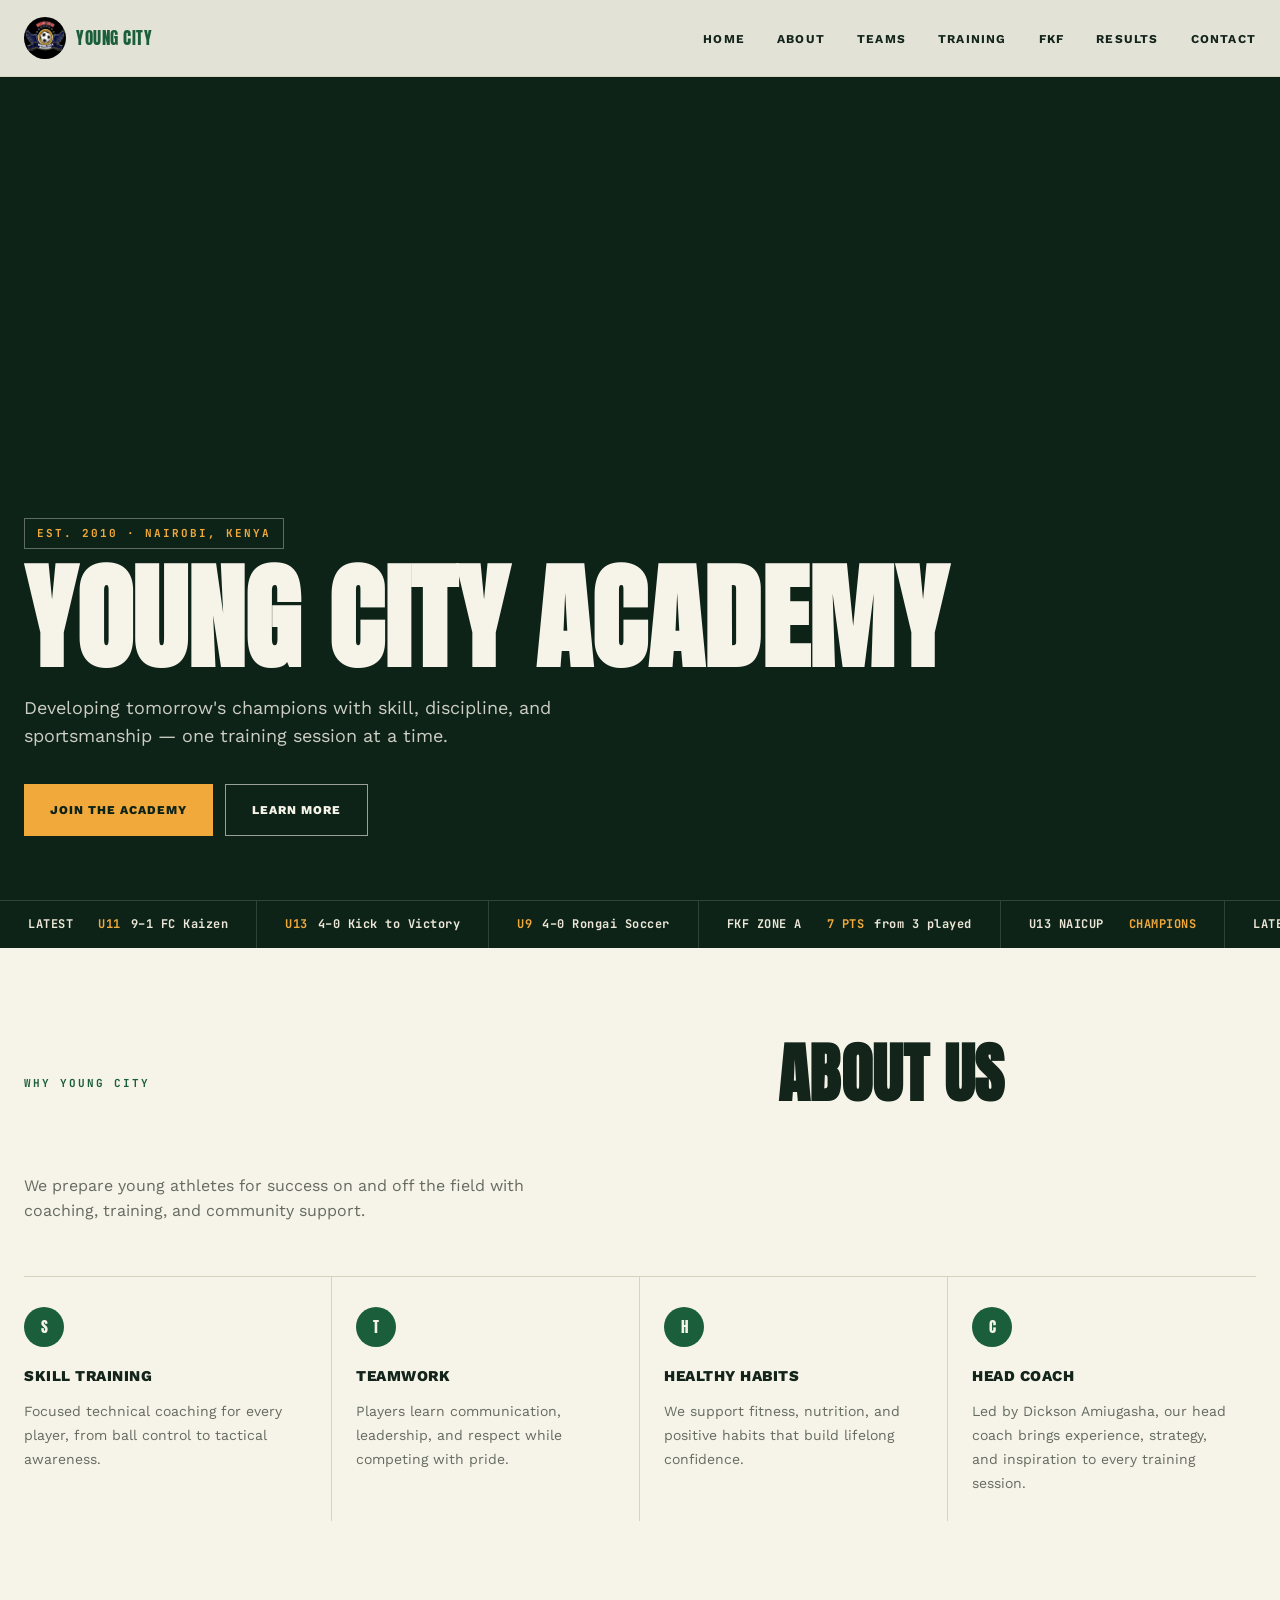
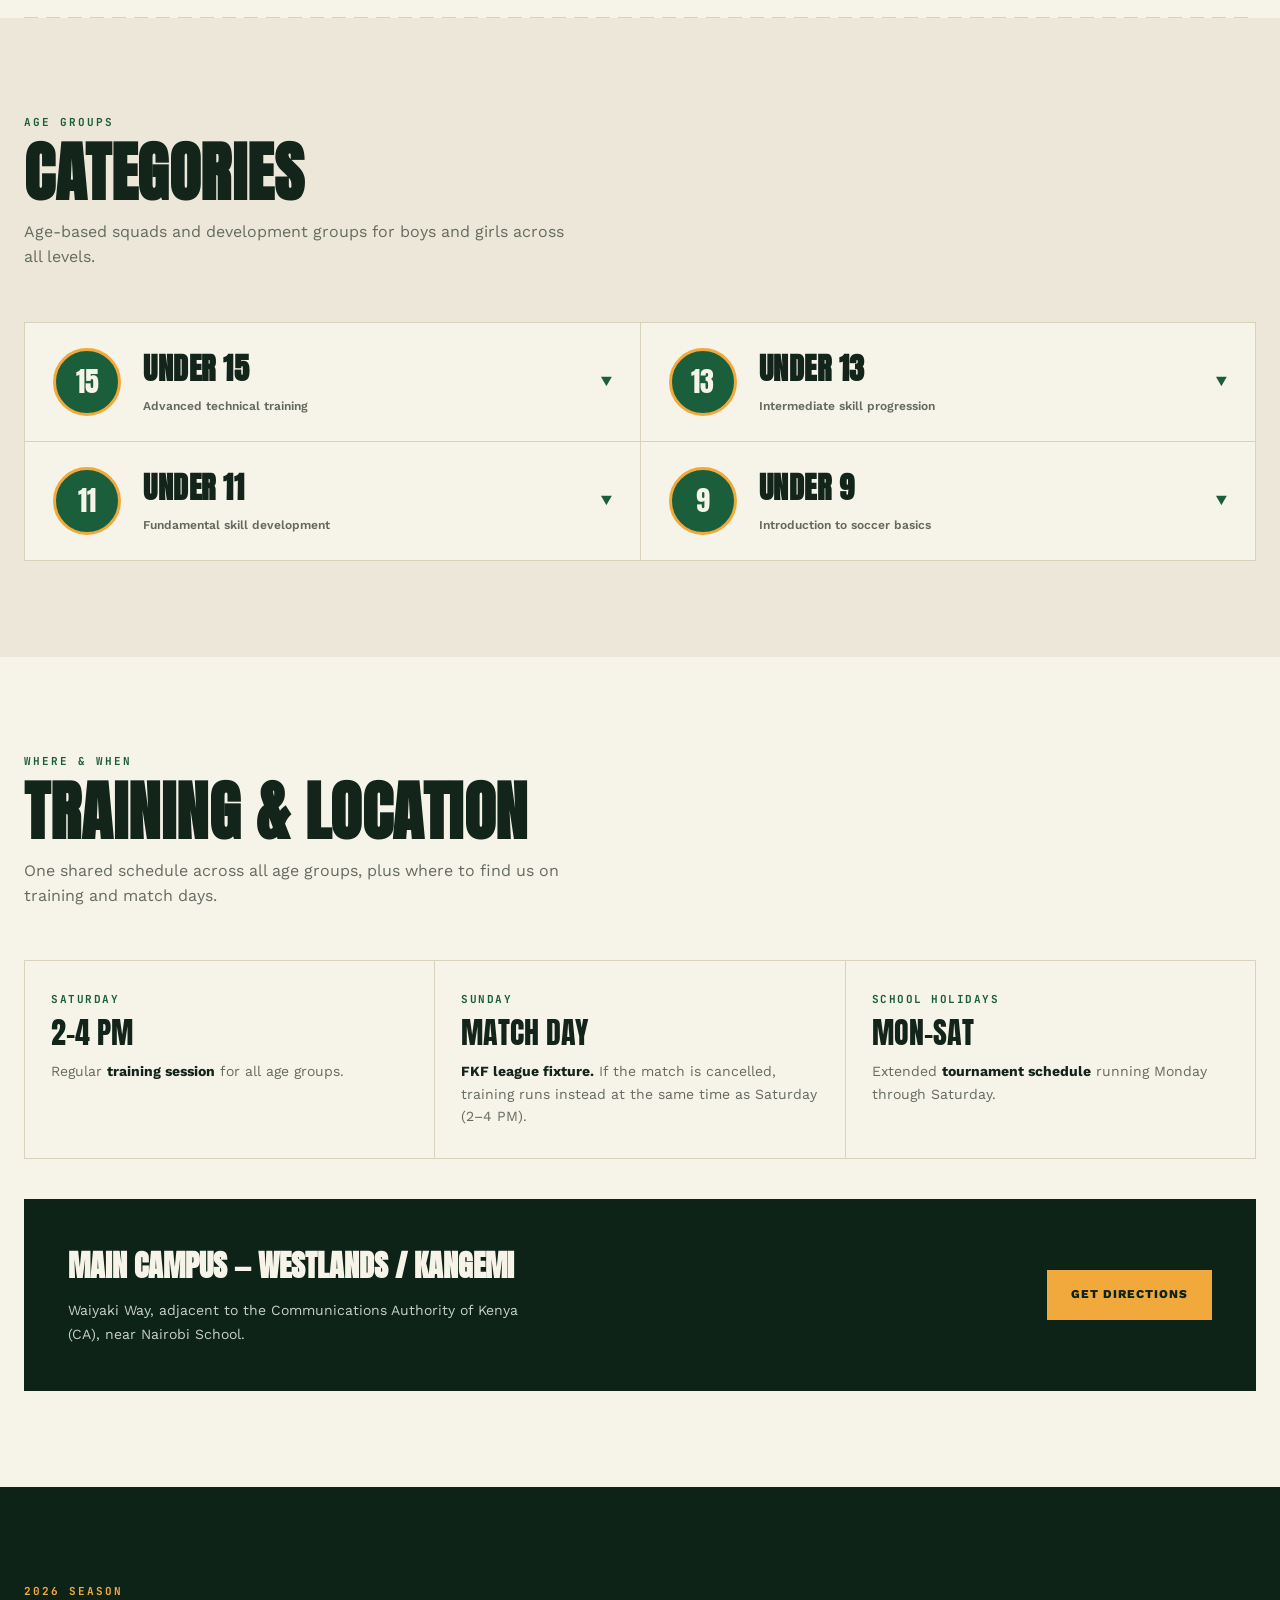
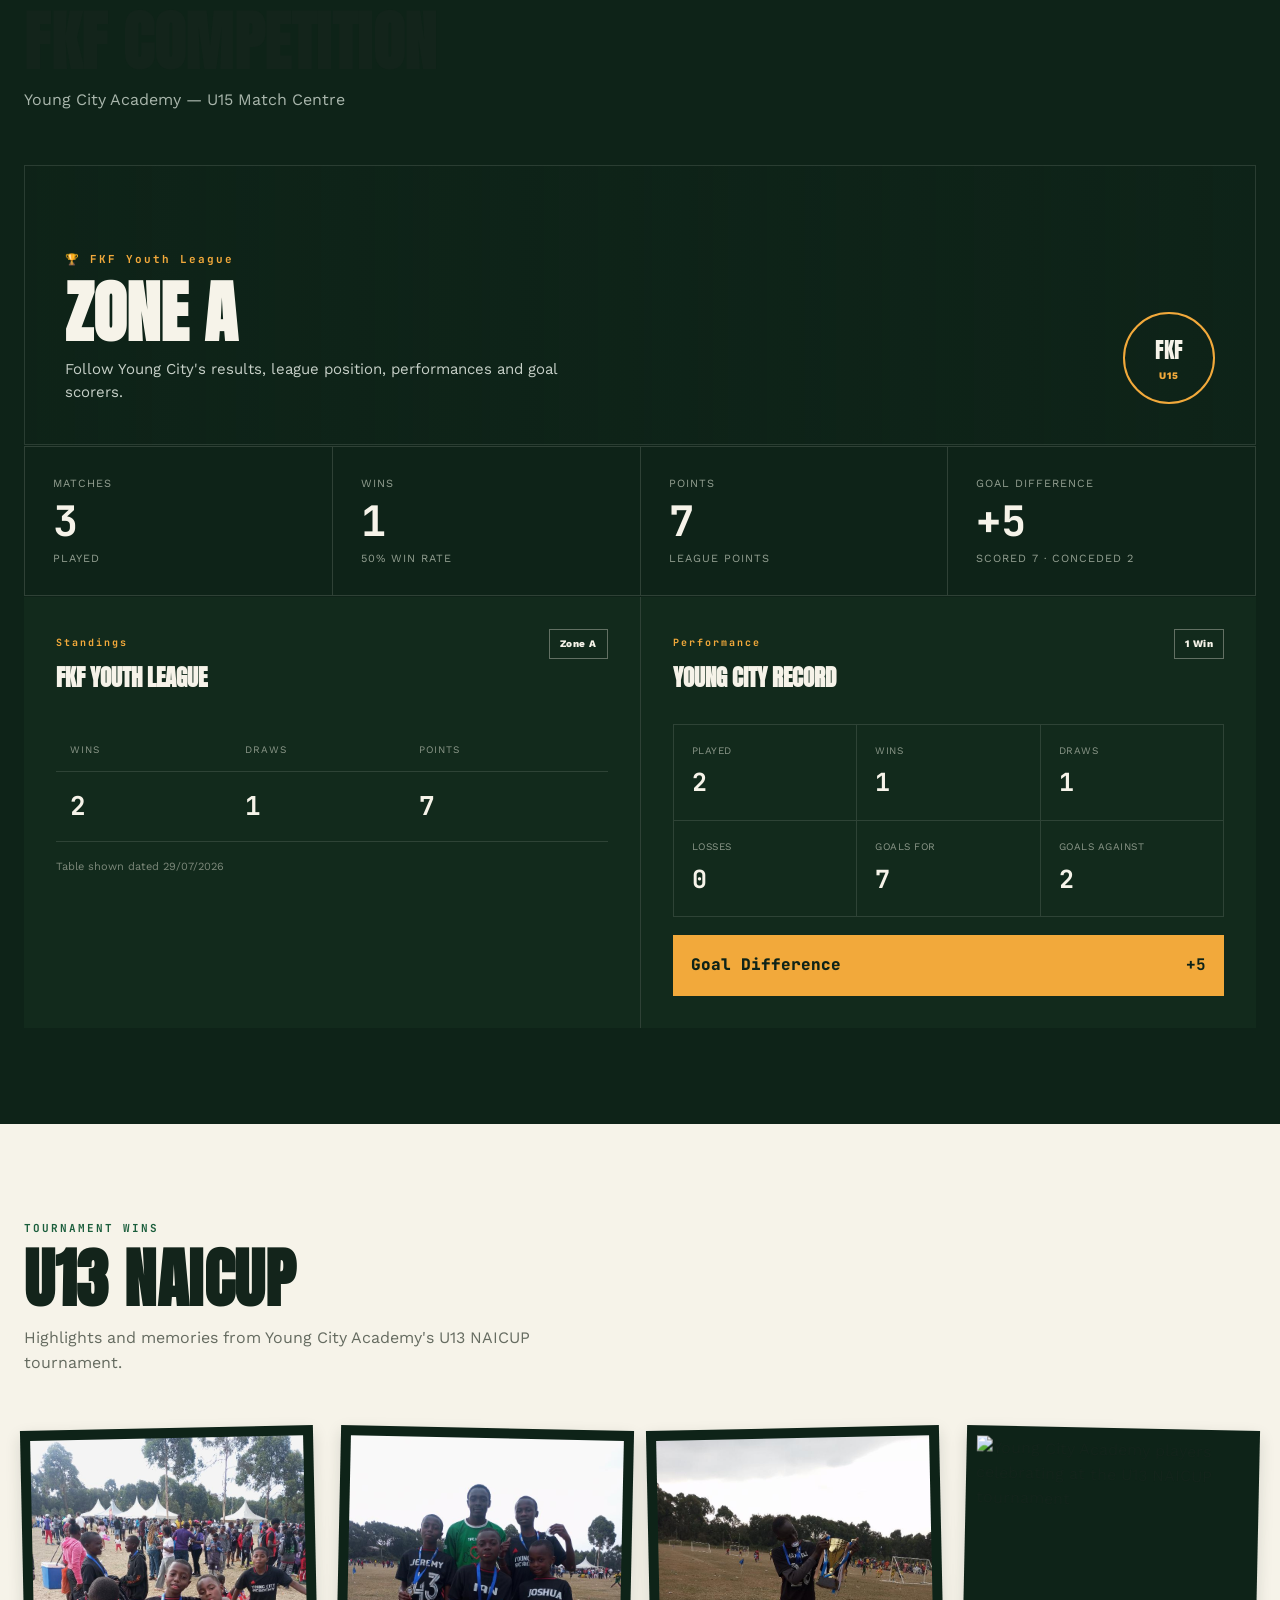
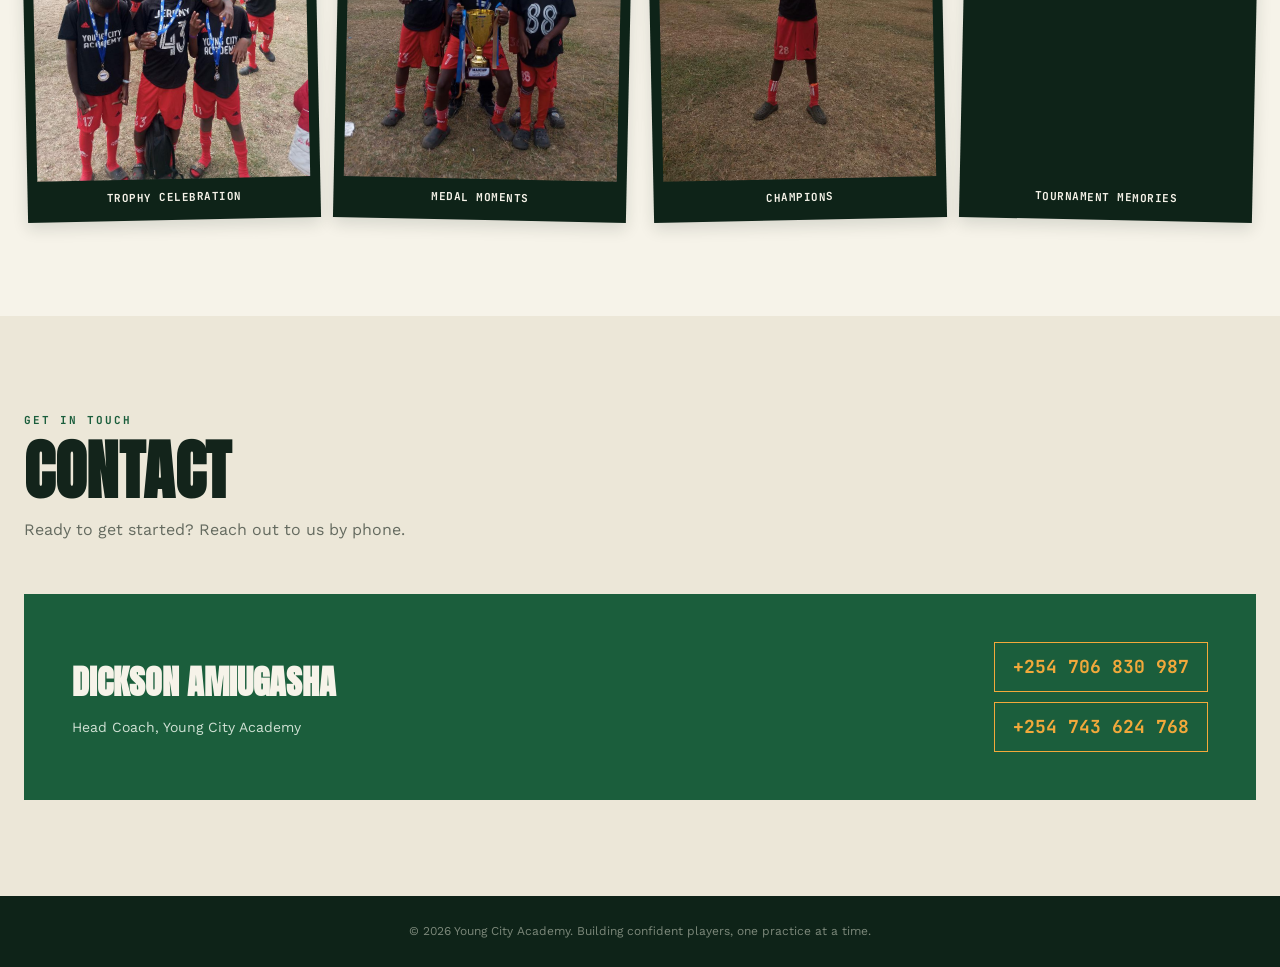
==== commit b99fbac2: "Update website" ====
--- a/index.html
+++ b/index.html
@@ -22,6 +22,7 @@
                 <li><a href="#home">Home</a></li>
                 <li><a href="#about">About</a></li>
                 <li><a href="#category">Teams</a></li>
+                <li><a href="#training">Training</a></li>
                 <li><a href="#competitions">FKF</a></li>
                 <li><a href="results.html">Results</a></li>
                 <li><a href="#contact">Contact</a></li>
@@ -180,6 +181,40 @@
             </div>
         </section>
 
+        <section class="block training" id="training">
+            <div class="wrap section-heading">
+                <span class="section-tag">Where &amp; When</span>
+                <h2>Training &amp; Location</h2>
+                <p>One shared schedule across all age groups, plus where to find us on training and match days.</p>
+            </div>
+
+            <div class="training-grid">
+                <div class="schedule-card">
+                    <div class="schedule-day">Saturday</div>
+                    <div class="schedule-time">2–4 PM</div>
+                    <p>Regular <b>training session</b> for all age groups.</p>
+                </div>
+                <div class="schedule-card">
+                    <div class="schedule-day">Sunday</div>
+                    <div class="schedule-time">Match Day</div>
+                    <p><b>FKF league fixture.</b> If the match is cancelled, training runs instead at the same time as Saturday (2–4 PM).</p>
+                </div>
+                <div class="schedule-card">
+                    <div class="schedule-day">School Holidays</div>
+                    <div class="schedule-time">Mon–Sat</div>
+                    <p>Extended <b>tournament schedule</b> running Monday through Saturday.</p>
+                </div>
+            </div>
+
+            <div class="location-card">
+                <div class="location-info">
+                    <h3>Main Campus — Westlands / Kangemi</h3>
+                    <p>Waiyaki Way, adjacent to the Communications Authority of Kenya (CA), near Nairobi School.</p>
+                </div>
+                <a class="location-btn" href="https://www.google.com/maps/search/?api=1&query=Waiyaki+Way+Communications+Authority+of+Kenya+Nairobi" target="_blank" rel="noopener">Get Directions</a>
+            </div>
+        </section>
+
         <section class="block fkf" id="competitions">
             <div class="wrap section-heading">
                 <span class="section-tag">2026 Season</span>
--- a/css/style.css
+++ b/css/style.css
@@ -1,4 +1,3 @@
-
 /* =========================================================
    YOUNG CITY ACADEMY — 2026 Redesign
    Concept: matchday scoreboard meets grassroots pitch.
@@ -417,6 +416,88 @@
     font-weight: 700;
     color: var(--ink);
 }
+
+/* =========================
+   TRAINING & LOCATION
+   ========================= */
+
+.training { background: var(--chalk); }
+
+.training-grid {
+    width: min(calc(100% - 48px), var(--container));
+    margin-inline: auto;
+    display: grid;
+    grid-template-columns: repeat(3, 1fr);
+    gap: 1px;
+    background: var(--line);
+    border: 1px solid var(--line);
+    margin-bottom: 40px;
+}
+
+.schedule-card {
+    background: var(--chalk);
+    padding: 30px 26px;
+}
+
+.schedule-day {
+    font-family: var(--font-mono);
+    font-size: 11px;
+    font-weight: 700;
+    letter-spacing: 1.5px;
+    text-transform: uppercase;
+    color: var(--pitch);
+    margin-bottom: 10px;
+}
+
+.schedule-time {
+    font-family: var(--font-display);
+    font-size: 30px;
+    line-height: 1;
+    text-transform: uppercase;
+    margin-bottom: 12px;
+}
+
+.schedule-card p { color: var(--grey); font-size: 14px; line-height: 1.6; }
+.schedule-card p b { color: var(--ink); }
+
+.location-card {
+    width: min(calc(100% - 48px), var(--container));
+    margin-inline: auto;
+    background: var(--pitch-dark);
+    color: var(--chalk);
+    padding: 44px;
+    display: flex;
+    justify-content: space-between;
+    align-items: center;
+    flex-wrap: wrap;
+    gap: 28px;
+}
+
+.location-info h3 {
+    font-family: var(--font-display);
+    font-size: clamp(22px, 3vw, 30px);
+    text-transform: uppercase;
+    margin-bottom: 10px;
+}
+
+.location-info p { color: #C7D0C8; font-size: 14px; max-width: 480px; line-height: 1.7; }
+
+.location-btn {
+    display: inline-flex;
+    align-items: center;
+    justify-content: center;
+    min-height: 50px;
+    padding: 0 24px;
+    background: var(--gold);
+    color: var(--pitch-dark);
+    font-size: 12px;
+    font-weight: 800;
+    letter-spacing: 1px;
+    text-transform: uppercase;
+    white-space: nowrap;
+    transition: transform 0.2s ease;
+}
+.location-btn:hover { transform: translateY(-3px); }
 
 /* =========================
    FKF COMPETITION — dark scoreboard section
@@ -774,6 +855,9 @@
 
     .contact-card { flex-direction: column; align-items: flex-start; }
 
+    .training-grid { grid-template-columns: 1fr; }
+    .location-card { flex-direction: column; align-items: flex-start; }
+
     .results-stats { grid-template-columns: 1fr 1fr; }
 }
 
@@ -805,5 +889,4 @@
 a:focus-visible, button:focus-visible {
     outline: 3px solid var(--gold);
     outline-offset: 3px;
-}
-
+}
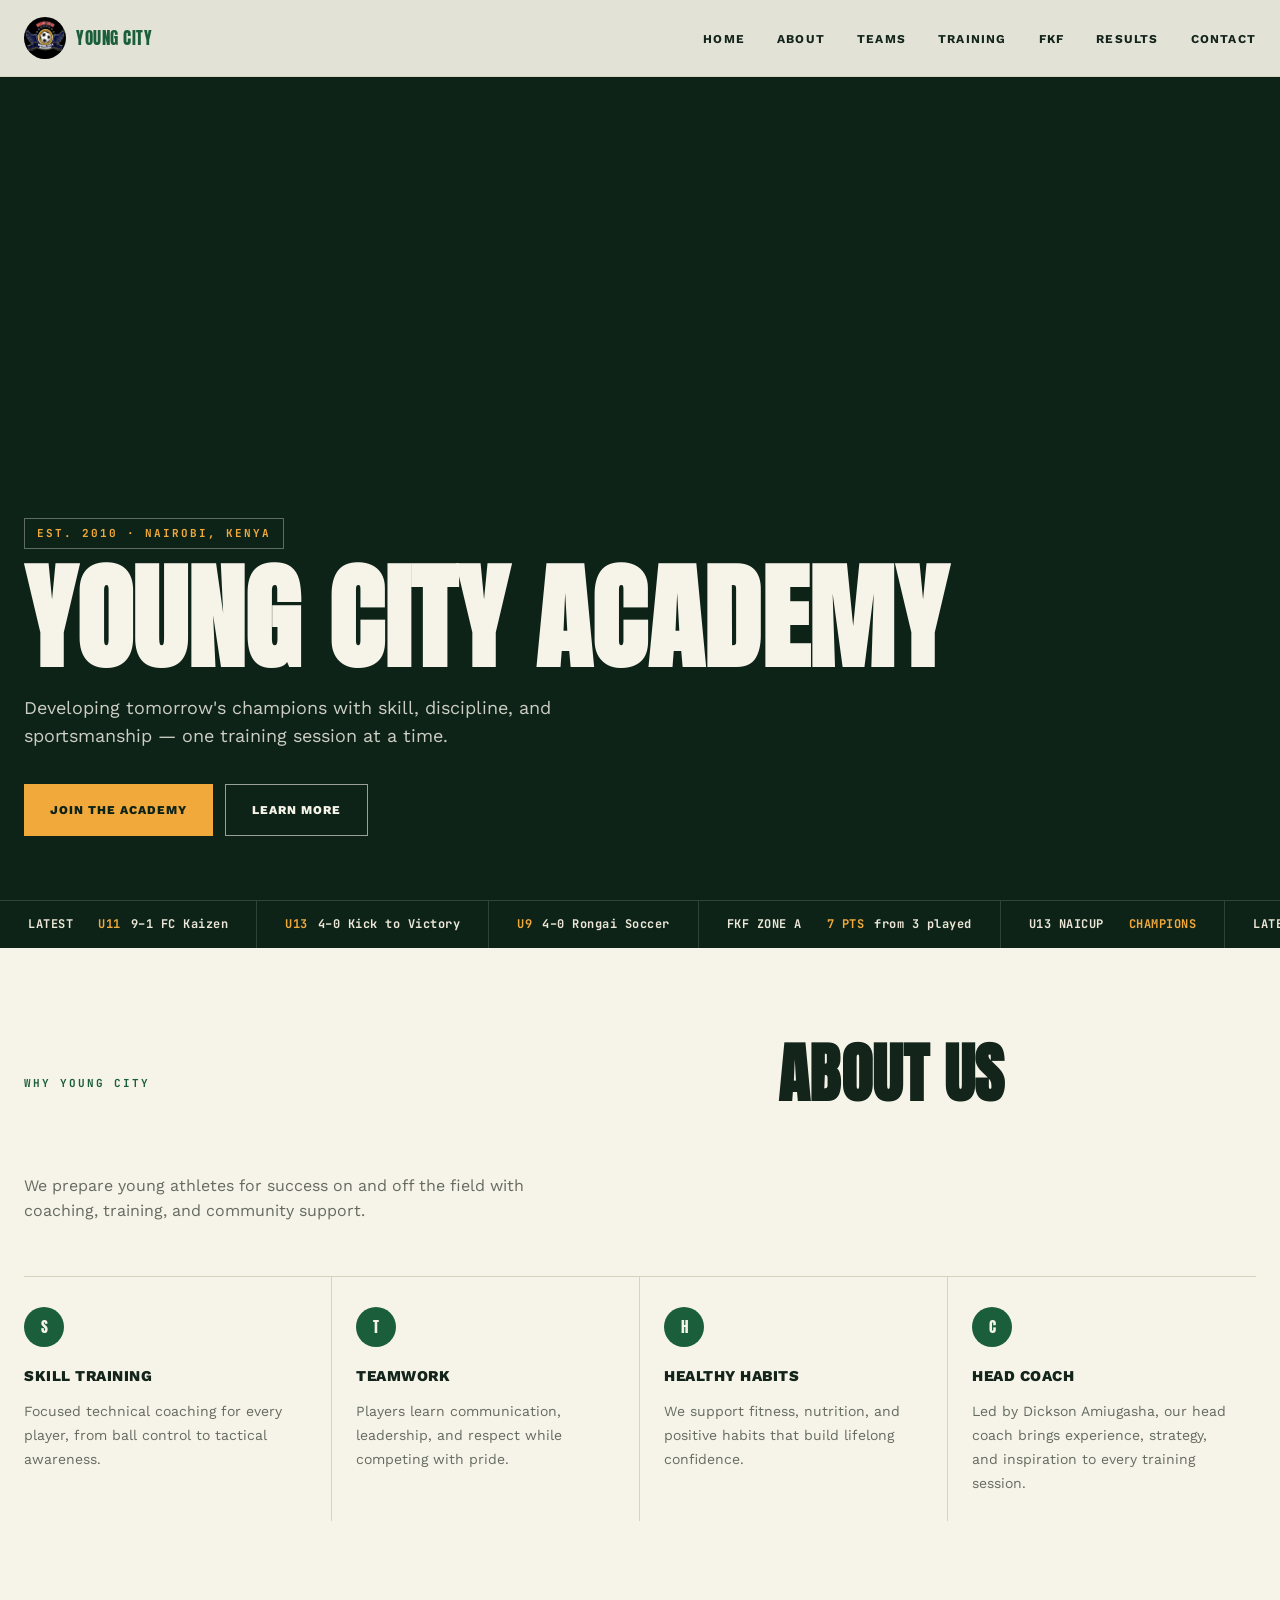
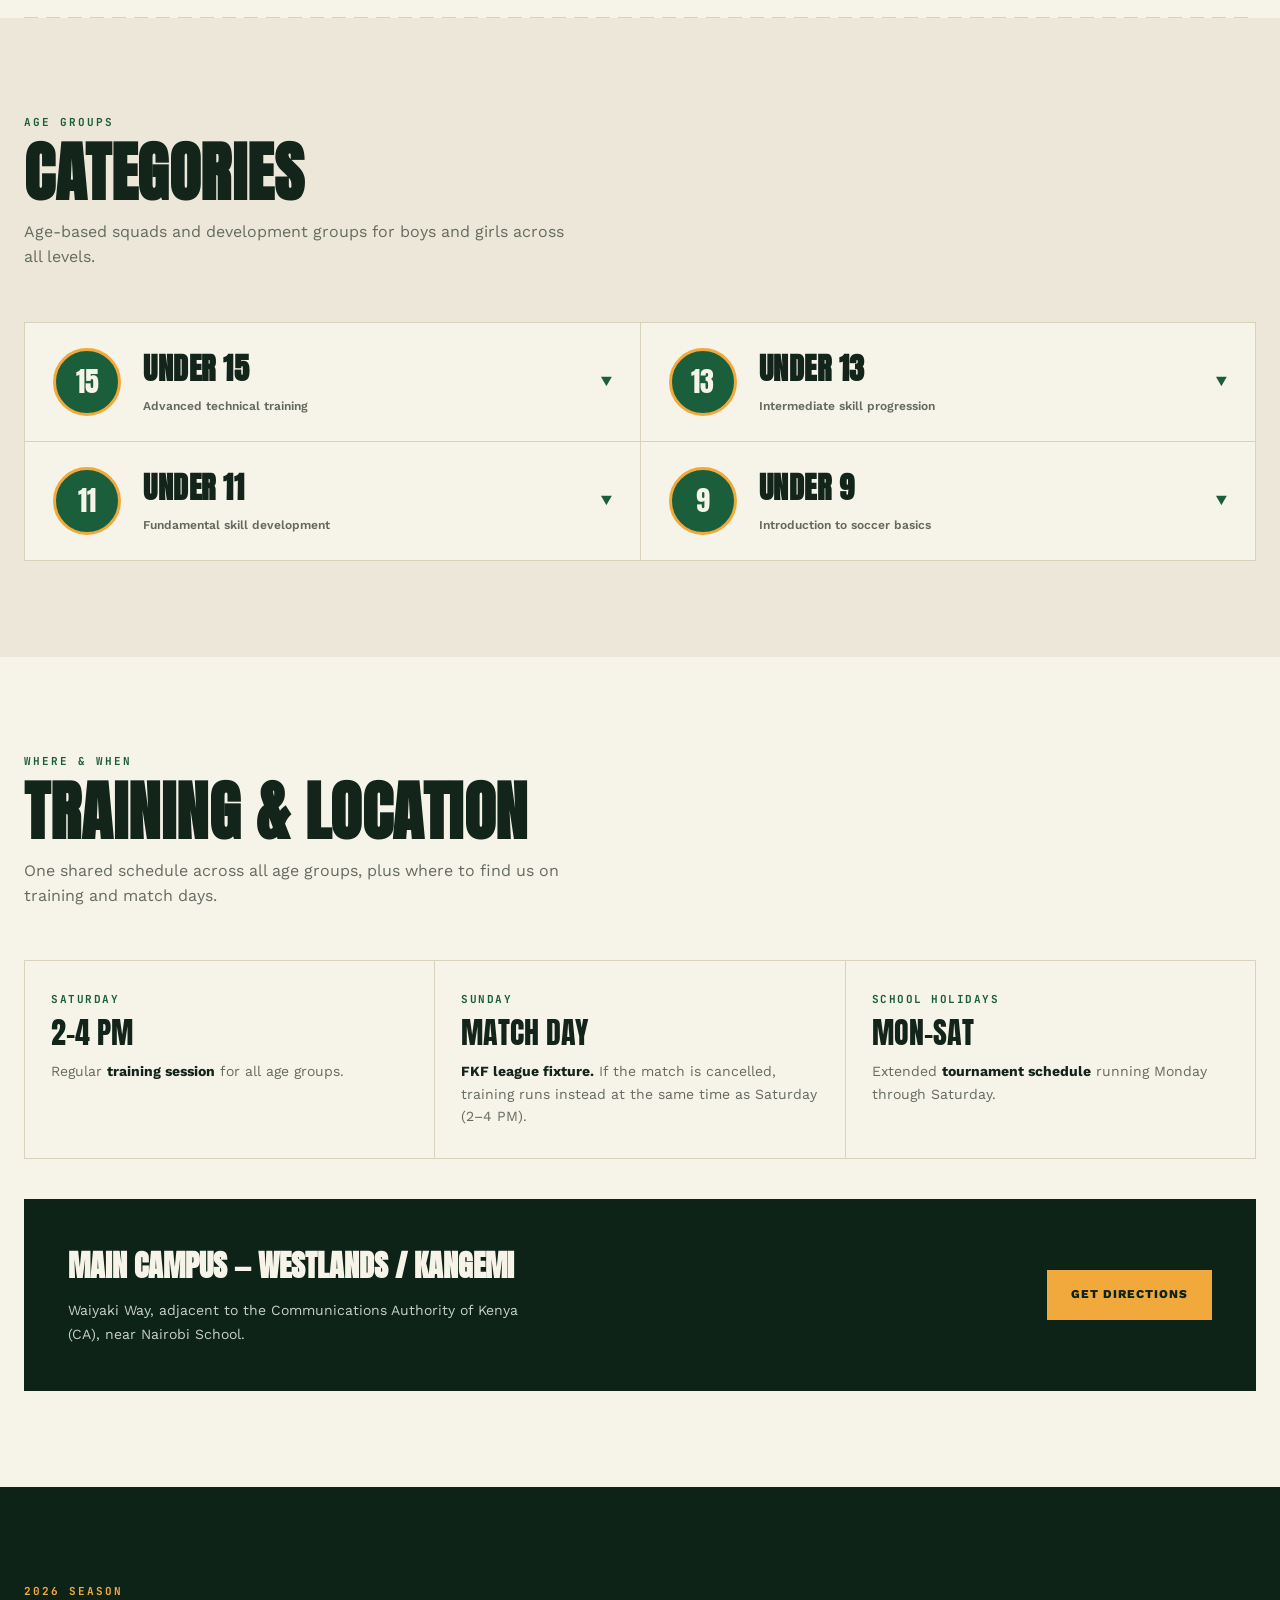
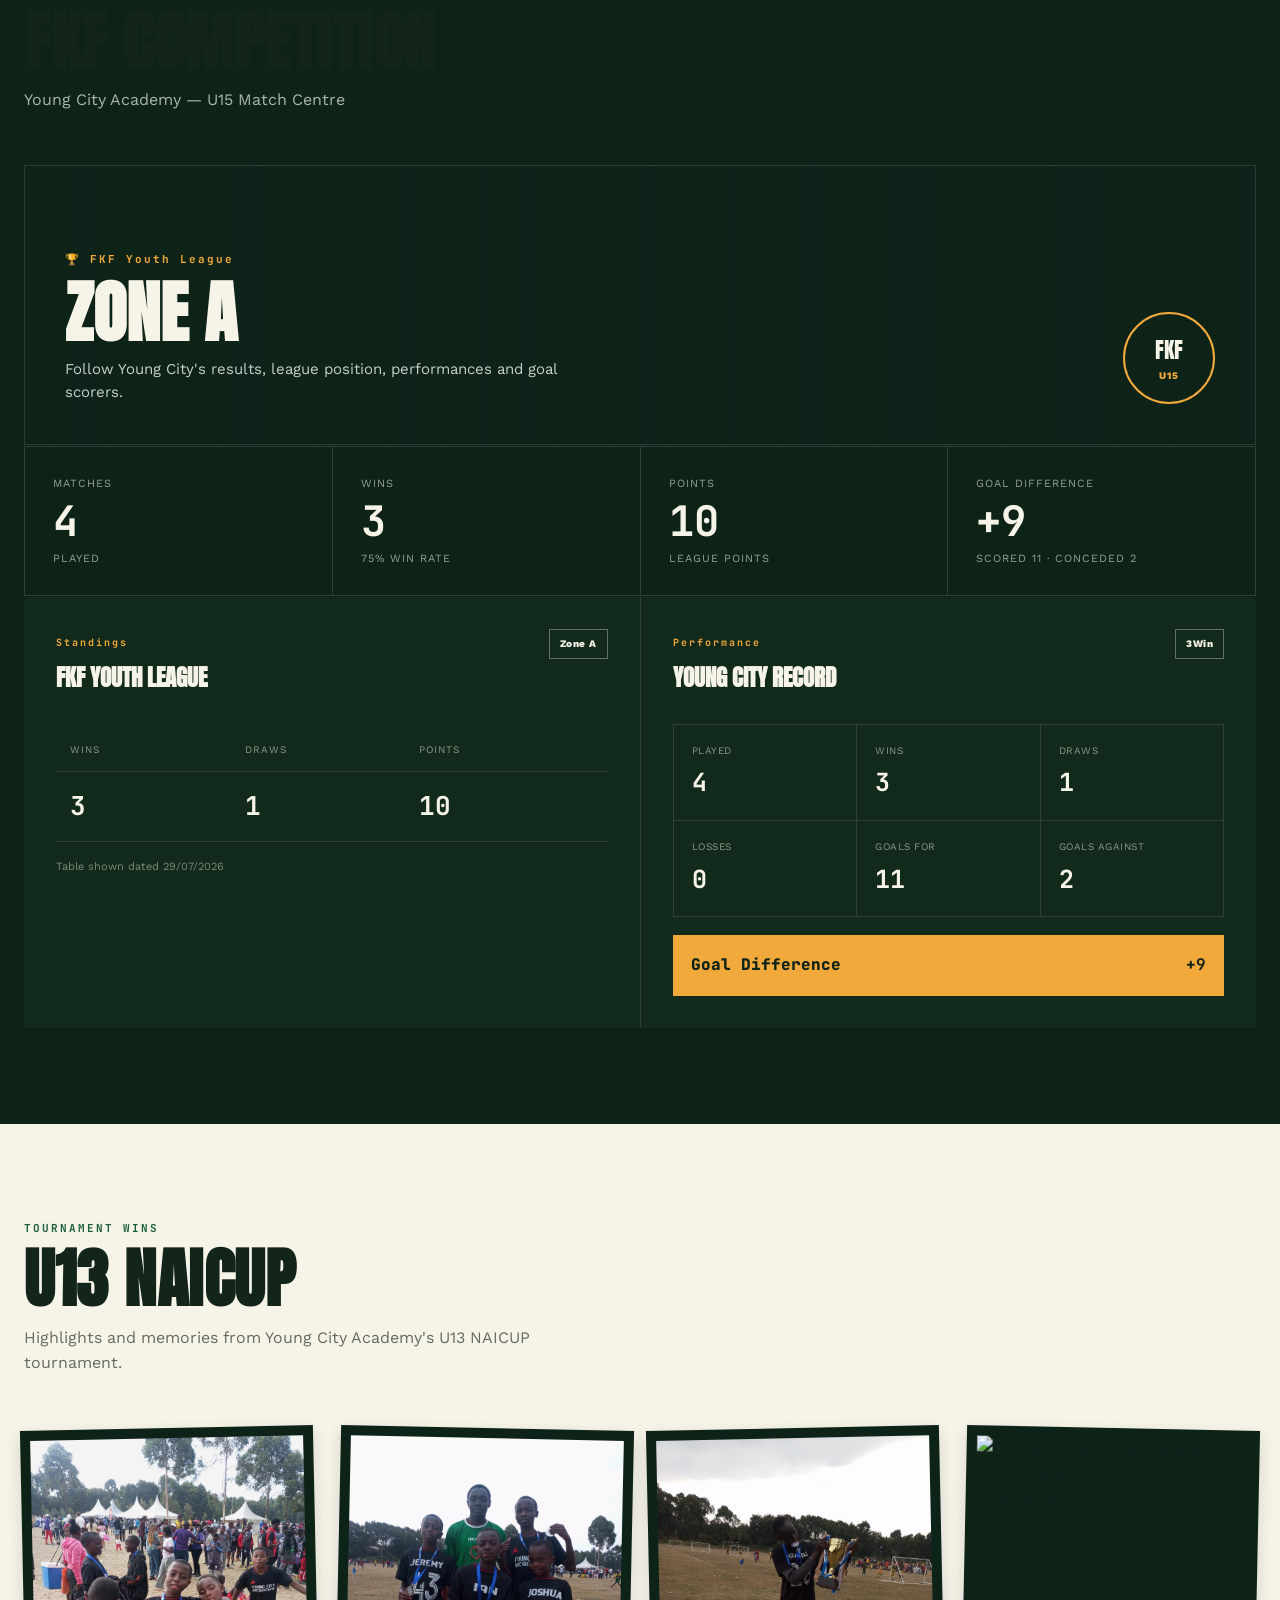
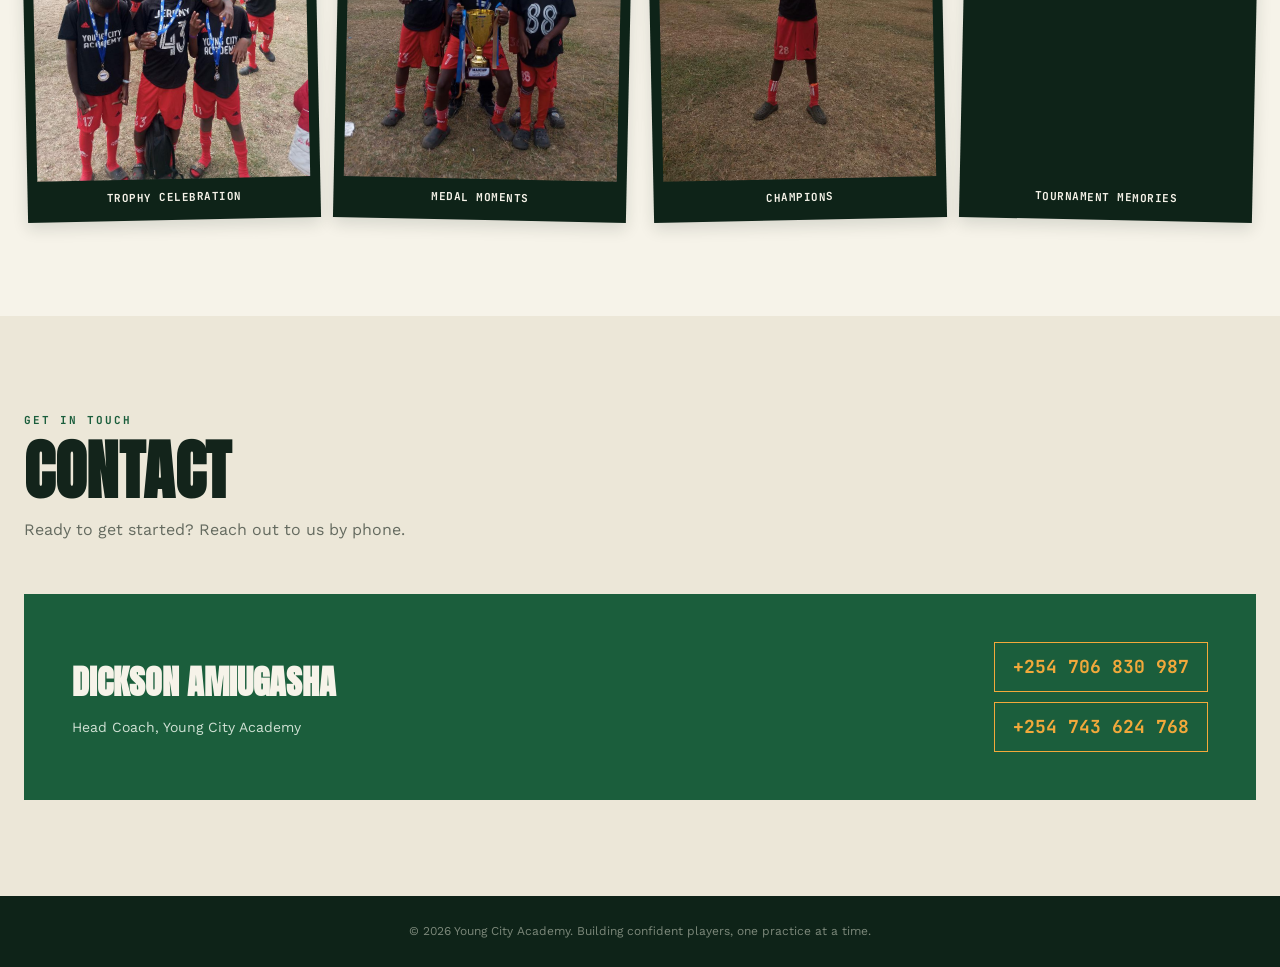
==== commit ebe2cbd6: "Update website" ====
--- a/index.html
+++ b/index.html
@@ -232,10 +232,10 @@
             </div>
 
             <div class="fkf-stat-grid">
-                <div class="fkf-stat"><span>Matches</span><strong>3</strong><small>Played</small></div>
-                <div class="fkf-stat"><span>Wins</span><strong>1</strong><small>50% win rate</small></div>
-                <div class="fkf-stat"><span>Points</span><strong>7</strong><small>League points</small></div>
-                <div class="fkf-stat"><span>Goal Difference</span><strong>+5</strong><small>Scored 7 · Conceded 2</small></div>
+                <div class="fkf-stat"><span>Matches</span><strong>4</strong><small>Played</small></div>
+                <div class="fkf-stat"><span>Wins</span><strong>3</strong><small>75% win rate</small></div>
+                <div class="fkf-stat"><span>Points</span><strong>10</strong><small>League points</small></div>
+                <div class="fkf-stat"><span>Goal Difference</span><strong>+9</strong><small>Scored 11 · Conceded 2</small></div>
             </div>
 
             <div class="fkf-content-grid">
@@ -246,7 +246,7 @@
                     </div>
                     <div class="league-table">
                         <div class="league-row league-header"><span>Wins</span><span>Draws</span><span>Points</span></div>
-                        <div class="league-row first-place"><strong>2</strong><strong>1</strong><strong>7</strong></div>
+                        <div class="league-row first-place"><strong>3</strong><strong>1</strong><strong>10</strong></div>
                     </div>
                     <div class="table-date">Table shown dated 29/07/2026</div>
                 </div>
@@ -254,17 +254,17 @@
                 <div class="fkf-card">
                     <div class="fkf-card-header">
                         <div><span class="mini-label">Performance</span><h3>Young City Record</h3></div>
-                        <span class="form-badge">1 Win</span>
+                        <span class="form-badge">3Win</span>
                     </div>
                     <div class="record-box">
-                        <div class="record-item"><span>Played</span><strong>2</strong></div>
-                        <div class="record-item"><span>Wins</span><strong>1</strong></div>
+                        <div class="record-item"><span>Played</span><strong>4</strong></div>
+                        <div class="record-item"><span>Wins</span><strong>3</strong></div>
                         <div class="record-item"><span>Draws</span><strong>1</strong></div>
                         <div class="record-item"><span>Losses</span><strong>0</strong></div>
-                        <div class="record-item"><span>Goals For</span><strong>7</strong></div>
+                        <div class="record-item"><span>Goals For</span><strong>11</strong></div>
                         <div class="record-item"><span>Goals Against</span><strong>2</strong></div>
                     </div>
-                    <div class="goal-difference"><span>Goal Difference</span><strong>+5</strong></div>
+                    <div class="goal-difference"><span>Goal Difference</span><strong>+9</strong></div>
                 </div>
             </div>
         </section>
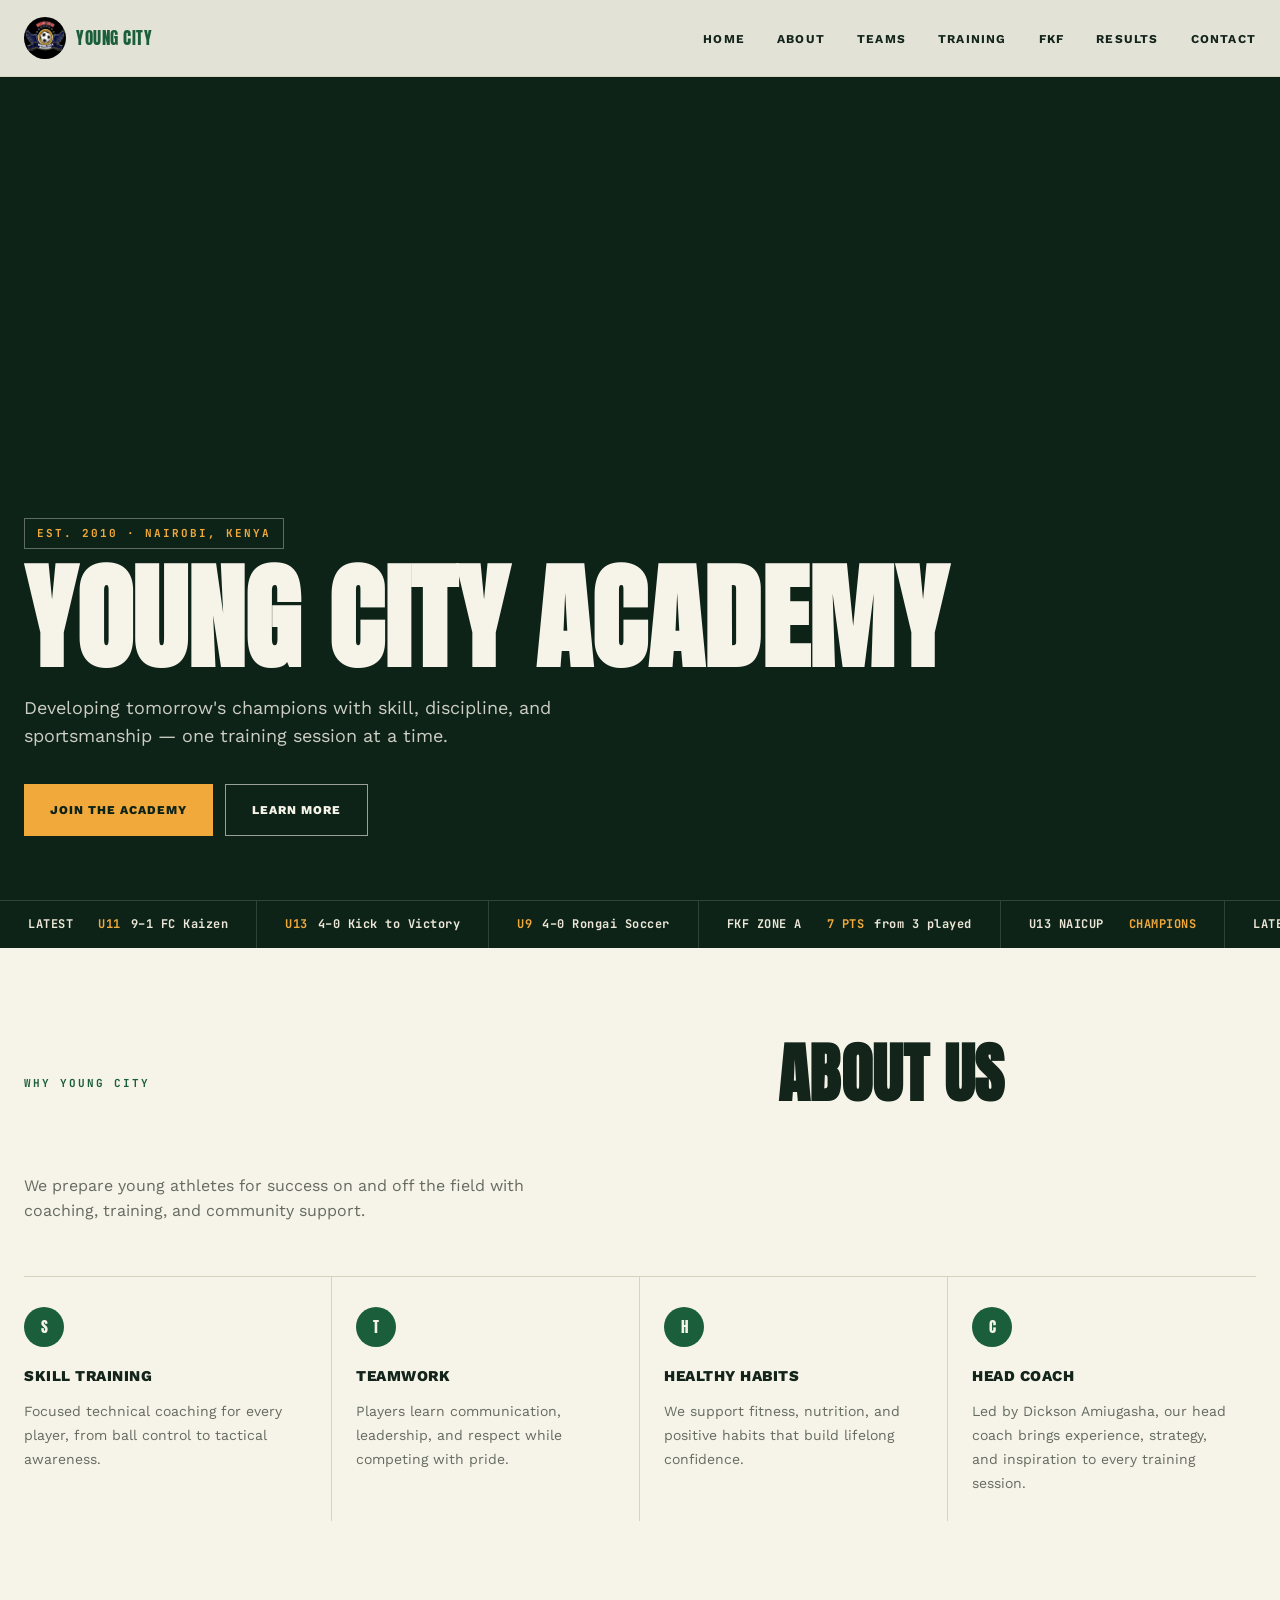
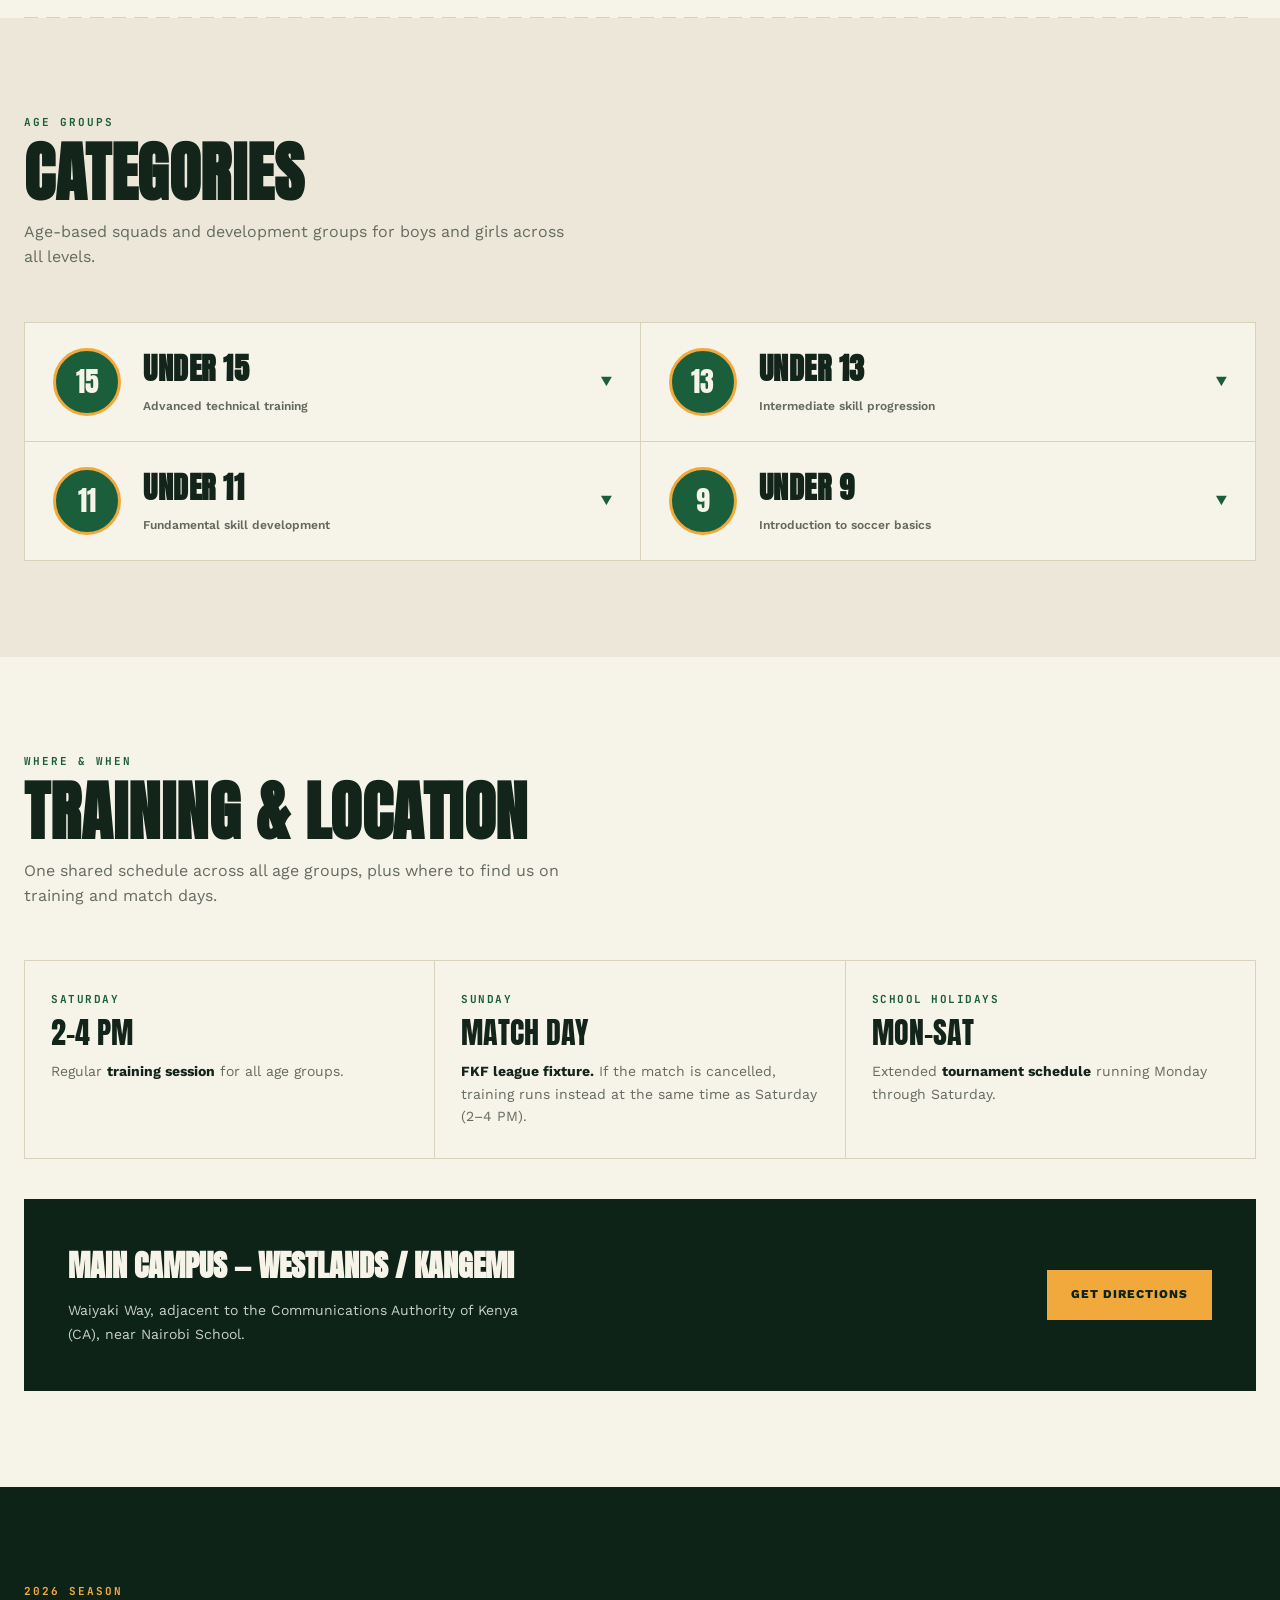
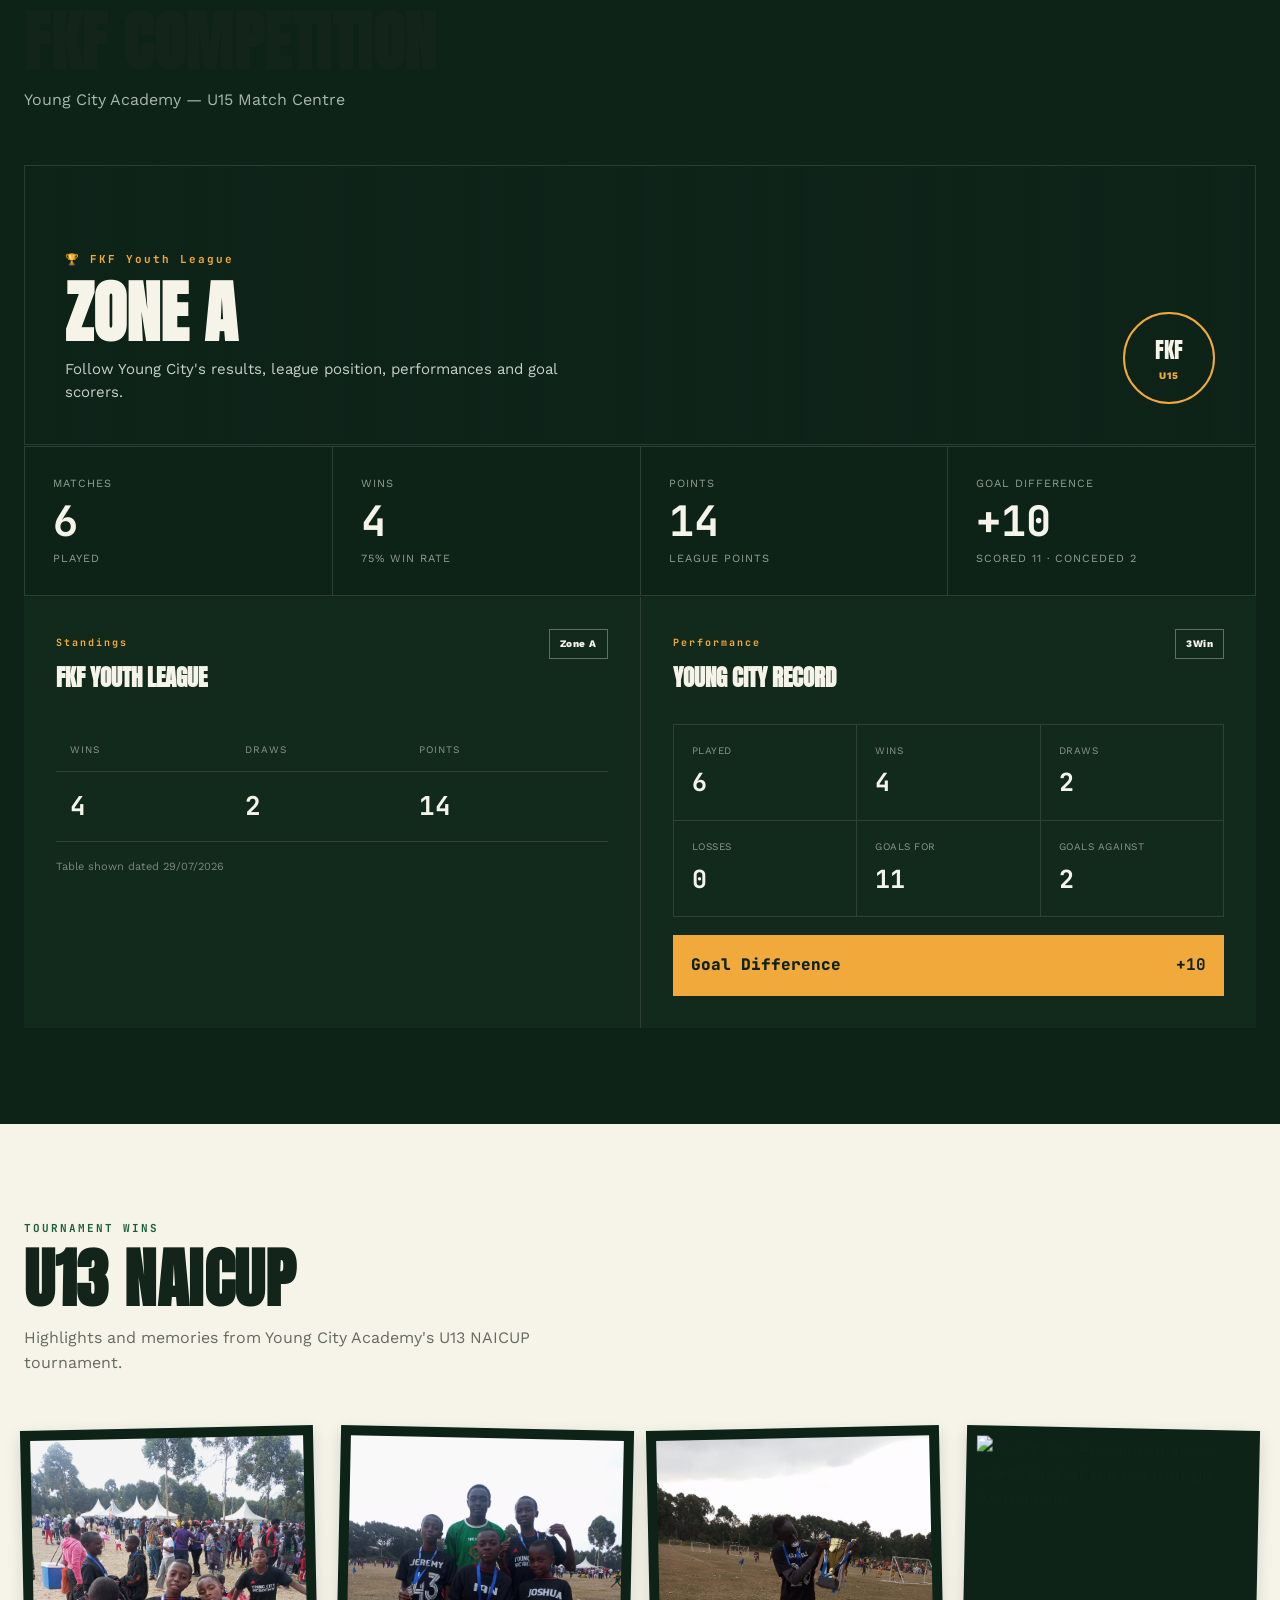
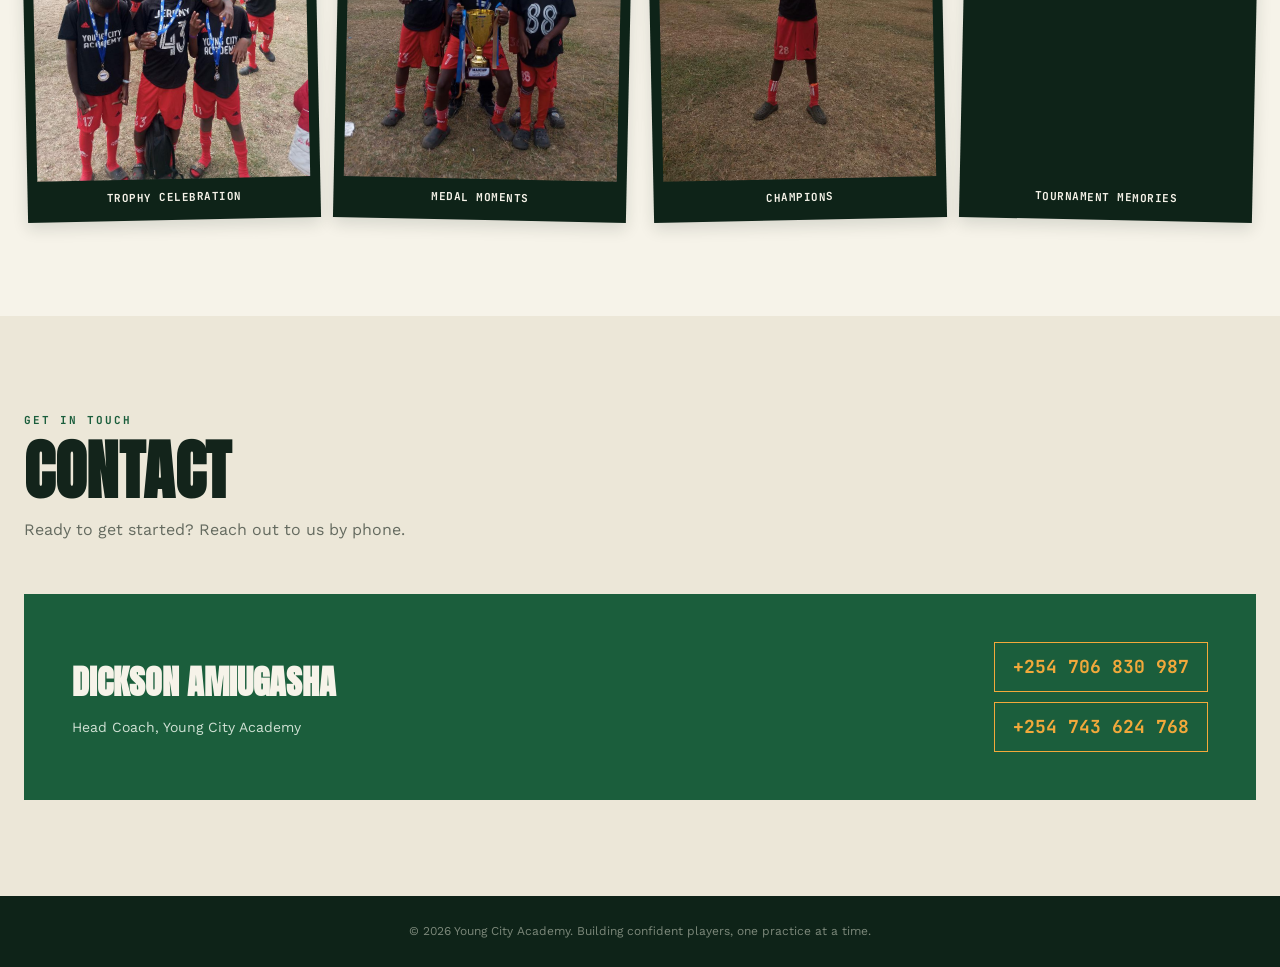
==== commit f6783ff9: "Update homepage layout and fix styling" ====
--- a/index.html
+++ b/index.html
@@ -232,10 +232,10 @@
             </div>
 
             <div class="fkf-stat-grid">
-                <div class="fkf-stat"><span>Matches</span><strong>4</strong><small>Played</small></div>
-                <div class="fkf-stat"><span>Wins</span><strong>3</strong><small>75% win rate</small></div>
-                <div class="fkf-stat"><span>Points</span><strong>10</strong><small>League points</small></div>
-                <div class="fkf-stat"><span>Goal Difference</span><strong>+9</strong><small>Scored 11 · Conceded 2</small></div>
+                <div class="fkf-stat"><span>Matches</span><strong>6</strong><small>Played</small></div>
+                <div class="fkf-stat"><span>Wins</span><strong>4</strong><small>75% win rate</small></div>
+                <div class="fkf-stat"><span>Points</span><strong>14</strong><small>League points</small></div>
+                <div class="fkf-stat"><span>Goal Difference</span><strong>+10</strong><small>Scored 11 · Conceded 2</small></div>
             </div>
 
             <div class="fkf-content-grid">
@@ -246,7 +246,7 @@
                     </div>
                     <div class="league-table">
                         <div class="league-row league-header"><span>Wins</span><span>Draws</span><span>Points</span></div>
-                        <div class="league-row first-place"><strong>3</strong><strong>1</strong><strong>10</strong></div>
+                        <div class="league-row first-place"><strong>4</strong><strong>2</strong><strong>14</strong></div>
                     </div>
                     <div class="table-date">Table shown dated 29/07/2026</div>
                 </div>
@@ -257,14 +257,14 @@
                         <span class="form-badge">3Win</span>
                     </div>
                     <div class="record-box">
-                        <div class="record-item"><span>Played</span><strong>4</strong></div>
-                        <div class="record-item"><span>Wins</span><strong>3</strong></div>
-                        <div class="record-item"><span>Draws</span><strong>1</strong></div>
+                        <div class="record-item"><span>Played</span><strong>6</strong></div>
+                        <div class="record-item"><span>Wins</span><strong>4</strong></div>
+                        <div class="record-item"><span>Draws</span><strong>2</strong></div>
                         <div class="record-item"><span>Losses</span><strong>0</strong></div>
                         <div class="record-item"><span>Goals For</span><strong>11</strong></div>
                         <div class="record-item"><span>Goals Against</span><strong>2</strong></div>
                     </div>
-                    <div class="goal-difference"><span>Goal Difference</span><strong>+9</strong></div>
+                    <div class="goal-difference"><span>Goal Difference</span><strong>+10</strong></div>
                 </div>
             </div>
         </section>
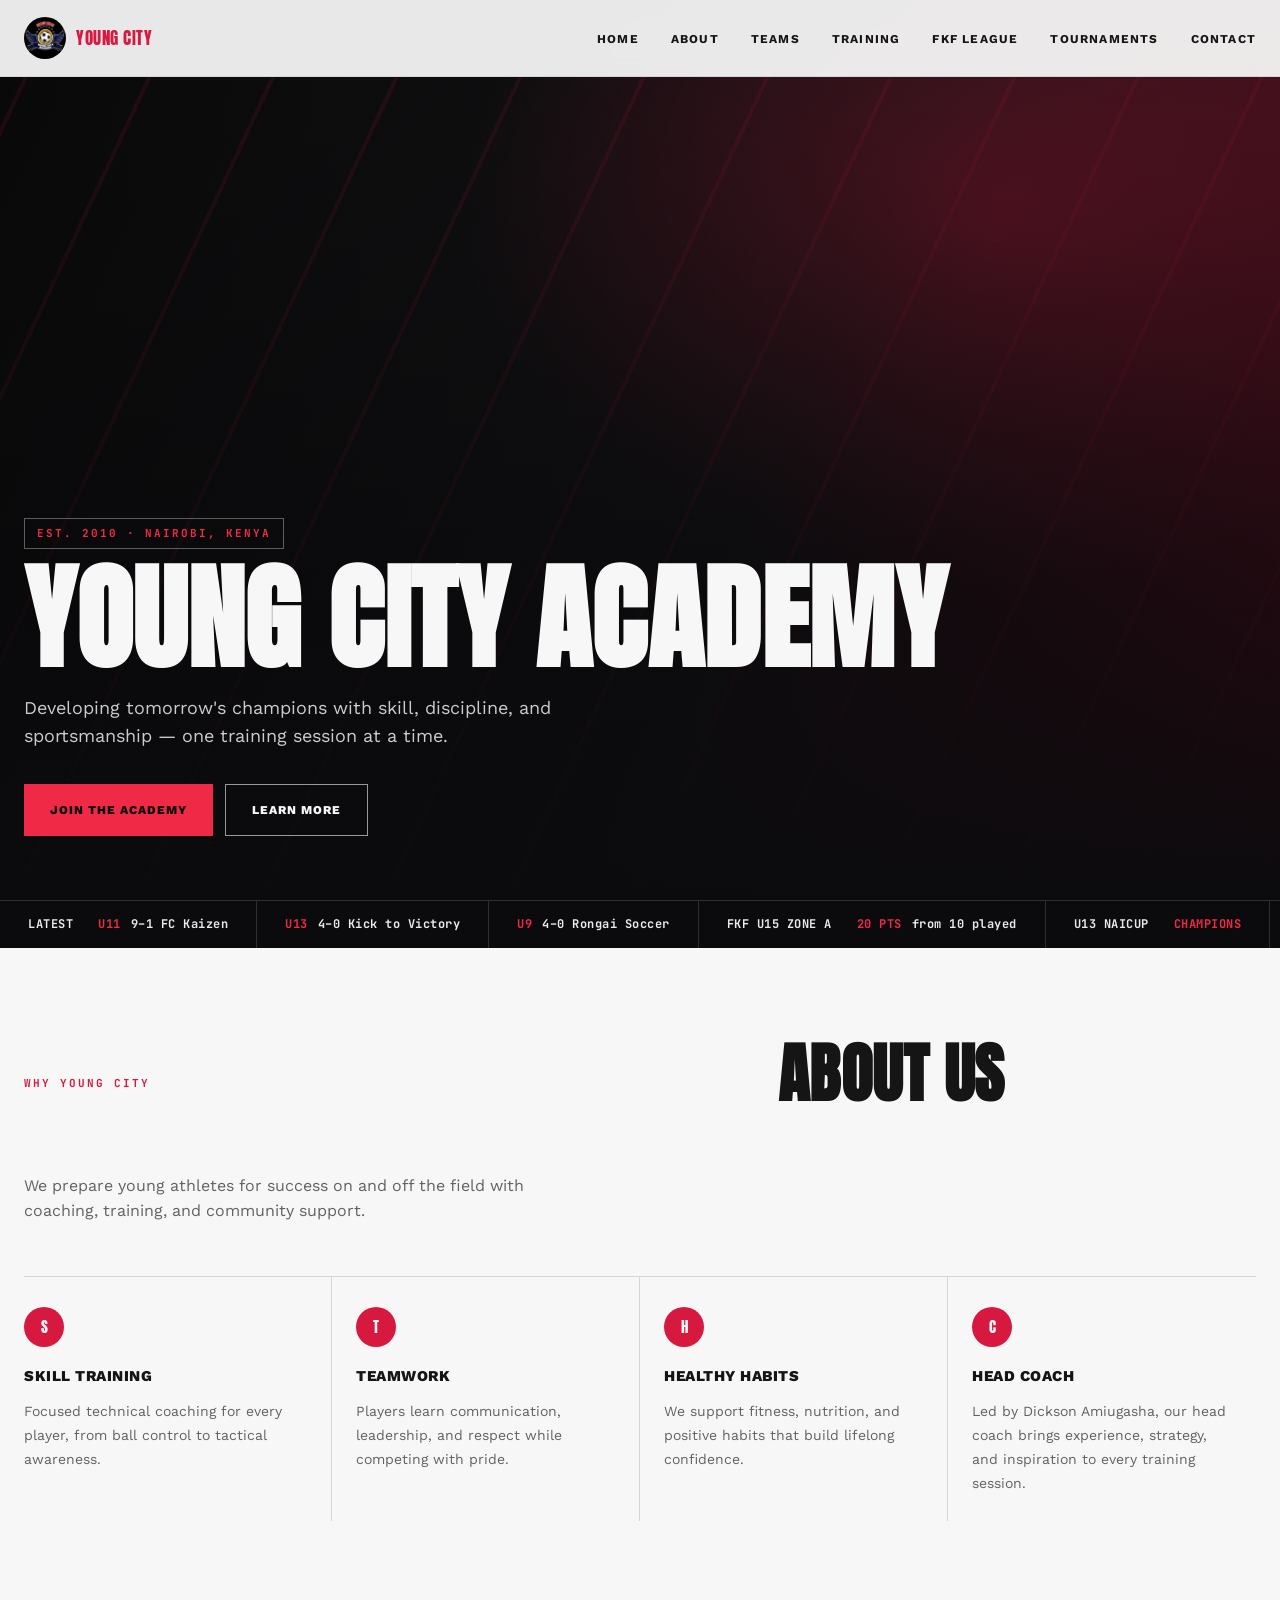
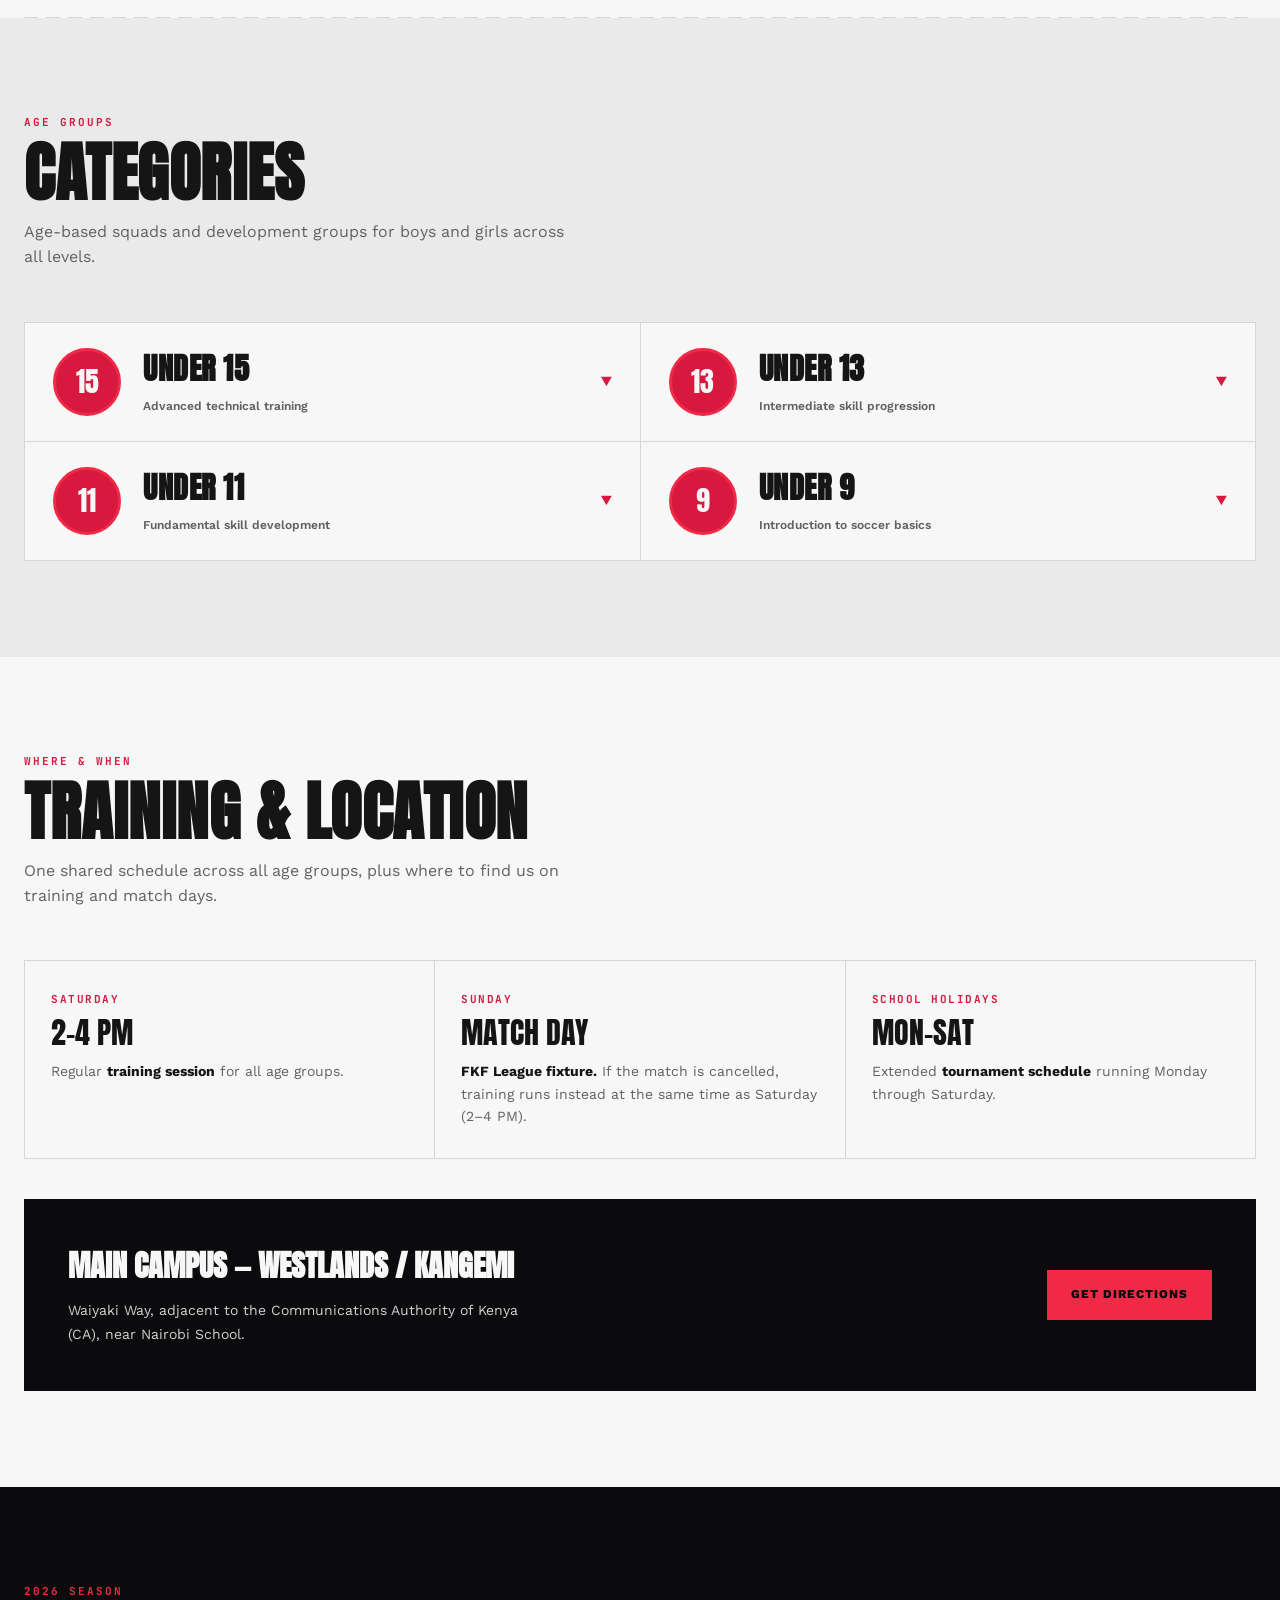
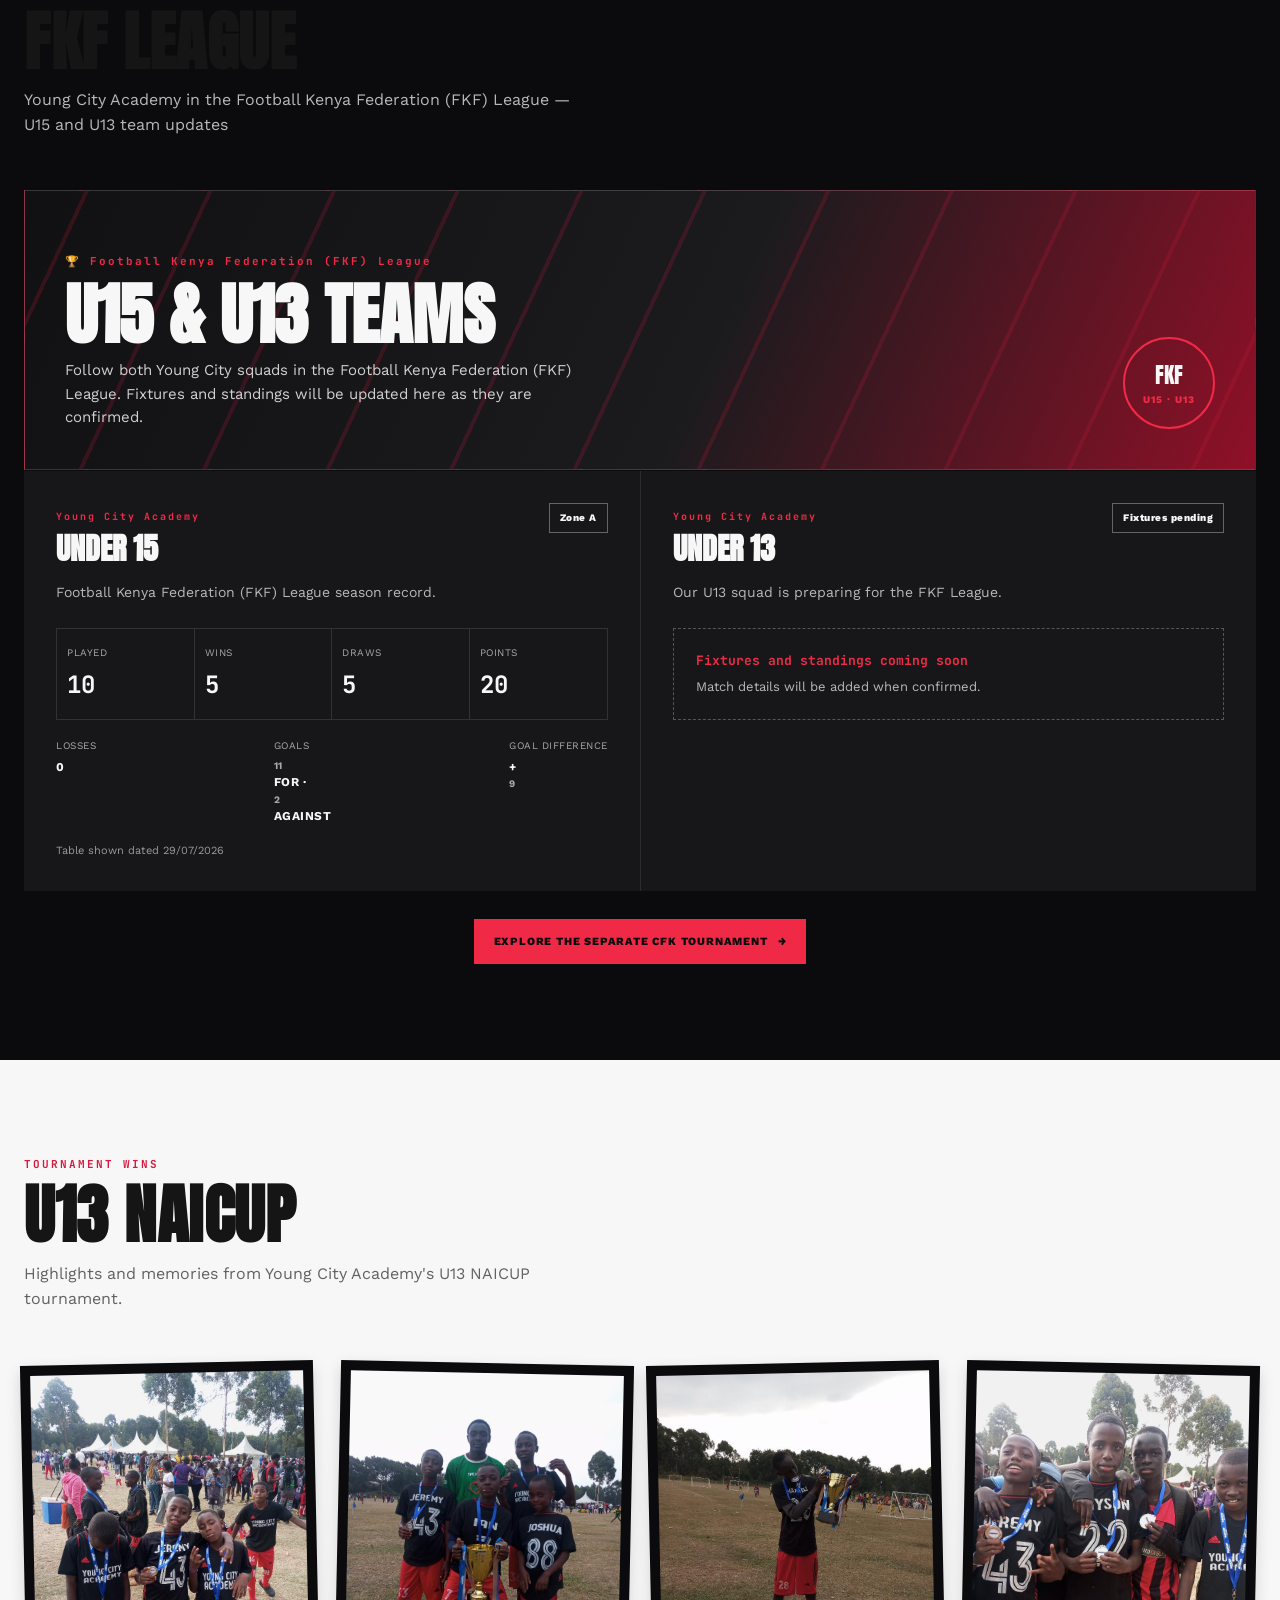
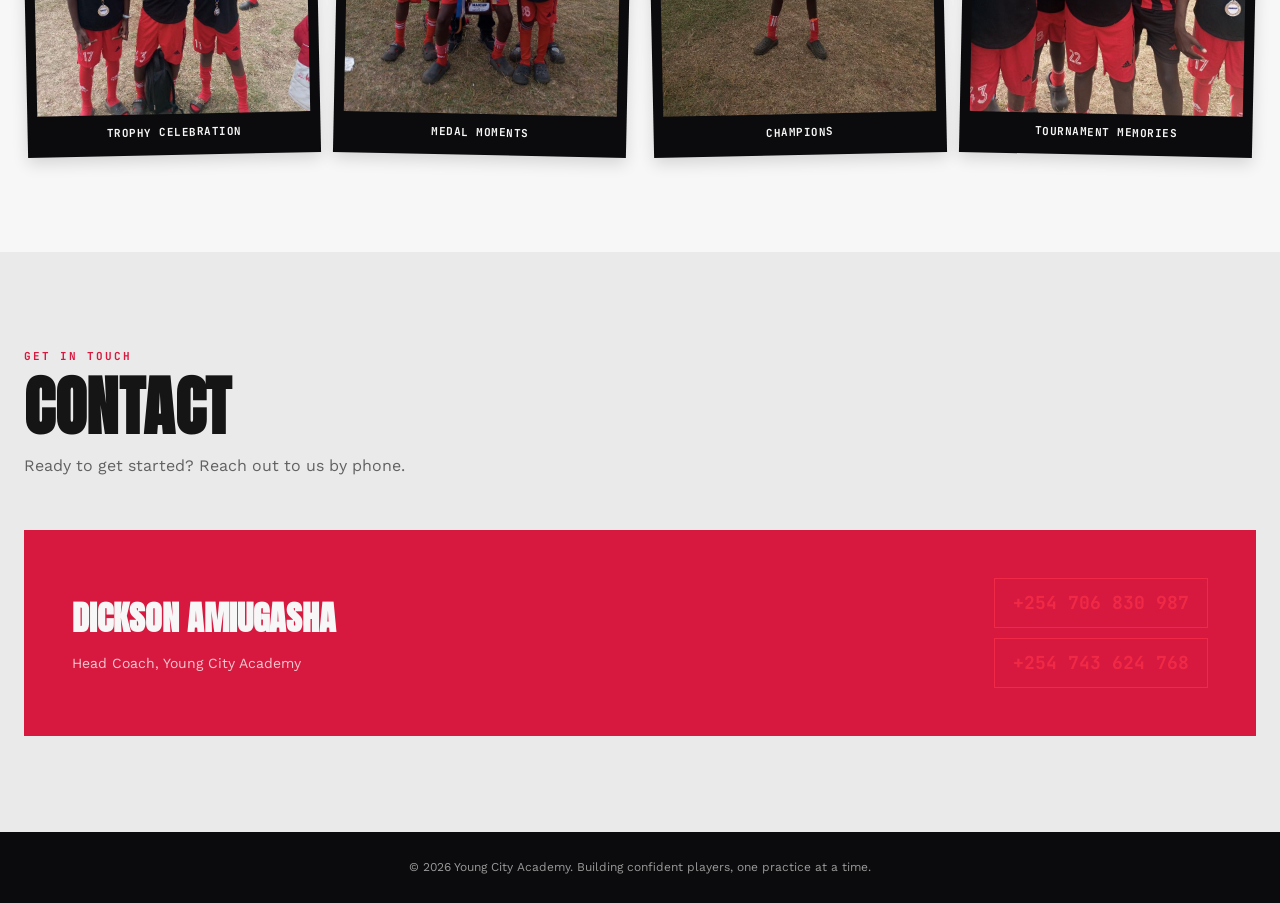
==== commit b2499d16: "Update Young City website and tournament pages" ====
--- a/index.html
+++ b/index.html
@@ -23,8 +23,8 @@
                 <li><a href="#about">About</a></li>
                 <li><a href="#category">Teams</a></li>
                 <li><a href="#training">Training</a></li>
-                <li><a href="#competitions">FKF</a></li>
-                <li><a href="results.html">Results</a></li>
+                <li><a href="#competitions">FKF League</a></li>
+                <li><a href="results.html">Tournaments</a></li>
                 <li><a href="#contact">Contact</a></li>
             </ul>
         </nav>
@@ -48,12 +48,12 @@
                 <span>LATEST &nbsp;<b>U11</b> 9–1 FC Kaizen</span>
                 <span><b>U13</b> 4–0 Kick to Victory</span>
                 <span><b>U9</b> 4–0 Rongai Soccer</span>
-                <span>FKF ZONE A &nbsp;<b>7 PTS</b> from 3 played</span>
+                <span>FKF U15 ZONE A &nbsp;<b>20 PTS</b> from 10 played</span>
                 <span>U13 NAICUP &nbsp;<b>CHAMPIONS</b></span>
                 <span>LATEST &nbsp;<b>U11</b> 9–1 FC Kaizen</span>
                 <span><b>U13</b> 4–0 Kick to Victory</span>
                 <span><b>U9</b> 4–0 Rongai Soccer</span>
-                <span>FKF ZONE A &nbsp;<b>7 PTS</b> from 3 played</span>
+                <span>FKF U15 ZONE A &nbsp;<b>20 PTS</b> from 10 played</span>
                 <span>U13 NAICUP &nbsp;<b>CHAMPIONS</b></span>
             </div>
         </div>
@@ -197,7 +197,7 @@
                 <div class="schedule-card">
                     <div class="schedule-day">Sunday</div>
                     <div class="schedule-time">Match Day</div>
-                    <p><b>FKF league fixture.</b> If the match is cancelled, training runs instead at the same time as Saturday (2–4 PM).</p>
+                    <p><b>FKF League fixture.</b> If the match is cancelled, training runs instead at the same time as Saturday (2–4 PM).</p>
                 </div>
                 <div class="schedule-card">
                     <div class="schedule-day">School Holidays</div>
@@ -215,58 +215,56 @@
             </div>
         </section>
 
-        <section class="block fkf" id="competitions">
+        <section class="block fkf" id="competitions" data-competition-id="fkf">
             <div class="wrap section-heading">
                 <span class="section-tag">2026 Season</span>
-                <h2>FKF Competition</h2>
-                <p>Young City Academy — U15 Match Centre</p>
+                <h2>FKF League</h2>
+                <p>Young City Academy in the Football Kenya Federation (FKF) League — U15 and U13 team updates</p>
             </div>
 
             <div class="fkf-hero">
                 <div class="fkf-hero-content">
-                    <span class="competition-label">🏆 FKF Youth League</span>
-                    <h3>Zone A</h3>
-                    <p>Follow Young City's results, league position, performances and goal scorers.</p>
-                </div>
-                <div class="fkf-badge"><span>FKF</span><small>U15</small></div>
-            </div>
-
-            <div class="fkf-stat-grid">
-                <div class="fkf-stat"><span>Matches</span><strong>6</strong><small>Played</small></div>
-                <div class="fkf-stat"><span>Wins</span><strong>4</strong><small>75% win rate</small></div>
-                <div class="fkf-stat"><span>Points</span><strong>14</strong><small>League points</small></div>
-                <div class="fkf-stat"><span>Goal Difference</span><strong>+10</strong><small>Scored 11 · Conceded 2</small></div>
-            </div>
-
-            <div class="fkf-content-grid">
-                <div class="fkf-card">
+                    <span class="competition-label">🏆 Football Kenya Federation (FKF) League</span>
+                    <h3>U15 &amp; U13 Teams</h3>
+                    <p>Follow both Young City squads in the Football Kenya Federation (FKF) League. Fixtures and standings will be updated here as they are confirmed.</p>
+                </div>
+                <div class="fkf-badge"><span>FKF</span><small>U15 · U13</small></div>
+            </div>
+
+            <div class="fkf-squad-grid">
+                <article class="fkf-squad-card">
                     <div class="fkf-card-header">
-                        <div><span class="mini-label">Standings</span><h3>FKF Youth League</h3></div>
-                        <span class="zone-label">Zone A</span>
-                    </div>
-                    <div class="league-table">
-                        <div class="league-row league-header"><span>Wins</span><span>Draws</span><span>Points</span></div>
-                        <div class="league-row first-place"><strong>4</strong><strong>2</strong><strong>14</strong></div>
-                    </div>
-                    <div class="table-date">Table shown dated 29/07/2026</div>
-                </div>
-
-                <div class="fkf-card">
+                        <div><span class="mini-label">Young City Academy</span><h3>Under 15</h3></div>
+                        <span class="zone-label" data-competition-stat="zone">Zone A</span>
+                    </div>
+                    <p class="fkf-squad-description">Football Kenya Federation (FKF) League season record.</p>
+                    <div class="fkf-squad-stats">
+                        <div><span>Played</span><strong data-competition-stat="played">10</strong></div>
+                        <div><span>Wins</span><strong data-competition-stat="wins">5</strong></div>
+                        <div><span>Draws</span><strong data-competition-stat="draws">5</strong></div>
+                        <div><span>Points</span><strong data-competition-stat="points">20</strong></div>
+                    </div>
+                    <div class="fkf-squad-footer">
+                        <span>Losses <strong data-competition-stat="losses">0</strong></span>
+                        <span>Goals <strong><span data-competition-stat="goalsFor">11</span> for · <span data-competition-stat="goalsAgainst">2</span> against</strong></span>
+                        <span>Goal difference <strong>+<span data-competition-stat="goalDifference">9</span></strong></span>
+                    </div>
+                    <p class="table-date">Table shown dated <span data-competition-stat="date">29/07/2026</span></p>
+                </article>
+
+                <article class="fkf-squad-card">
                     <div class="fkf-card-header">
-                        <div><span class="mini-label">Performance</span><h3>Young City Record</h3></div>
-                        <span class="form-badge">3Win</span>
-                    </div>
-                    <div class="record-box">
-                        <div class="record-item"><span>Played</span><strong>6</strong></div>
-                        <div class="record-item"><span>Wins</span><strong>4</strong></div>
-                        <div class="record-item"><span>Draws</span><strong>2</strong></div>
-                        <div class="record-item"><span>Losses</span><strong>0</strong></div>
-                        <div class="record-item"><span>Goals For</span><strong>11</strong></div>
-                        <div class="record-item"><span>Goals Against</span><strong>2</strong></div>
-                    </div>
-                    <div class="goal-difference"><span>Goal Difference</span><strong>+10</strong></div>
-                </div>
-            </div>
+                        <div><span class="mini-label">Young City Academy</span><h3>Under 13</h3></div>
+                        <span class="form-badge">Fixtures pending</span>
+                    </div>
+                    <p class="fkf-squad-description">Our U13 squad is preparing for the FKF League.</p>
+                    <div class="fkf-pending-panel">
+                        <strong>Fixtures and standings coming soon</strong>
+                        <span>Match details will be added when confirmed.</span>
+                    </div>
+                </article>
+            </div>
+            <a class="tournament-inline-link" href="cfk-tournament.html">Explore the separate CFK Tournament <span aria-hidden="true">→</span></a>
         </section>
 
         <section class="block gallery" id="gallery">
@@ -289,7 +287,7 @@
                     <figcaption>Champions</figcaption>
                 </figure>
                 <figure class="gallery-card">
-                    <img src="u13-naicup-4.jpg" alt="Young City Academy players celebrating at the U13 NAICUP tournament" loading="lazy">
+                    <img src="u13-naicup-4..jpg" alt="Young City Academy players celebrating at the U13 NAICUP tournament" loading="lazy">
                     <figcaption>Tournament Memories</figcaption>
                 </figure>
             </div>
@@ -318,6 +316,7 @@
         <p>© 2026 Young City Academy. Building confident players, one practice at a time.</p>
     </footer>
 
+    <script src="js/competition-data.js"></script>
     <script src="js/script.js"></script>
 </body>
 </html>
--- a/css/style.css
+++ b/css/style.css
@@ -1,24 +1,22 @@
 /* =========================================================
-   YOUNG CITY ACADEMY — 2026 Redesign
-   Concept: matchday scoreboard meets grassroots pitch.
-   Palette pulled from turf, chalk lines and a Nairobi sun,
-   not from a generic dark/acid-green sports-tech look.
+   YOUNG CITY ACADEMY — 2026 Matchday Redesign
+   Black-and-red jersey palette with bold matchday details.
    ========================================================= */
 
 @import url('https://fonts.googleapis.com/css2?family=Anton&family=Work+Sans:ital,wght@0,400;0,500;0,600;0,700;0,800;1,500&family=JetBrains+Mono:wght@500;700&display=swap');
 
 :root {
-    --pitch:        #1B5E3C;   /* deep grass green — primary */
-    --pitch-light:  #2C7A4F;
-    --pitch-dark:   #0E2318;   /* pitch at dusk — dark sections */
-    --chalk:        #F6F3E9;   /* chalk-lined pitch — page background */
-    --chalk-dim:    #ECE7D8;
-    --gold:         #F2A93B;   /* touchline sun / kit trim — accent */
-    --gold-dark:    #D9922A;
-    --ink:          #13241B;   /* near-black green — body text */
-    --grey:         #656b60;   /* muted secondary text */
-    --line:         #D9D2BC;   /* hairline rule, warm chalk-grey */
-    --brick:        #A8452E;   /* used only for losses, sparingly */
+    --pitch:        #D7193F;
+    --pitch-light:  #EF233C;
+    --pitch-dark:   #0B0B0D;
+    --chalk:        #F7F7F7;
+    --chalk-dim:    #EAEAEA;
+    --gold:         #F02A46;
+    --gold-dark:    #BD142E;
+    --ink:          #151515;
+    --grey:         #626262;
+    --line:         #D6D6D6;
+    --brick:        #8F1027;
 
     --container: 1240px;
     --pad: 96px;
@@ -61,7 +59,7 @@
     position: fixed;
     inset: 0 0 auto 0;
     z-index: 1000;
-    background: rgba(246, 243, 233, 0.92);
+    background: rgba(247, 247, 247, 0.94);
     backdrop-filter: blur(10px);
     border-bottom: 1px solid var(--line);
 }
@@ -136,8 +134,10 @@
     position: relative;
     overflow: hidden;
     background:
-        linear-gradient(180deg, rgba(14,35,24,0.55) 0%, rgba(14,35,24,0.88) 78%, var(--pitch-dark) 100%),
-        url("../hero.jpg") center/cover no-repeat;
+        linear-gradient(180deg, rgba(8,8,10,0.25) 0%, rgba(8,8,10,0.78) 68%, var(--pitch-dark) 100%),
+        repeating-linear-gradient(115deg, transparent 0 54px, rgba(215,25,63,0.16) 54px 58px, transparent 58px 112px),
+        radial-gradient(ellipse at 78% 24%, rgba(215,25,63,0.48), transparent 38%),
+        linear-gradient(115deg, #090909 0%, #171719 58%, #790d25 100%);
     background-color: var(--pitch-dark);
     color: var(--chalk);
 }
@@ -148,7 +148,7 @@
     display: inline-block;
     margin-bottom: 20px;
     padding: 6px 12px;
-    border: 1px solid rgba(246,243,233,0.35);
+    border: 1px solid rgba(247,247,247,0.35);
     color: var(--gold);
     font-family: var(--font-mono);
     font-size: 11px;
@@ -169,7 +169,7 @@
 .hero-content > p:not(.eyebrow) {
     max-width: 560px;
     margin-top: 26px;
-    color: rgba(246,243,233,0.82);
+    color: rgba(247,247,247,0.82);
     font-size: 18px;
 }
 
@@ -195,7 +195,7 @@
 .btn-outline {
     background: transparent;
     color: var(--chalk);
-    border: 1px solid rgba(246,243,233,0.6);
+    border: 1px solid rgba(247,247,247,0.6);
 }
 
 .btn-outline:hover { color: var(--pitch-dark); background: var(--chalk); }
@@ -203,7 +203,7 @@
 /* ---- Matchday ticker (signature strip under hero) ---- */
 
 .ticker {
-    border-top: 1px solid rgba(246,243,233,0.15);
+    border-top: 1px solid rgba(247,247,247,0.15);
     overflow: hidden;
     background: var(--pitch-dark);
 }
@@ -225,7 +225,7 @@
     letter-spacing: 0.5px;
     color: var(--chalk-dim);
     white-space: nowrap;
-    border-right: 1px solid rgba(246,243,233,0.15);
+    border-right: 1px solid rgba(247,247,247,0.15);
 }
 
 .ticker-track span b { color: var(--gold); }
@@ -480,7 +480,7 @@
     margin-bottom: 10px;
 }
 
-.location-info p { color: #C7D0C8; font-size: 14px; max-width: 480px; line-height: 1.7; }
+.location-info p { color: #D0D0D0; font-size: 14px; max-width: 480px; line-height: 1.7; }
 
 .location-btn {
     display: inline-flex;
@@ -500,11 +500,11 @@
 .location-btn:hover { transform: translateY(-3px); }
 
 /* =========================
-   FKF COMPETITION — dark scoreboard section
+   CFK COMPETITION — dark scoreboard section
    ========================= */
 
 .fkf { background: var(--pitch-dark); color: var(--chalk); }
-.fkf .section-heading p { color: #A9B6AC; }
+.fkf .section-heading p { color: #B8B8B8; }
 .fkf .section-tag { color: var(--gold); }
 
 .fkf-hero {
@@ -513,14 +513,14 @@
     min-height: 280px;
     padding: 40px;
     background:
-        linear-gradient(90deg, rgba(14,35,24,0.88), rgba(14,35,24,0.25)),
-        url("../fkf.jpg") center/cover no-repeat;
+        repeating-linear-gradient(115deg, transparent 0 54px, rgba(215,25,63,0.18) 54px 58px, transparent 58px 112px),
+        linear-gradient(115deg, #111113 0%, #1B1B1E 56%, #8F1027 100%);
     display: flex;
     justify-content: space-between;
     align-items: flex-end;
     flex-wrap: wrap;
     gap: 24px;
-    border: 1px solid rgba(246,243,233,0.12);
+    border: 1px solid rgba(247,247,247,0.16);
 }
 
 .competition-label {
@@ -539,7 +539,7 @@
     text-transform: uppercase;
 }
 
-.fkf-hero p { max-width: 520px; margin-top: 14px; color: #C7D0C8; font-size: 15px; }
+.fkf-hero p { max-width: 520px; margin-top: 14px; color: #D0D0D0; font-size: 15px; }
 
 .fkf-badge {
     width: 92px; height: 92px;
@@ -558,20 +558,20 @@
     margin-inline: auto;
     display: grid;
     grid-template-columns: repeat(4, 1fr);
-    border-left: 1px solid rgba(246,243,233,0.14);
-    border-top: 1px solid rgba(246,243,233,0.14);
+    border-left: 1px solid rgba(247,247,247,0.14);
+    border-top: 1px solid rgba(247,247,247,0.14);
     margin-top: 1px;
 }
 
 .fkf-stat {
     padding: 28px;
-    border-right: 1px solid rgba(246,243,233,0.14);
-    border-bottom: 1px solid rgba(246,243,233,0.14);
+    border-right: 1px solid rgba(247,247,247,0.14);
+    border-bottom: 1px solid rgba(247,247,247,0.14);
 }
 
 .fkf-stat span, .fkf-stat small {
     display: block;
-    color: #94A092;
+    color: #A8A8A8;
     font-size: 11px;
     text-transform: uppercase;
     letter-spacing: 1px;
@@ -592,11 +592,11 @@
     display: grid;
     grid-template-columns: 1fr 1fr;
     gap: 1px;
-    background: rgba(246,243,233,0.14);
+    background: rgba(247,247,247,0.14);
     margin-top: 1px;
 }
 
-.fkf-card { background: #122A1C; padding: 32px; }
+.fkf-card { background: #171719; padding: 32px; }
 
 .fkf-card-header { display: flex; align-items: flex-start; justify-content: space-between; gap: 18px; }
 
@@ -606,27 +606,27 @@
 
 .zone-label, .form-badge {
     padding: 6px 10px;
-    border: 1px solid rgba(246,243,233,0.35);
+    border: 1px solid rgba(247,247,247,0.35);
     font-size: 10px;
     font-weight: 800;
     letter-spacing: 0.5px;
 }
 
 .league-table { margin-top: 32px; }
-.league-row { display: grid; grid-template-columns: repeat(3, 1fr); padding: 14px; border-bottom: 1px solid rgba(246,243,233,0.12); }
-.league-header { color: #8C988A; font-size: 10px; text-transform: uppercase; letter-spacing: 1px; }
+.league-row { display: grid; grid-template-columns: repeat(3, 1fr); padding: 14px; border-bottom: 1px solid rgba(247,247,247,0.12); }
+.league-header { color: #A0A0A0; font-size: 10px; text-transform: uppercase; letter-spacing: 1px; }
 .first-place { font-family: var(--font-mono); font-size: 26px; }
-.table-date { margin-top: 16px; color: #7C887A; font-size: 11px; }
+.table-date { margin-top: 16px; color: #999; font-size: 11px; }
 
 .record-box {
     margin-top: 28px;
     display: grid;
     grid-template-columns: repeat(3, 1fr);
-    border-top: 1px solid rgba(246,243,233,0.12);
-    border-left: 1px solid rgba(246,243,233,0.12);
-}
-.record-item { padding: 18px; border-right: 1px solid rgba(246,243,233,0.12); border-bottom: 1px solid rgba(246,243,233,0.12); }
-.record-item span { display: block; color: #8C988A; font-size: 10px; text-transform: uppercase; letter-spacing: 0.5px; }
+    border-top: 1px solid rgba(247,247,247,0.12);
+    border-left: 1px solid rgba(247,247,247,0.12);
+}
+.record-item { padding: 18px; border-right: 1px solid rgba(247,247,247,0.12); border-bottom: 1px solid rgba(247,247,247,0.12); }
+.record-item span { display: block; color: #A0A0A0; font-size: 10px; text-transform: uppercase; letter-spacing: 0.5px; }
 .record-item strong { display: block; margin-top: 5px; font-family: var(--font-mono); font-size: 25px; }
 
 .goal-difference {
@@ -641,6 +641,100 @@
     font-family: var(--font-mono);
 }
 
+.fkf-squad-grid {
+    width: min(calc(100% - 48px), var(--container));
+    margin: 1px auto 0;
+    display: grid;
+    grid-template-columns: repeat(2, minmax(0, 1fr));
+    gap: 1px;
+    background: rgba(247,247,247,0.14);
+}
+
+.fkf-squad-card {
+    min-width: 0;
+    padding: 32px;
+    background: #171719;
+}
+
+.fkf-squad-card h3 {
+    margin-top: 6px;
+    font-family: var(--font-display);
+    font-size: 30px;
+    line-height: 1;
+    text-transform: uppercase;
+}
+
+.fkf-squad-description {
+    margin-top: 18px;
+    color: #B8B8B8;
+    font-size: 14px;
+}
+
+.fkf-squad-stats {
+    margin-top: 24px;
+    display: grid;
+    grid-template-columns: repeat(4, minmax(0, 1fr));
+    border-top: 1px solid rgba(247,247,247,0.12);
+    border-left: 1px solid rgba(247,247,247,0.12);
+}
+
+.fkf-squad-stats div {
+    padding: 16px 10px;
+    border-right: 1px solid rgba(247,247,247,0.12);
+    border-bottom: 1px solid rgba(247,247,247,0.12);
+}
+
+.fkf-squad-stats span,
+.fkf-squad-footer span {
+    display: block;
+    color: #A8A8A8;
+    font-size: 10px;
+    letter-spacing: 0.5px;
+    text-transform: uppercase;
+}
+
+.fkf-squad-stats strong {
+    display: block;
+    margin-top: 6px;
+    font-family: var(--font-mono);
+    font-size: 24px;
+}
+
+.fkf-squad-footer {
+    margin-top: 18px;
+    display: flex;
+    justify-content: space-between;
+    flex-wrap: wrap;
+    gap: 16px;
+}
+
+.fkf-squad-footer strong {
+    display: block;
+    margin-top: 4px;
+    color: var(--chalk);
+    font-size: 12px;
+}
+
+.fkf-pending-panel {
+    margin-top: 24px;
+    padding: 22px;
+    border: 1px dashed rgba(247,247,247,0.28);
+    display: flex;
+    flex-direction: column;
+    gap: 6px;
+}
+
+.fkf-pending-panel strong {
+    color: var(--gold);
+    font-family: var(--font-mono);
+    font-size: 13px;
+}
+
+.fkf-pending-panel span {
+    color: #B8B8B8;
+    font-size: 13px;
+}
+
 /* =========================
    GALLERY — noticeboard photos
    ========================= */
@@ -659,7 +753,7 @@
     position: relative;
     background: var(--pitch-dark);
     padding: 10px 10px 14px;
-    box-shadow: 0 6px 16px rgba(19,36,27,0.14);
+    box-shadow: 0 6px 16px rgba(0,0,0,0.14);
     transition: transform 0.25s ease;
 }
 .gallery-card:nth-child(odd) { transform: rotate(-1.2deg); }
@@ -699,7 +793,7 @@
 }
 
 .contact-card h3 { font-family: var(--font-display); font-size: clamp(24px, 3vw, 34px); text-transform: uppercase; }
-.contact-card p { color: #CFE0D3; margin-top: 8px; font-size: 14px; }
+.contact-card p { color: #F0C8CF; margin-top: 8px; font-size: 14px; }
 
 .contact-phones { display: flex; flex-direction: column; gap: 10px; }
 .contact-phones a {
@@ -719,7 +813,7 @@
 footer {
     padding: 26px 24px;
     background: var(--pitch-dark);
-    color: #7C887A;
+    color: #999;
     text-align: center;
     font-size: 12px;
 }
@@ -734,13 +828,142 @@
     display: flex;
     align-items: flex-end;
     background:
-        linear-gradient(180deg, rgba(14,35,24,0.55) 0%, rgba(14,35,24,0.92) 85%),
-        url("../hero.jpg") center/cover no-repeat;
+        linear-gradient(180deg, rgba(8,8,10,0.22) 0%, rgba(8,8,10,0.92) 85%),
+        repeating-linear-gradient(115deg, transparent 0 54px, rgba(215,25,63,0.16) 54px 58px, transparent 58px 112px),
+        radial-gradient(ellipse at 78% 24%, rgba(215,25,63,0.42), transparent 38%),
+        linear-gradient(115deg, #090909 0%, #171719 58%, #790d25 100%);
     background-color: var(--pitch-dark);
     color: var(--chalk);
 }
 .results-hero .hero-content { padding-bottom: 24px; }
 .results-hero h1 { font-family: var(--font-display); font-size: clamp(44px, 8vw, 96px); line-height: 0.9; text-transform: uppercase; }
+
+.tournament-back-link { margin-top: 26px; }
+
+.tournaments-section {
+    padding: var(--pad) 24px;
+    background: var(--chalk);
+}
+
+.tournaments-intro,
+.tournament-grid {
+    width: min(100%, var(--container));
+    margin-inline: auto;
+}
+
+.tournaments-intro { margin-bottom: 36px; }
+.tournaments-intro h2,
+.fkf-page-intro h2 {
+    font-family: var(--font-display);
+    font-size: clamp(36px, 5vw, 58px);
+    line-height: 0.95;
+    text-transform: uppercase;
+}
+
+.tournaments-intro p,
+.fkf-page-intro p {
+    max-width: 620px;
+    margin-top: 14px;
+    color: var(--grey);
+}
+
+.tournament-grid {
+    display: grid;
+    grid-template-columns: repeat(2, minmax(0, 1fr));
+    gap: 20px;
+}
+
+.tournament-card {
+    min-height: 330px;
+    padding: 34px;
+    display: flex;
+    flex-direction: column;
+    align-items: flex-start;
+    color: var(--chalk);
+    background:
+        repeating-linear-gradient(115deg, transparent 0 52px, rgba(215,25,63,0.12) 52px 56px, transparent 56px 108px),
+        linear-gradient(145deg, #101012, #85112a);
+    border-bottom: 5px solid var(--pitch);
+    transition: transform 0.2s ease, box-shadow 0.2s ease;
+}
+
+.tournament-card:hover {
+    transform: translateY(-4px);
+    box-shadow: 0 12px 28px rgba(0,0,0,0.22);
+}
+
+.fkf-tournament-card { background: linear-gradient(145deg, #101012, #A5112A); }
+
+.tournament-card-label,
+.tournament-card-age {
+    color: var(--gold);
+    font-family: var(--font-mono);
+    font-size: 10px;
+    font-weight: 700;
+    letter-spacing: 1.5px;
+    text-transform: uppercase;
+}
+
+.tournament-card-age { margin-top: 22px; color: #D0D0D0; }
+
+.tournament-card h3 {
+    margin-top: 8px;
+    font-family: var(--font-display);
+    font-size: clamp(38px, 5vw, 58px);
+    line-height: 1;
+    text-transform: uppercase;
+}
+
+.tournament-card p {
+    max-width: 420px;
+    margin-top: 14px;
+    color: #D0D0D0;
+    font-size: 14px;
+}
+
+.tournament-card-link {
+    margin-top: auto;
+    padding-top: 26px;
+    color: var(--gold);
+    font-size: 12px;
+    font-weight: 800;
+    letter-spacing: 0.8px;
+    text-transform: uppercase;
+}
+
+.fkf-page-hero { background-color: var(--pitch-dark); }
+
+.fkf-page-section {
+    padding: var(--pad) 24px;
+    background: var(--pitch-dark);
+    color: var(--chalk);
+}
+
+.fkf-page-intro,
+.fkf-page-squad-grid {
+    width: min(100%, var(--container));
+    margin-inline: auto;
+}
+
+.fkf-page-intro { margin-bottom: 36px; }
+.fkf-page-intro .section-tag { color: var(--gold); }
+.fkf-page-intro p { color: #B8B8B8; }
+.fkf-page-squad-grid { margin-top: 0; }
+.tournament-inline-link {
+    width: fit-content;
+    margin: 28px auto 0;
+    padding: 14px 20px;
+    display: flex;
+    justify-content: center;
+    gap: 10px;
+    background: var(--gold);
+    color: var(--pitch-dark);
+    font-size: 11px;
+    font-weight: 800;
+    letter-spacing: 0.8px;
+    text-transform: uppercase;
+}
+.tournament-inline-link:hover { background: var(--chalk); }
 
 .results-section { background: var(--chalk); padding: var(--pad) 0; }
 .results-container { width: min(calc(100% - 48px), var(--container)); margin-inline: auto; display: flex; flex-direction: column; gap: 56px; }
@@ -850,6 +1073,8 @@
 
     .fkf-stat-grid { grid-template-columns: 1fr 1fr; }
     .fkf-content-grid { grid-template-columns: 1fr; }
+    .fkf-squad-grid { grid-template-columns: 1fr; }
+    .tournament-grid { grid-template-columns: 1fr; }
 
     .gallery-grid { grid-template-columns: 1fr 1fr; }
 
@@ -874,6 +1099,10 @@
     .team-accordion-button { padding: 18px; gap: 16px; }
     .jersey-number { width: 54px; height: 54px; font-size: 22px; }
     .team-accordion-content { padding-left: 18px; padding-right: 18px; }
+
+    .fkf-squad-card { padding: 24px 18px; }
+    .fkf-squad-stats div { padding: 14px 8px; }
+    .fkf-squad-stats strong { font-size: 20px; }
 
     .gallery-grid { grid-template-columns: 1fr; }
 
